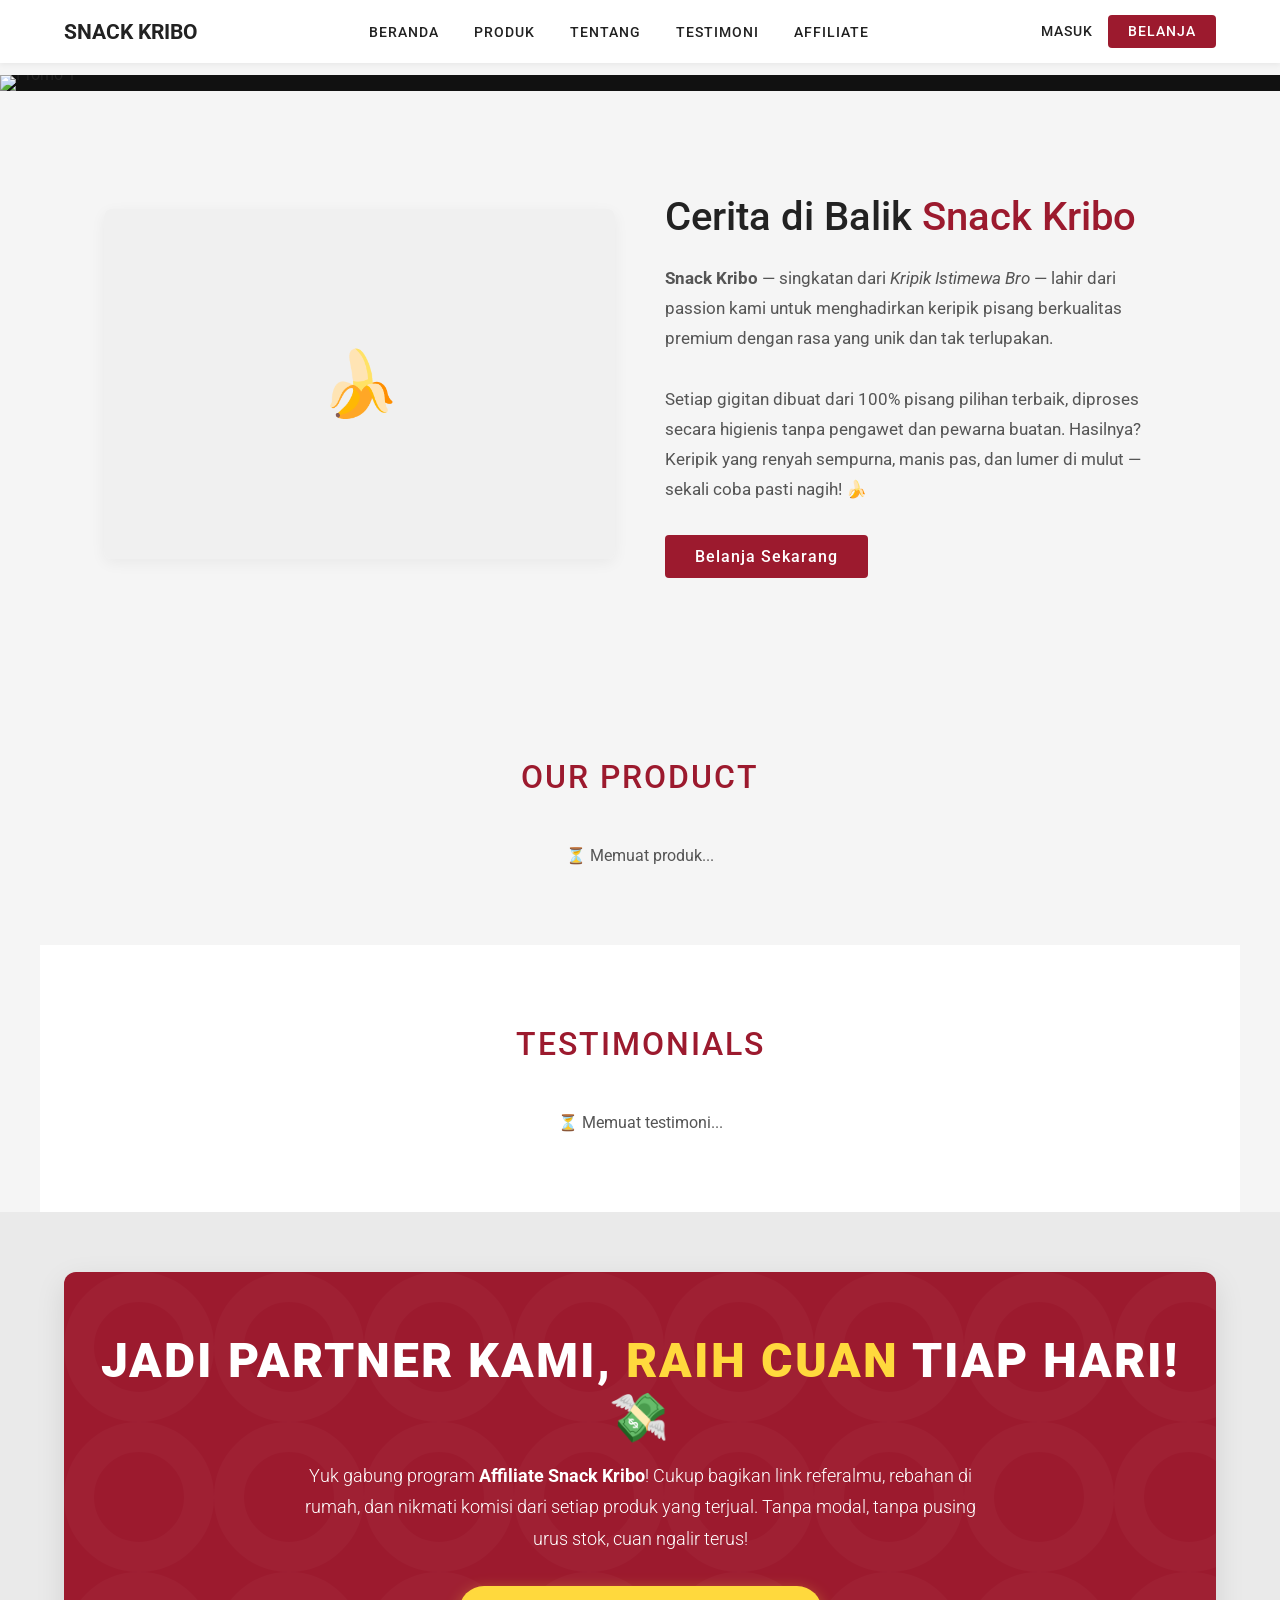
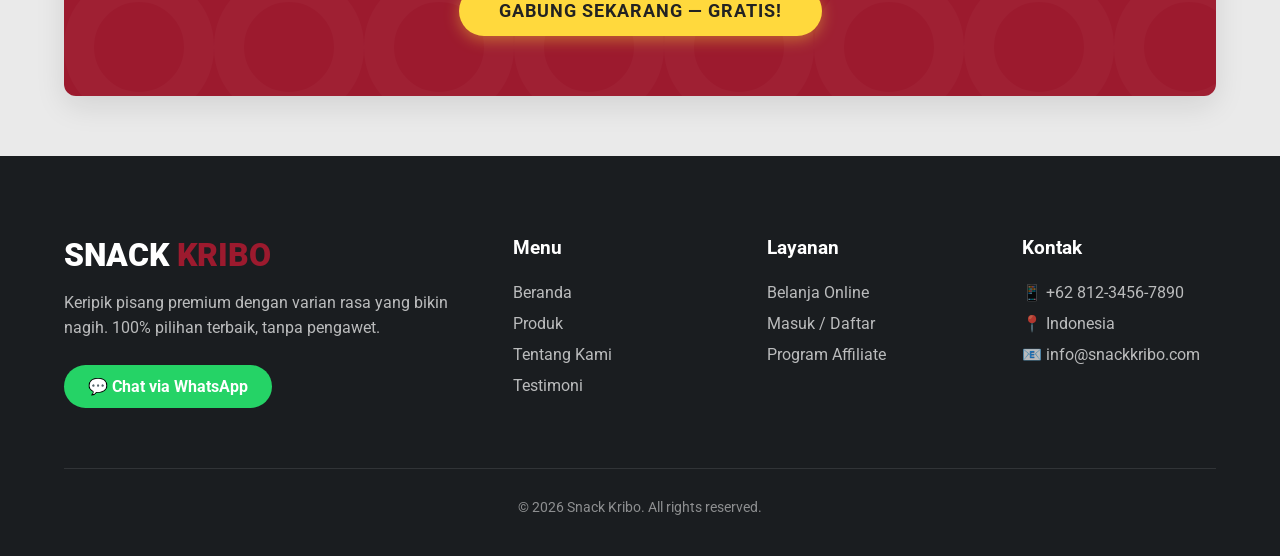
==== index.html @ 3344e4e1 "Update index.html" ====
<!DOCTYPE html>
<html lang="id">
<head>
  <meta charset="UTF-8"/>
  <meta name="viewport" content="width=device-width, initial-scale=1.0"/>
  <meta name="theme-color" content="#E91E8C"/>
  <meta name="description" content="Snack Kribo - Kripik Istimewa Bro! Keripik pisang premium rasa Cokelat, Matcha, Vanila & Strawberry. 100% pisang pilihan, tanpa pengawet!"/>
  <meta name="apple-mobile-web-app-capable" content="yes"/>
  <meta name="apple-mobile-web-app-title" content="Snack Kribo"/>
  <link rel="manifest" href="/manifest.json"/>
  <link rel="icon" href="/images/logo-kribo.png" type="image/png"/>
  <link rel="apple-touch-icon" href="/images/logo-kribo.png"/>
  <title>Snack Kribo - Kripik Istimewa Bro!</title>
  <link rel="stylesheet" href="https://cdn.jsdelivr.net/npm/swiper@11/swiper-bundle.min.css"/>
  <link rel="stylesheet" href="/css/landing.css"/>
</head>
<body>

<!-- NAVBAR -->
<nav class="navbar" id="navbar">
  <div class="nav-brand">
    <img src="/images/logo-kribo.png" id="navLogo" alt="Kribo" onerror="this.style.display='none'"/>
    <div id="navStoreName">SNACK <span>KRIBO</span></div>
  </div>
  <ul class="nav-links">
    <li><a href="#beranda">Beranda</a></li>
    <li><a href="#produk">Produk</a></li>
    <li><a href="#tentang">Tentang</a></li>
    <li><a href="#testimoni">Testimoni</a></li>
    <li><a href="#affiliate">Affiliate</a></li>
  </ul>
  <div class="nav-actions">
    <a href="/login.html">Masuk</a>
    <a href="/shop.html" style="background:var(--brand);color:#fff;padding:8px 20px;border-radius:4px;">Belanja</a>
  </div>
  <button class="mobile-toggle" onclick="toggleMobile()">☰</button>
</nav>

<!-- MOBILE MENU -->
<div class="mobile-menu" id="mobileMenu">
  <button onclick="toggleMobile()" style="align-self:flex-end;background:none;border:none;font-size:1.5rem;cursor:pointer;margin-bottom:20px">&times;</button>
  <a href="#beranda" onclick="toggleMobile()">Beranda</a>
  <a href="#tentang" onclick="toggleMobile()">Tentang Kami</a>
  <a href="#produk" onclick="toggleMobile()">Menu</a>
  <a href="#testimoni" onclick="toggleMobile()">Testimoni</a>
  <a href="/login.html" onclick="toggleMobile()">Masuk</a>
  <a href="/shop.html" onclick="toggleMobile()">Belanja</a>
</div>

<!-- HERO SLIDER -->
<section class="hero-slider" id="beranda">
  <div class="swiper heroSwiper">
    <div class="swiper-wrapper" id="heroSliderWrap">
      <div class="swiper-slide">
        <img src="/images/logo-kribo.png" alt="Promo 1"/>
      </div>
      <div class="swiper-slide">
        <img src="/images/logo-kribo.png" alt="Promo 2"/>
      </div>
      <div class="swiper-slide">
        <img src="/images/logo-kribo.png" alt="Promo 3"/>
      </div>
    </div>
    <div class="swiper-pagination"></div>
  </div>
</section>

<!-- ABOUT / DISCOVER -->
<section class="section about-section" id="tentang">
  <div class="about-image">
    <div id="aboutImageWrap" style="width:100%;min-height:350px;background:#f0f0f0;border-radius:8px;overflow:hidden;display:flex;align-items:center;justify-content:center;">
      <img id="aboutImage" src="" alt="Tentang Kami" style="width:100%;height:100%;object-fit:cover;display:none;border-radius:8px;"/>
      <span id="aboutImagePlaceholder" style="font-size:4rem">🍌</span>
    </div>
  </div>
  <div class="about-text">
    <div id="aboutTitleDesc">
      <h2>Cerita di Balik <span style="color:var(--brand)">Snack Kribo</span></h2>
      <p><strong>Snack Kribo</strong> — singkatan dari <em>Kripik Istimewa Bro</em> — lahir dari passion kami untuk menghadirkan keripik pisang berkualitas premium dengan rasa yang unik dan tak terlupakan.</p>
      <p style="margin-top:12px">Setiap gigitan dibuat dari 100% pisang pilihan terbaik, diproses secara higienis tanpa pengawet dan pewarna buatan. Hasilnya? Keripik yang renyah sempurna, manis pas, dan lumer di mulut — sekali coba pasti nagih! 🍌</p>
    </div>
    <a href="/shop.html" class="btn-outline-brand">Belanja Sekarang</a>
  </div>
</section>

<!-- PRODUCTS / MENU -->
<section class="section products-section" id="produk">
  <h2 class="section-title">OUR PRODUCT</h2>
  <div class="products-grid" id="landingProductsGrid">
    <div style="text-align:center;grid-column:1/-1;color:var(--text-dim)">⏳ Memuat produk...</div>
  </div>
</section>

<!-- TESTIMONIALS -->
<section class="section" id="testimoni" style="background:#FFF;">
  <h2 class="section-title">TESTIMONIALS</h2>
  <div class="testi-grid" id="landingTestiGrid">
    <div style="text-align:center;grid-column:1/-1;color:var(--text-dim)">⏳ Memuat testimoni...</div>
  </div>
</section>

<!-- AFFILIATE CTA -->
<section class="affiliate-section" id="affiliate">
  <div class="affiliate-banner">
    <div class="affiliate-banner-content">
      <h2>JADI PARTNER KAMI, <span style="color:#FFD93D;">RAIH CUAN</span> TIAP HARI! 💸</h2>
      <p style="font-size: 1.1rem; max-width: 700px; margin: 0 auto 30px; line-height: 1.8;">
        Yuk gabung program <strong>Affiliate Snack Kribo</strong>! Cukup bagikan link referalmu, rebahan di rumah, dan nikmati komisi dari setiap produk yang terjual. Tanpa modal, tanpa pusing urus stok, cuan ngalir terus!
      </p>
      <a href="/login.html?mode=affiliate" class="btn-affiliate-large">Gabung Sekarang — Gratis!</a>
    </div>
  </div>
</section>

<!-- FOOTER -->
<footer class="footer">
  <div class="footer-grid">
    <div class="footer-brand">
      <h3 id="footerStoreName">SNACK <span>KRIBO</span></h3>
      <p id="footerDesc">Keripik pisang premium dengan varian rasa yang bikin nagih. 100% pilihan terbaik, tanpa pengawet.</p>
      <a href="https://wa.me/6281234567890" target="_blank" class="footer-wa" id="footerWA">💬 Chat via WhatsApp</a>
    </div>
    <div class="footer-col">
      <h4>Menu</h4>
      <a href="#beranda">Beranda</a>
      <a href="#produk">Produk</a>
      <a href="#tentang">Tentang Kami</a>
      <a href="#testimoni">Testimoni</a>
    </div>
    <div class="footer-col">
      <h4>Layanan</h4>
      <a href="/shop.html">Belanja Online</a>
      <a href="/login.html">Masuk / Daftar</a>
      <a href="/affiliate.html">Program Affiliate</a>
    </div>
    <div class="footer-col">
      <h4>Kontak</h4>
      <a href="https://wa.me/6281234567890">📱 +62 812-3456-7890</a>
      <a href="#">📍 Indonesia</a>
      <a href="#">📧 info@snackkribo.com</a>
    </div>
  </div>
  <div class="footer-bottom" id="footerCopy">
    © 2026 Snack Kribo. All rights reserved.
  </div>
</footer>

<script src="https://cdn.jsdelivr.net/npm/swiper@11/swiper-bundle.min.js"></script>
<script type="module">
import '/js/data.js';

// Init Swiper
let heroSwiper;

// Scroll & UI Logic
window.addEventListener('scroll', () => {
  document.getElementById('navbar').classList.toggle('scrolled', window.scrollY > 60);
});
window.toggleMobile = function() { document.getElementById('mobileMenu').classList.toggle('open'); };
document.querySelectorAll('a[href^="#"]').forEach(a => {
  a.addEventListener('click', e => {
    e.preventDefault();
    const t = document.querySelector(a.getAttribute('href'));
    if (t) { t.scrollIntoView({ behavior: 'smooth', block: 'start' }); toggleMobile(); }
  });
});

// Render Dynamic Content
async function renderLanding() {
  try {
    await DB.init();
    const s = await DB.getSettings();
    const l = await DB.getLanding();
    const products = await DB.getProducts();

    // Settings
    if(s.logoUrl) document.getElementById('navLogo').src = CLOUDINARY.thumb(s.logoUrl, 100);
    else document.getElementById('navLogo').outerHTML = `<span style="font-size:1.8rem;margin-right:8px">${s.logoEmoji||'🍌'}</span>`;
    
    document.getElementById('navStoreName').innerHTML = s.storeName.toUpperCase();
    document.getElementById('footerStoreName').innerHTML = s.storeName.toUpperCase();
    document.getElementById('footerWA').href = `https://wa.me/${s.whatsapp}`;
    document.getElementById('footerCopy').innerHTML = `© ${new Date().getFullYear()} ${s.storeName}. All rights reserved.`;

    document.documentElement.style.setProperty('--brand', s.primaryColor || '#9C1A2E');

    // Hero Slider
    const heroWrap = document.getElementById('heroSliderWrap');
    const heroImgs = (l.hero?.heroImages || []).filter(u => u && u.trim() !== '');
    // backward compat: jika heroImages kosong tapi ada imageUrl lama, pakai itu
    if (heroImgs.length === 0 && l.hero?.imageUrl) heroImgs.push(l.hero.imageUrl);

    if (heroImgs.length > 0) {
      heroWrap.innerHTML = heroImgs.map((url, i) =>
        `<div class="swiper-slide"><img src="${CLOUDINARY.banner(url)}" alt="Banner ${i+1}" loading="${i===0?'eager':'lazy'}"/></div>`
      ).join('');
    }
    // else: keep placeholder slides from HTML

    // Initialize Swiper after injecting slides
    if (heroSwiper) { try { heroSwiper.destroy(true, true); } catch(e){} }
    heroSwiper = new Swiper('.heroSwiper', {
      loop: heroImgs.length > 1,
      autoplay: heroImgs.length > 1 ? { delay: 3500, disableOnInteraction: false } : false,
      pagination: { el: '.swiper-pagination', clickable: true },
      speed: 800,
      effect: 'fade',
      fadeEffect: { crossFade: true }
    });

    // Products
    const actProducts = products.filter(p => p.active).slice(0, 4);
    const prodGrid = document.getElementById('landingProductsGrid');
    if(actProducts.length) {
      prodGrid.innerHTML = actProducts.map((p, i) => {
        const imgHtml = p.imageUrl 
          ? `<img src="${CLOUDINARY.thumb(p.imageUrl, 400)}" alt="${p.name}"/>`
          : `<div style="font-size:5rem">${p.emoji}</div>`;
        return `
        <div class="product-card">
          <div class="product-img-wrap">
            ${imgHtml}
          </div>
          <h3 class="product-name">${p.name}</h3>
          <div class="product-price">${DB.formatRupiah(p.price)}</div>
          <a href="/shop.html" class="btn-buy-card">Order</a>
        </div>`;
      }).join('');
    } else {
      prodGrid.innerHTML = `<div style="text-align:center;grid-column:1/-1;color:var(--text-dim)">Belum ada produk</div>`;
    }

    // About
    const abImg = document.getElementById('aboutImage');
    const abPlaceholder = document.getElementById('aboutImagePlaceholder');
    if (l.about?.imageUrl) {
      abImg.src = CLOUDINARY.thumb(l.about.imageUrl, 800);
      abImg.style.display = 'block';
      if (abPlaceholder) abPlaceholder.style.display = 'none';
    }
    const aboutTitle = l.about?.titleHtml || 'Cerita di Balik <span style="color:var(--brand)">Snack Kribo</span>';
    const aboutDesc = l.about?.descHtml || '<p><strong>Snack Kribo</strong> — singkatan dari <em>Kripik Istimewa Bro</em> — lahir dari passion kami untuk menghadirkan keripik pisang berkualitas premium dengan rasa yang unik dan tak terlupakan.</p><p style="margin-top:12px">Dibuat dari 100% pisang pilihan terbaik, diproses secara higienis tanpa pengawet dan pewarna buatan. Renyah sempurna, manis pas, lumer di mulut — sekali coba pasti nagih! 🍌</p>';
    document.getElementById('aboutTitleDesc').innerHTML = `<h2>${aboutTitle}</h2>${aboutDesc}`;

    // Testimonials
    const testiGrid = document.getElementById('landingTestiGrid');
    testiGrid.innerHTML = l.testimonials.map((t, i) => `
      <div style="background:#F5F5F5;padding:20px;border-radius:8px;text-align:center;">
        <div style="color:#FFD93D;font-size:1.2rem;margin-bottom:10px">${'★'.repeat(t.rating)}</div>
        <p style="font-style:italic;color:var(--text-dim);margin-bottom:15px">"${t.text}"</p>
        <p style="font-weight:700;">${t.name}</p>
        <p style="font-size:0.8rem;color:var(--text-dim)">${t.loc}</p>
      </div>`).join('');

    document.getElementById('footerCopy').innerHTML = `© ${new Date().getFullYear()} ${s.storeName}. All rights reserved.`;

  } catch(e) { console.error('Error rendering landing:', e); }
}

document.addEventListener('DOMContentLoaded', renderLanding);
</script>
</body>
</html>
---- css/landing.css ----
@import url('https://fonts.googleapis.com/css2?family=Roboto:wght@300;400;500;700;900&display=swap');

:root {
  --bg: #F5F5F5;
  --bg-card: #FFFFFF;
  --text: #222222;
  --text-dim: #555555;
  --border: #E0E0E0;
  --brand: var(--pink, #9C1A2E);
  --brand-light: rgba(156, 26, 46, 0.1);
  --shadow: 0 4px 15px rgba(0,0,0,0.05);
}

* { margin: 0; padding: 0; box-sizing: border-box; }
html { scroll-behavior: smooth; font-family: 'Roboto', sans-serif; background: var(--bg); color: var(--text); }
body { overflow-x: hidden; }
a { text-decoration: none; color: inherit; }

/* NAVBAR */
.navbar {
  position: fixed; top: 0; left: 0; width: 100%; z-index: 100;
  display: flex; align-items: center; justify-content: space-between;
  padding: 15px 5%; background: #FFFFFF;
  box-shadow: 0 2px 5px rgba(0,0,0,0.05);
}
.nav-brand { display: flex; align-items: center; gap: 12px; font-weight: 700; font-size: 1.3rem; color: var(--text); }
.nav-brand img { height: 45px; width: auto; object-fit: contain; }

.nav-links { display: flex; gap: 35px; list-style: none; align-items: center; }
.nav-links a { font-weight: 500; font-size: 0.9rem; color: var(--text); text-transform: uppercase; letter-spacing: 1px; transition: 0.2s; }
.nav-links a:hover { color: var(--brand); }

.nav-actions { display: flex; gap: 15px; align-items: center; }
.nav-actions a { font-weight: 500; font-size: 0.9rem; color: var(--text); text-transform: uppercase; letter-spacing: 1px; transition: 0.2s; }
.nav-actions a:hover { color: var(--brand); }

.mobile-toggle { display: none; font-size: 1.5rem; background: none; border: none; color: var(--text); cursor: pointer; }
.mobile-menu {
  position: fixed; top: 0; right: -100%; width: 280px; height: 100vh;
  background: #FFFFFF; box-shadow: -5px 0 15px rgba(0,0,0,0.05); z-index: 99;
  display: flex; flex-direction: column; padding: 80px 20px 20px;
  transition: right 0.3s ease;
}
.mobile-menu.open { right: 0; }
.mobile-menu a {
  padding: 15px; border-bottom: 1px solid var(--border);
  font-weight: 500; color: var(--text); text-transform: uppercase;
}

/* HERO SLIDER */
.hero-slider {
  margin-top: 75px; /* offset for navbar */
  width: 100%;
  position: relative; overflow: hidden;
  background: #111;
  line-height: 0;
}
.swiper { width: 100%; }
.swiper-slide { display: block; }
.swiper-slide img {
  width: 100%;
  height: auto;
  display: block;
  object-fit: contain;
}

/* SECTIONS */
.section { padding: 80px 5%; max-width: 1200px; margin: 0 auto; }
.section-title { text-align: center; font-size: 2rem; font-weight: 500; color: var(--brand); text-transform: uppercase; letter-spacing: 2px; margin-bottom: 50px; }

/* ABOUT / DISCOVER */
.about-section { display: grid; grid-template-columns: 1fr 1fr; gap: 50px; align-items: center; padding-top: 100px; padding-bottom: 100px; }
.about-image { width: 100%; border-radius: 8px; box-shadow: var(--shadow); }
.about-image img { width: 100%; height: auto; object-fit: cover; display: block; border-radius: 8px; }
.about-text h2 { font-size: 2.5rem; font-weight: 500; color: var(--text); margin-bottom: 20px; line-height: 1.3; }
.about-text p { font-size: 1.05rem; color: var(--text-dim); line-height: 1.8; margin-bottom: 30px; }
.btn-outline-brand { display: inline-block; padding: 12px 30px; background: var(--brand); color: #fff; font-weight: 500; letter-spacing: 1px; border-radius: 4px; transition: 0.2s; }
.btn-outline-brand:hover { opacity: 0.9; }

/* PRODUCTS */
.products-section { background: var(--bg); }
.products-grid { display: grid; grid-template-columns: repeat(4, 1fr); gap: 30px; }
.product-card {
  background: var(--brand); border-radius: 12px; overflow: hidden;
  text-align: center; color: #fff; padding: 30px 20px;
  transition: transform 0.3s;
}
.product-card:hover { transform: translateY(-10px); }
.product-img-wrap { width: 100%; height: 180px; margin-bottom: 20px; display: flex; align-items: center; justify-content: center; }
.product-img-wrap img { max-width: 100%; max-height: 100%; object-fit: contain; }
.product-name { font-size: 1.1rem; font-weight: 700; margin-bottom: 10px; }
.product-price { font-size: 1rem; font-weight: 500; margin-bottom: 20px; color: #FFD93D; }
.btn-buy-card { display: inline-block; padding: 8px 24px; background: #fff; color: var(--brand); font-weight: 700; border-radius: 50px; text-transform: uppercase; font-size: 0.85rem; }

/* TESTIMONIALS */
.testi-grid { display: grid; grid-template-columns: repeat(auto-fit, minmax(280px, 1fr)); gap: 30px; }

/* AFFILIATE CTA (Shihlin Big Banner style) */
.affiliate-section { width: 100%; background: #EAEAEA; padding: 60px 5%; display: flex; align-items: center; justify-content: center; }
.affiliate-banner { 
  width: 100%; max-width: 1200px; 
  background: var(--brand); color: #fff; 
  border-radius: 12px; overflow: hidden;
  display: flex; flex-direction: column; align-items: center; justify-content: center;
  text-align: center; padding: 60px 20px;
  position: relative;
  box-shadow: 0 10px 30px rgba(0,0,0,0.1);
}
.affiliate-banner::before {
  content: ""; position: absolute; top: 0; left: 0; width: 100%; height: 100%;
  background: url('data:image/svg+xml;utf8,<svg width="100" height="100" viewBox="0 0 100 100" xmlns="http://www.w3.org/2000/svg"><circle cx="50" cy="50" r="40" stroke="rgba(255,255,255,0.05)" stroke-width="20" fill="none"/></svg>') repeat;
  background-size: 150px; opacity: 0.5; z-index: 1;
}
.affiliate-banner-content { position: relative; z-index: 2; }
.affiliate-banner h2 { font-size: 3rem; font-weight: 900; letter-spacing: 2px; margin-bottom: 15px; text-transform: uppercase; }
.affiliate-banner p { font-size: 1.2rem; font-weight: 300; margin-bottom: 30px; max-width: 600px; }
.btn-affiliate-large {
  display: inline-block; background: #FFD93D; color: #222; font-weight: 700; font-size: 1.1rem;
  padding: 15px 40px; border-radius: 50px; text-transform: uppercase; letter-spacing: 1px;
  transition: transform 0.2s, box-shadow 0.2s;
  box-shadow: 0 4px 15px rgba(255,217,61,0.4);
}
.btn-affiliate-large:hover { transform: translateY(-3px); box-shadow: 0 8px 25px rgba(255,217,61,0.6); }

/* FOOTER */
.footer { background: #1A1D20; color: #FFFFFF; padding: 80px 5% 40px; }
.footer-grid { max-width: 1200px; margin: 0 auto; display: grid; grid-template-columns: 2fr 1fr 1fr 1fr; gap: 60px; margin-bottom: 60px; }
.footer-brand h3 { font-size: 2rem; font-weight: 900; margin-bottom: 16px; color: #fff; }
.footer-brand span { color: var(--brand); }
.footer-brand p { color: rgba(255,255,255,0.7); line-height: 1.6; margin-bottom: 24px; max-width: 400px; }
.footer-wa {
  display: inline-flex; padding: 12px 24px; background: #25D366; color: #fff;
  border-radius: 50px; font-weight: 700; transition: 0.2s;
}
.footer-wa:hover { transform: translateY(-2px); box-shadow: 0 8px 20px rgba(37,211,102,0.3); }
.footer-col h4 { font-size: 1.2rem; font-weight: 700; margin-bottom: 24px; color: #fff; }
.footer-col a { display: block; color: rgba(255,255,255,0.7); margin-bottom: 12px; transition: 0.2s; }
.footer-col a:hover { color: var(--brand); transform: translateX(5px); }
.footer-bottom {
  max-width: 1200px; margin: 0 auto; text-align: center;
  padding-top: 30px; border-top: 1px solid rgba(255,255,255,0.1);
  color: rgba(255,255,255,0.5); font-size: 0.9rem;
}

/* RESPONSIVE */
@media (max-width: 992px) {
  .about-section { grid-template-columns: 1fr; text-align: center; }
  .products-grid { grid-template-columns: repeat(2, 1fr); gap: 20px; }
  .affiliate-banner h2 { font-size: 2.2rem; }
}

@media (max-width: 768px) {
  .nav-links, .nav-actions { display: none; }
  .mobile-toggle { display: block; }
  .hero-slider { height: auto; }
  .swiper-slide img { width: 100%; height: auto; }
  .products-grid { grid-template-columns: repeat(2, 1fr); gap: 15px; }
  .product-card { padding: 15px 10px; }
  .product-img-wrap { height: 120px; }
  .product-name { font-size: 0.9rem; }
  .product-price { font-size: 0.85rem; }
  .btn-buy-card { padding: 6px 16px; font-size: 0.75rem; }
  .affiliate-banner { padding: 40px 15px; }
  .affiliate-banner h2 { font-size: 1.8rem; }
  .affiliate-banner p { font-size: 1rem; }
}
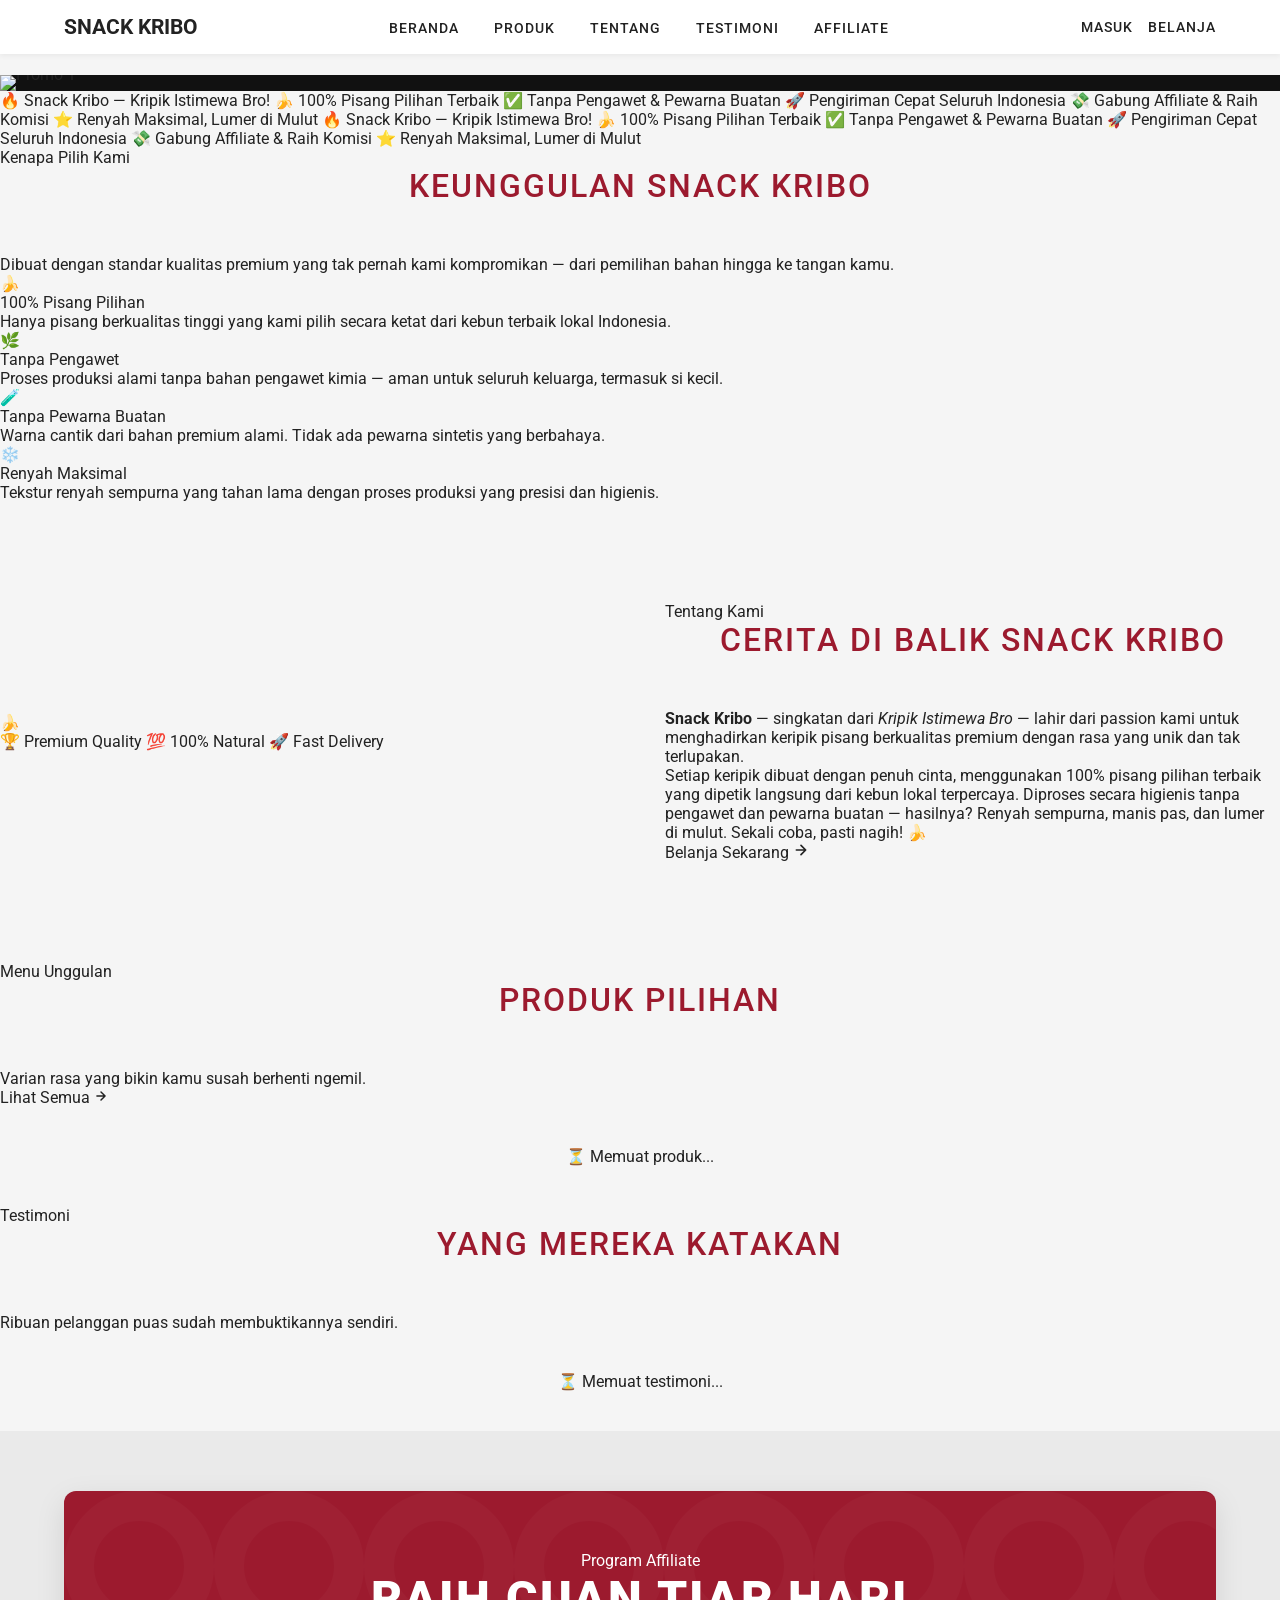
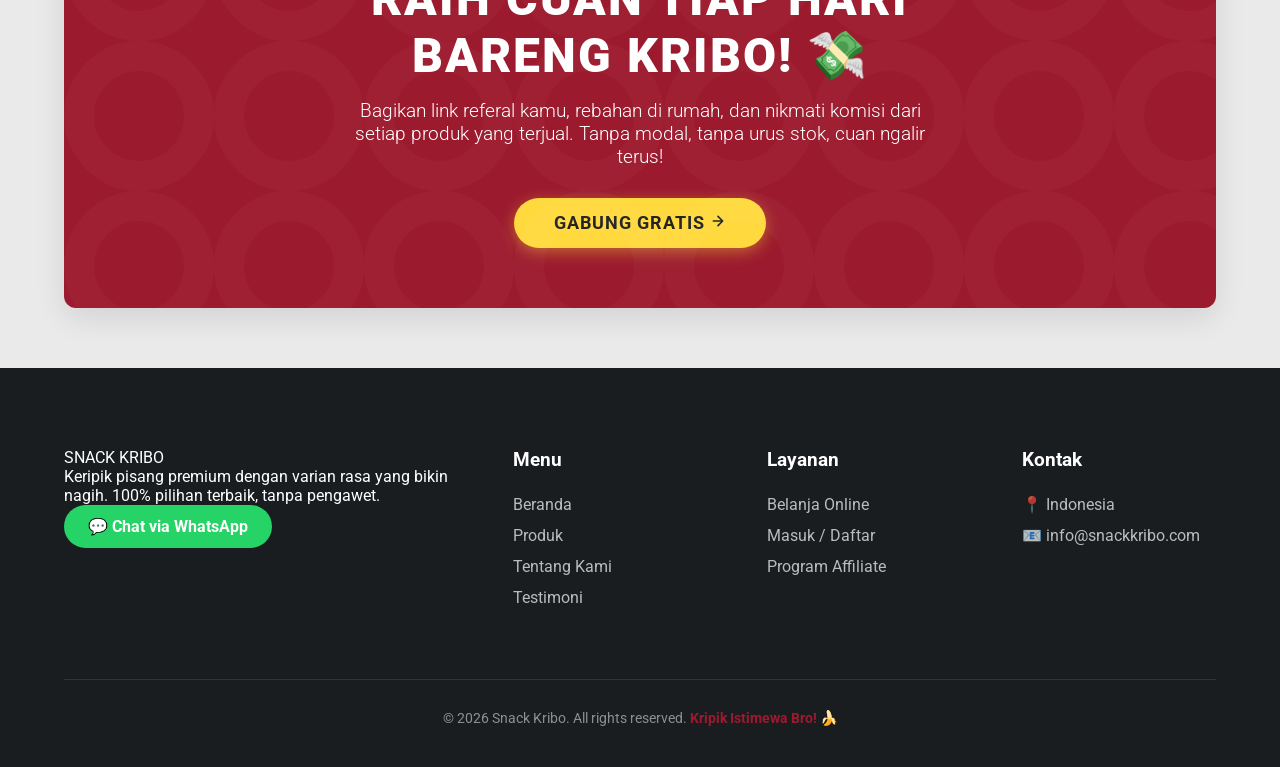
==== commit 661952d8: "Update index.html" ====
--- a/index.html
+++ b/index.html
@@ -10,7 +10,7 @@
   <link rel="manifest" href="/manifest.json"/>
   <link rel="icon" href="/images/logo-kribo.png" type="image/png"/>
   <link rel="apple-touch-icon" href="/images/logo-kribo.png"/>
-  <title>Snack Kribo - Kripik Istimewa Bro!</title>
+  <title>Snack Kribo — Kripik Istimewa Bro!</title>
   <link rel="stylesheet" href="https://cdn.jsdelivr.net/npm/swiper@11/swiper-bundle.min.css"/>
   <link rel="stylesheet" href="/css/landing.css"/>
 </head>
@@ -31,17 +31,17 @@
   </ul>
   <div class="nav-actions">
     <a href="/login.html">Masuk</a>
-    <a href="/shop.html" style="background:var(--brand);color:#fff;padding:8px 20px;border-radius:4px;">Belanja</a>
+    <a href="/shop.html" class="nav-btn-shop">Belanja</a>
   </div>
   <button class="mobile-toggle" onclick="toggleMobile()">☰</button>
 </nav>
 
 <!-- MOBILE MENU -->
 <div class="mobile-menu" id="mobileMenu">
-  <button onclick="toggleMobile()" style="align-self:flex-end;background:none;border:none;font-size:1.5rem;cursor:pointer;margin-bottom:20px">&times;</button>
+  <button onclick="toggleMobile()" style="align-self:flex-end;background:none;border:none;font-size:1.5rem;cursor:pointer;margin-bottom:20px;color:var(--text)">&times;</button>
   <a href="#beranda" onclick="toggleMobile()">Beranda</a>
   <a href="#tentang" onclick="toggleMobile()">Tentang Kami</a>
-  <a href="#produk" onclick="toggleMobile()">Menu</a>
+  <a href="#produk" onclick="toggleMobile()">Produk</a>
   <a href="#testimoni" onclick="toggleMobile()">Testimoni</a>
   <a href="/login.html" onclick="toggleMobile()">Masuk</a>
   <a href="/shop.html" onclick="toggleMobile()">Belanja</a>
@@ -65,37 +65,115 @@
   </div>
 </section>
 
-<!-- ABOUT / DISCOVER -->
-<section class="section about-section" id="tentang">
-  <div class="about-image">
-    <div id="aboutImageWrap" style="width:100%;min-height:350px;background:#f0f0f0;border-radius:8px;overflow:hidden;display:flex;align-items:center;justify-content:center;">
-      <img id="aboutImage" src="" alt="Tentang Kami" style="width:100%;height:100%;object-fit:cover;display:none;border-radius:8px;"/>
-      <span id="aboutImagePlaceholder" style="font-size:4rem">🍌</span>
-    </div>
-  </div>
-  <div class="about-text">
+<!-- MARQUEE STRIP -->
+<div class="marquee-strip">
+  <div class="marquee-inner" id="marqueeInner">
+    <span class="marquee-item">🔥 Snack Kribo — Kripik Istimewa Bro!</span>
+    <span class="marquee-item">🍌 100% Pisang Pilihan Terbaik</span>
+    <span class="marquee-item">✅ Tanpa Pengawet & Pewarna Buatan</span>
+    <span class="marquee-item">🚀 Pengiriman Cepat Seluruh Indonesia</span>
+    <span class="marquee-item">💸 Gabung Affiliate & Raih Komisi</span>
+    <span class="marquee-item">⭐ Renyah Maksimal, Lumer di Mulut</span>
+    <span class="marquee-item">🔥 Snack Kribo — Kripik Istimewa Bro!</span>
+    <span class="marquee-item">🍌 100% Pisang Pilihan Terbaik</span>
+    <span class="marquee-item">✅ Tanpa Pengawet & Pewarna Buatan</span>
+    <span class="marquee-item">🚀 Pengiriman Cepat Seluruh Indonesia</span>
+    <span class="marquee-item">💸 Gabung Affiliate & Raih Komisi</span>
+    <span class="marquee-item">⭐ Renyah Maksimal, Lumer di Mulut</span>
+  </div>
+</div>
+
+<!-- FEATURES / KEUNGGULAN -->
+<section class="features-section">
+  <div class="features-inner">
+    <div class="features-header reveal">
+      <div class="section-eyebrow">Kenapa Pilih Kami</div>
+      <h2 class="section-title">Keunggulan <span>Snack Kribo</span></h2>
+      <p class="section-subtitle">Dibuat dengan standar kualitas premium yang tak pernah kami kompromikan — dari pemilihan bahan hingga ke tangan kamu.</p>
+    </div>
+    <div class="features-grid">
+      <div class="feature-card reveal reveal-delay-1">
+        <div class="feature-icon">🍌</div>
+        <div class="feature-title">100% Pisang Pilihan</div>
+        <div class="feature-desc">Hanya pisang berkualitas tinggi yang kami pilih secara ketat dari kebun terbaik lokal Indonesia.</div>
+      </div>
+      <div class="feature-card reveal reveal-delay-2">
+        <div class="feature-icon">🌿</div>
+        <div class="feature-title">Tanpa Pengawet</div>
+        <div class="feature-desc">Proses produksi alami tanpa bahan pengawet kimia — aman untuk seluruh keluarga, termasuk si kecil.</div>
+      </div>
+      <div class="feature-card reveal reveal-delay-3">
+        <div class="feature-icon">🧪</div>
+        <div class="feature-title">Tanpa Pewarna Buatan</div>
+        <div class="feature-desc">Warna cantik dari bahan premium alami. Tidak ada pewarna sintetis yang berbahaya.</div>
+      </div>
+      <div class="feature-card reveal reveal-delay-3">
+        <div class="feature-icon">❄️</div>
+        <div class="feature-title">Renyah Maksimal</div>
+        <div class="feature-desc">Tekstur renyah sempurna yang tahan lama dengan proses produksi yang presisi dan higienis.</div>
+      </div>
+    </div>
+  </div>
+</section>
+
+<!-- ABOUT -->
+<section class="about-section" id="tentang">
+  <div class="about-image-wrap reveal">
+    <div class="about-img-inner">
+      <img id="aboutImage" src="" alt="Tentang Kami" style="display:none"/>
+      <span class="about-placeholder" id="aboutImagePlaceholder">🍌</span>
+    </div>
+    <div class="about-badge-row" id="aboutBadges">
+      <span class="about-badge">🏆 Premium Quality</span>
+      <span class="about-badge">💯 100% Natural</span>
+      <span class="about-badge">🚀 Fast Delivery</span>
+    </div>
+  </div>
+  <div class="about-content reveal reveal-delay-1">
     <div id="aboutTitleDesc">
-      <h2>Cerita di Balik <span style="color:var(--brand)">Snack Kribo</span></h2>
+      <div class="section-eyebrow">Tentang Kami</div>
+      <h2 class="section-title">Cerita di Balik <span>Snack Kribo</span></h2>
       <p><strong>Snack Kribo</strong> — singkatan dari <em>Kripik Istimewa Bro</em> — lahir dari passion kami untuk menghadirkan keripik pisang berkualitas premium dengan rasa yang unik dan tak terlupakan.</p>
-      <p style="margin-top:12px">Setiap gigitan dibuat dari 100% pisang pilihan terbaik, diproses secara higienis tanpa pengawet dan pewarna buatan. Hasilnya? Keripik yang renyah sempurna, manis pas, dan lumer di mulut — sekali coba pasti nagih! 🍌</p>
-    </div>
-    <a href="/shop.html" class="btn-outline-brand">Belanja Sekarang</a>
-  </div>
-</section>
-
-<!-- PRODUCTS / MENU -->
-<section class="section products-section" id="produk">
-  <h2 class="section-title">OUR PRODUCT</h2>
-  <div class="products-grid" id="landingProductsGrid">
-    <div style="text-align:center;grid-column:1/-1;color:var(--text-dim)">⏳ Memuat produk...</div>
+      <p>Setiap keripik dibuat dengan penuh cinta, menggunakan 100% pisang pilihan terbaik yang dipetik langsung dari kebun lokal terpercaya. Diproses secara higienis tanpa pengawet dan pewarna buatan — hasilnya? Renyah sempurna, manis pas, dan lumer di mulut. Sekali coba, pasti nagih! 🍌</p>
+    </div>
+    <a href="/shop.html" class="btn-brand">
+      Belanja Sekarang
+      <svg width="16" height="16" viewBox="0 0 24 24" fill="none" stroke="currentColor" stroke-width="2.5" stroke-linecap="round" stroke-linejoin="round"><path d="M5 12h14M12 5l7 7-7 7"/></svg>
+    </a>
+  </div>
+</section>
+
+<!-- PRODUCTS -->
+<section class="products-section" id="produk">
+  <div class="products-inner">
+    <div class="products-header reveal">
+      <div>
+        <div class="section-eyebrow">Menu Unggulan</div>
+        <h2 class="section-title">Produk <span>Pilihan</span></h2>
+        <p class="section-subtitle">Varian rasa yang bikin kamu susah berhenti ngemil.</p>
+      </div>
+      <a href="/shop.html" class="btn-ghost">
+        Lihat Semua
+        <svg width="14" height="14" viewBox="0 0 24 24" fill="none" stroke="currentColor" stroke-width="2.5" stroke-linecap="round" stroke-linejoin="round"><path d="M5 12h14M12 5l7 7-7 7"/></svg>
+      </a>
+    </div>
+    <div class="products-grid" id="landingProductsGrid">
+      <div style="text-align:center;grid-column:1/-1;color:var(--text3);padding:40px 0">⏳ Memuat produk...</div>
+    </div>
   </div>
 </section>
 
 <!-- TESTIMONIALS -->
-<section class="section" id="testimoni" style="background:#FFF;">
-  <h2 class="section-title">TESTIMONIALS</h2>
-  <div class="testi-grid" id="landingTestiGrid">
-    <div style="text-align:center;grid-column:1/-1;color:var(--text-dim)">⏳ Memuat testimoni...</div>
+<section class="testi-section" id="testimoni">
+  <div class="testi-inner">
+    <div class="testi-header reveal">
+      <div class="section-eyebrow">Testimoni</div>
+      <h2 class="section-title">Yang Mereka <span>Katakan</span></h2>
+      <p class="section-subtitle">Ribuan pelanggan puas sudah membuktikannya sendiri.</p>
+    </div>
+    <div class="testi-grid" id="landingTestiGrid">
+      <div style="text-align:center;grid-column:1/-1;color:var(--text3);padding:40px 0">⏳ Memuat testimoni...</div>
+    </div>
   </div>
 </section>
 
@@ -103,11 +181,15 @@
 <section class="affiliate-section" id="affiliate">
   <div class="affiliate-banner">
     <div class="affiliate-banner-content">
-      <h2>JADI PARTNER KAMI, <span style="color:#FFD93D;">RAIH CUAN</span> TIAP HARI! 💸</h2>
-      <p style="font-size: 1.1rem; max-width: 700px; margin: 0 auto 30px; line-height: 1.8;">
-        Yuk gabung program <strong>Affiliate Snack Kribo</strong>! Cukup bagikan link referalmu, rebahan di rumah, dan nikmati komisi dari setiap produk yang terjual. Tanpa modal, tanpa pusing urus stok, cuan ngalir terus!
-      </p>
-      <a href="/login.html?mode=affiliate" class="btn-affiliate-large">Gabung Sekarang — Gratis!</a>
+      <div class="affiliate-eyebrow">Program Affiliate</div>
+      <h2>Raih <span>Cuan</span> Tiap Hari<br/>Bareng Kribo! 💸</h2>
+      <p>Bagikan link referal kamu, rebahan di rumah, dan nikmati komisi dari setiap produk yang terjual. Tanpa modal, tanpa urus stok, cuan ngalir terus!</p>
+    </div>
+    <div class="affiliate-cta">
+      <a href="/login.html?mode=affiliate" class="btn-affiliate-large">
+        Gabung Gratis
+        <svg width="16" height="16" viewBox="0 0 24 24" fill="none" stroke="currentColor" stroke-width="2.5" stroke-linecap="round" stroke-linejoin="round"><path d="M5 12h14M12 5l7 7-7 7"/></svg>
+      </a>
     </div>
   </div>
 </section>
@@ -115,9 +197,9 @@
 <!-- FOOTER -->
 <footer class="footer">
   <div class="footer-grid">
-    <div class="footer-brand">
-      <h3 id="footerStoreName">SNACK <span>KRIBO</span></h3>
-      <p id="footerDesc">Keripik pisang premium dengan varian rasa yang bikin nagih. 100% pilihan terbaik, tanpa pengawet.</p>
+    <div>
+      <div class="footer-brand-name" id="footerStoreName">SNACK <span>KRIBO</span></div>
+      <p>Keripik pisang premium dengan varian rasa yang bikin nagih. 100% pilihan terbaik, tanpa pengawet.</p>
       <a href="https://wa.me/6281234567890" target="_blank" class="footer-wa" id="footerWA">💬 Chat via WhatsApp</a>
     </div>
     <div class="footer-col">
@@ -135,13 +217,13 @@
     </div>
     <div class="footer-col">
       <h4>Kontak</h4>
-      <a href="https://wa.me/6281234567890">📱 +62 812-3456-7890</a>
       <a href="#">📍 Indonesia</a>
       <a href="#">📧 info@snackkribo.com</a>
     </div>
   </div>
-  <div class="footer-bottom" id="footerCopy">
-    © 2026 Snack Kribo. All rights reserved.
+  <div class="footer-bottom">
+    <span id="footerCopy">© 2026 Snack Kribo. All rights reserved.</span>
+    <span style="color:var(--brand);font-weight:700">Kripik Istimewa Bro! 🍌</span>
   </div>
 </footer>
 
@@ -149,21 +231,30 @@
 <script type="module">
 import '/js/data.js';
 
-// Init Swiper
 let heroSwiper;
 
-// Scroll & UI Logic
+// Navbar scroll
 window.addEventListener('scroll', () => {
   document.getElementById('navbar').classList.toggle('scrolled', window.scrollY > 60);
 });
+
+// Mobile menu
 window.toggleMobile = function() { document.getElementById('mobileMenu').classList.toggle('open'); };
+
+// Smooth scroll
 document.querySelectorAll('a[href^="#"]').forEach(a => {
   a.addEventListener('click', e => {
     e.preventDefault();
     const t = document.querySelector(a.getAttribute('href'));
-    if (t) { t.scrollIntoView({ behavior: 'smooth', block: 'start' }); toggleMobile(); }
+    if (t) { t.scrollIntoView({ behavior: 'smooth', block: 'start' }); if(document.getElementById('mobileMenu').classList.contains('open')) toggleMobile(); }
   });
 });
+
+// Scroll reveal
+const revealObserver = new IntersectionObserver((entries) => {
+  entries.forEach(el => { if(el.isIntersecting) { el.target.classList.add('visible'); revealObserver.unobserve(el.target); } });
+}, { threshold: 0.1 });
+document.querySelectorAll('.reveal').forEach(el => revealObserver.observe(el));
 
 // Render Dynamic Content
 async function renderLanding() {
@@ -174,60 +265,52 @@
     const products = await DB.getProducts();
 
     // Settings
-    if(s.logoUrl) document.getElementById('navLogo').src = CLOUDINARY.thumb(s.logoUrl, 100);
-    else document.getElementById('navLogo').outerHTML = `<span style="font-size:1.8rem;margin-right:8px">${s.logoEmoji||'🍌'}</span>`;
-    
-    document.getElementById('navStoreName').innerHTML = s.storeName.toUpperCase();
-    document.getElementById('footerStoreName').innerHTML = s.storeName.toUpperCase();
+    if (s.logoUrl) document.getElementById('navLogo').src = CLOUDINARY.thumb(s.logoUrl, 100);
+    else document.getElementById('navLogo').outerHTML = `<span style="font-size:2rem;margin-right:8px">${s.logoEmoji||'🍌'}</span>`;
+
+    document.getElementById('navStoreName').innerHTML = s.storeName.toUpperCase().replace('SNACK ', 'SNACK <span>') + '</span>';
+    document.getElementById('footerStoreName').innerHTML = s.storeName.toUpperCase().replace('SNACK ', 'SNACK <span>') + '</span>';
     document.getElementById('footerWA').href = `https://wa.me/${s.whatsapp}`;
-    document.getElementById('footerCopy').innerHTML = `© ${new Date().getFullYear()} ${s.storeName}. All rights reserved.`;
-
-    document.documentElement.style.setProperty('--brand', s.primaryColor || '#9C1A2E');
+    document.documentElement.style.setProperty('--brand', s.primaryColor || '#E91E8C');
+    document.documentElement.style.setProperty('--brand-dark', (s.primaryColor || '#E91E8C'));
 
     // Hero Slider
     const heroWrap = document.getElementById('heroSliderWrap');
     const heroImgs = (l.hero?.heroImages || []).filter(u => u && u.trim() !== '');
-    // backward compat: jika heroImages kosong tapi ada imageUrl lama, pakai itu
     if (heroImgs.length === 0 && l.hero?.imageUrl) heroImgs.push(l.hero.imageUrl);
-
     if (heroImgs.length > 0) {
       heroWrap.innerHTML = heroImgs.map((url, i) =>
         `<div class="swiper-slide"><img src="${CLOUDINARY.banner(url)}" alt="Banner ${i+1}" loading="${i===0?'eager':'lazy'}"/></div>`
       ).join('');
     }
-    // else: keep placeholder slides from HTML
-
-    // Initialize Swiper after injecting slides
     if (heroSwiper) { try { heroSwiper.destroy(true, true); } catch(e){} }
     heroSwiper = new Swiper('.heroSwiper', {
       loop: heroImgs.length > 1,
-      autoplay: heroImgs.length > 1 ? { delay: 3500, disableOnInteraction: false } : false,
+      autoplay: heroImgs.length > 1 ? { delay: 4000, disableOnInteraction: false } : false,
       pagination: { el: '.swiper-pagination', clickable: true },
-      speed: 800,
-      effect: 'fade',
-      fadeEffect: { crossFade: true }
+      speed: 900, effect: 'fade', fadeEffect: { crossFade: true }
     });
 
     // Products
     const actProducts = products.filter(p => p.active).slice(0, 4);
     const prodGrid = document.getElementById('landingProductsGrid');
-    if(actProducts.length) {
-      prodGrid.innerHTML = actProducts.map((p, i) => {
-        const imgHtml = p.imageUrl 
+    if (actProducts.length) {
+      prodGrid.innerHTML = actProducts.map(p => {
+        const imgHtml = p.imageUrl
           ? `<img src="${CLOUDINARY.thumb(p.imageUrl, 400)}" alt="${p.name}"/>`
-          : `<div style="font-size:5rem">${p.emoji}</div>`;
+          : `<div style="font-size:4rem">${p.emoji}</div>`;
         return `
         <div class="product-card">
-          <div class="product-img-wrap">
-            ${imgHtml}
+          <div class="product-img-wrap">${imgHtml}</div>
+          <div class="product-info">
+            <div class="product-name">${p.name}</div>
+            <div class="product-price">${DB.formatRupiah(p.price)}</div>
+            <a href="/shop.html" class="btn-buy-card">Order Sekarang</a>
           </div>
-          <h3 class="product-name">${p.name}</h3>
-          <div class="product-price">${DB.formatRupiah(p.price)}</div>
-          <a href="/shop.html" class="btn-buy-card">Order</a>
         </div>`;
       }).join('');
     } else {
-      prodGrid.innerHTML = `<div style="text-align:center;grid-column:1/-1;color:var(--text-dim)">Belum ada produk</div>`;
+      prodGrid.innerHTML = `<div style="text-align:center;grid-column:1/-1;color:var(--text3);padding:40px 0">Belum ada produk</div>`;
     }
 
     // About
@@ -238,19 +321,37 @@
       abImg.style.display = 'block';
       if (abPlaceholder) abPlaceholder.style.display = 'none';
     }
-    const aboutTitle = l.about?.titleHtml || 'Cerita di Balik <span style="color:var(--brand)">Snack Kribo</span>';
-    const aboutDesc = l.about?.descHtml || '<p><strong>Snack Kribo</strong> — singkatan dari <em>Kripik Istimewa Bro</em> — lahir dari passion kami untuk menghadirkan keripik pisang berkualitas premium dengan rasa yang unik dan tak terlupakan.</p><p style="margin-top:12px">Dibuat dari 100% pisang pilihan terbaik, diproses secara higienis tanpa pengawet dan pewarna buatan. Renyah sempurna, manis pas, lumer di mulut — sekali coba pasti nagih! 🍌</p>';
-    document.getElementById('aboutTitleDesc').innerHTML = `<h2>${aboutTitle}</h2>${aboutDesc}`;
+    const aboutTitle = l.about?.titleHtml || 'Cerita di Balik <span>Snack Kribo</span>';
+    const aboutDesc = l.about?.descHtml || '<p><strong>Snack Kribo</strong> — singkatan dari <em>Kripik Istimewa Bro</em> — lahir dari passion kami untuk menghadirkan keripik pisang berkualitas premium dengan rasa yang unik dan tak terlupakan.</p><p>Setiap keripik dibuat dengan penuh cinta, menggunakan 100% pisang pilihan terbaik. Diproses secara higienis tanpa pengawet dan pewarna buatan. Renyah sempurna, manis pas, lumer di mulut — sekali coba pasti nagih! 🍌</p>';
+    document.getElementById('aboutTitleDesc').innerHTML = `
+      <div class="section-eyebrow">Tentang Kami</div>
+      <h2 class="section-title">${aboutTitle}</h2>
+      ${aboutDesc}
+    `;
+
+    // About badges
+    if (l.about?.badges?.length) {
+      document.getElementById('aboutBadges').innerHTML = l.about.badges.map(b =>
+        `<span class="about-badge">${b}</span>`
+      ).join('');
+    }
 
     // Testimonials
     const testiGrid = document.getElementById('landingTestiGrid');
-    testiGrid.innerHTML = l.testimonials.map((t, i) => `
-      <div style="background:#F5F5F5;padding:20px;border-radius:8px;text-align:center;">
-        <div style="color:#FFD93D;font-size:1.2rem;margin-bottom:10px">${'★'.repeat(t.rating)}</div>
-        <p style="font-style:italic;color:var(--text-dim);margin-bottom:15px">"${t.text}"</p>
-        <p style="font-weight:700;">${t.name}</p>
-        <p style="font-size:0.8rem;color:var(--text-dim)">${t.loc}</p>
-      </div>`).join('');
+    if (l.testimonials?.length) {
+      testiGrid.innerHTML = l.testimonials.map(t => `
+        <div class="testi-card">
+          <div class="testi-stars">${'★'.repeat(t.rating)}</div>
+          <p class="testi-text">"${t.text.replace(/"/g,'')}"</p>
+          <div class="testi-author">
+            <div class="testi-avatar">${t.name.charAt(0)}</div>
+            <div>
+              <div class="testi-name">${t.name}</div>
+              <div class="testi-loc">📍 ${t.loc}</div>
+            </div>
+          </div>
+        </div>`).join('');
+    }
 
     document.getElementById('footerCopy').innerHTML = `© ${new Date().getFullYear()} ${s.storeName}. All rights reserved.`;
 
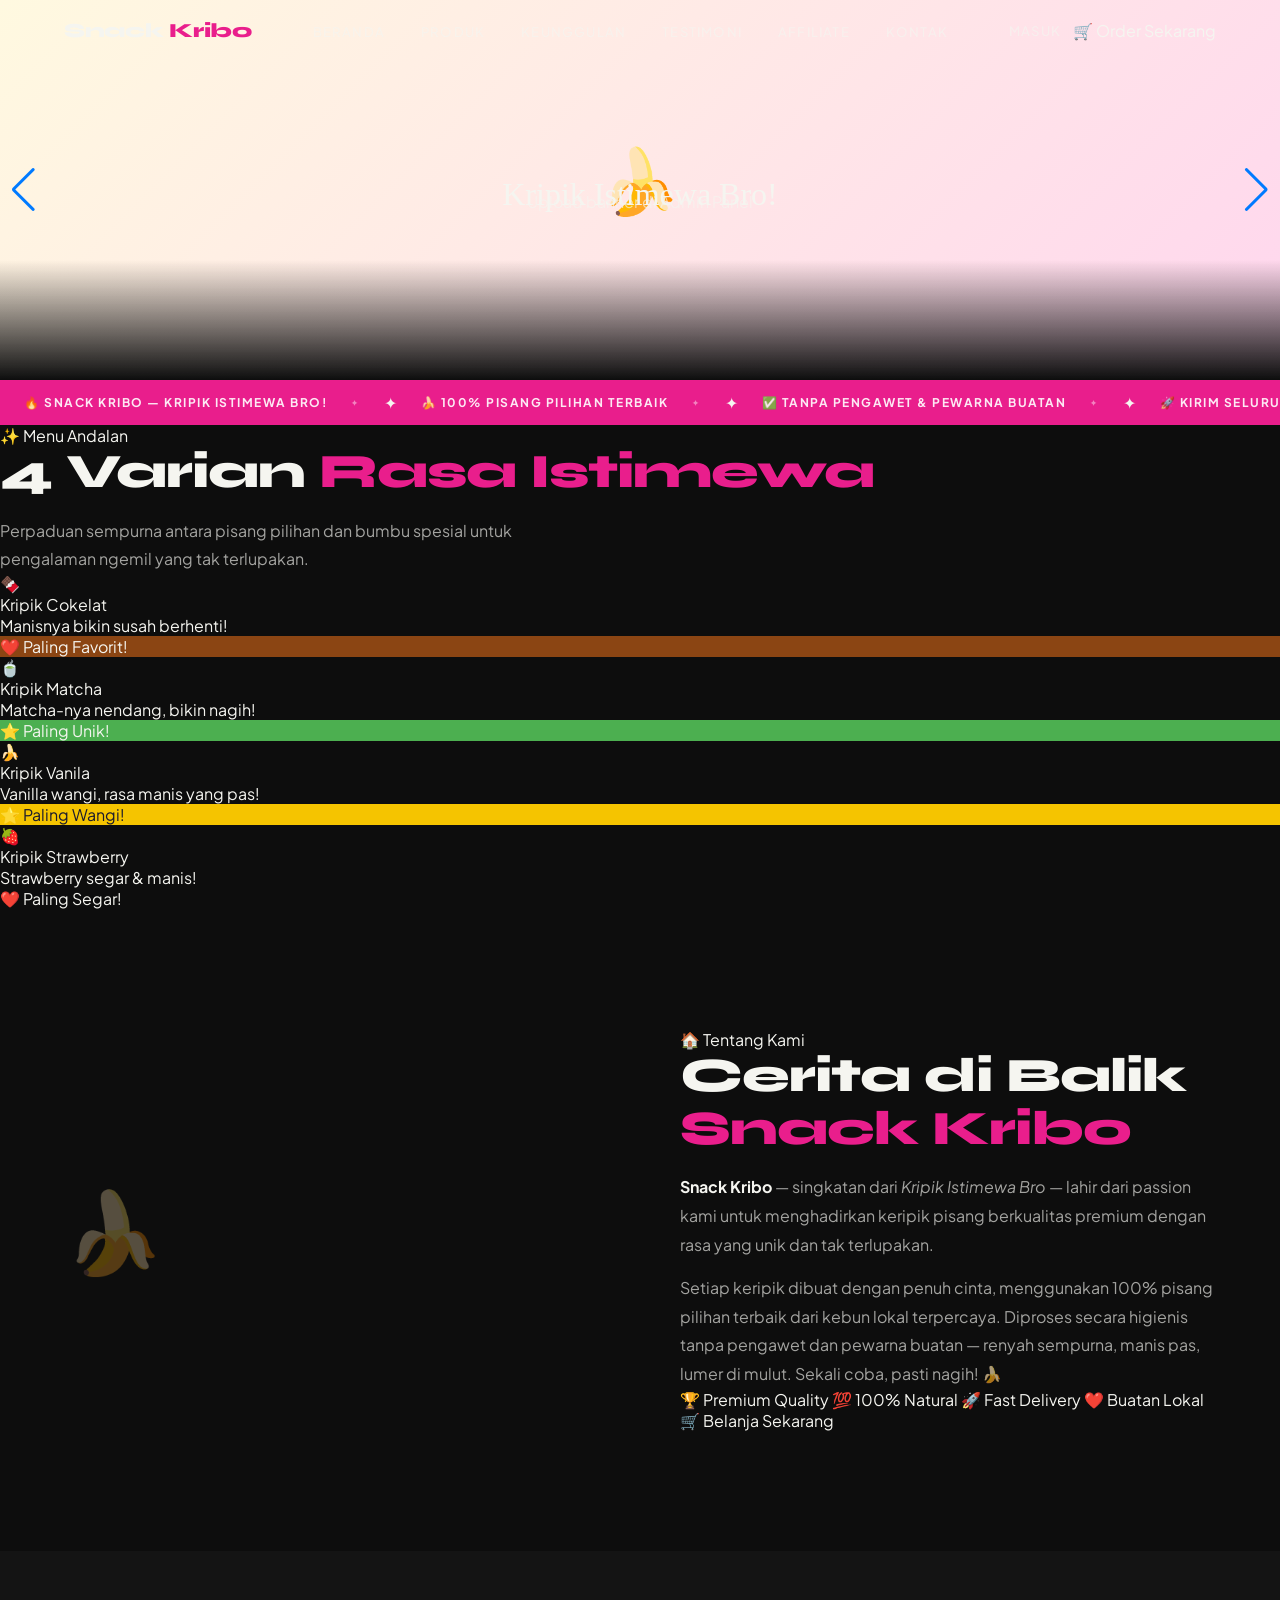
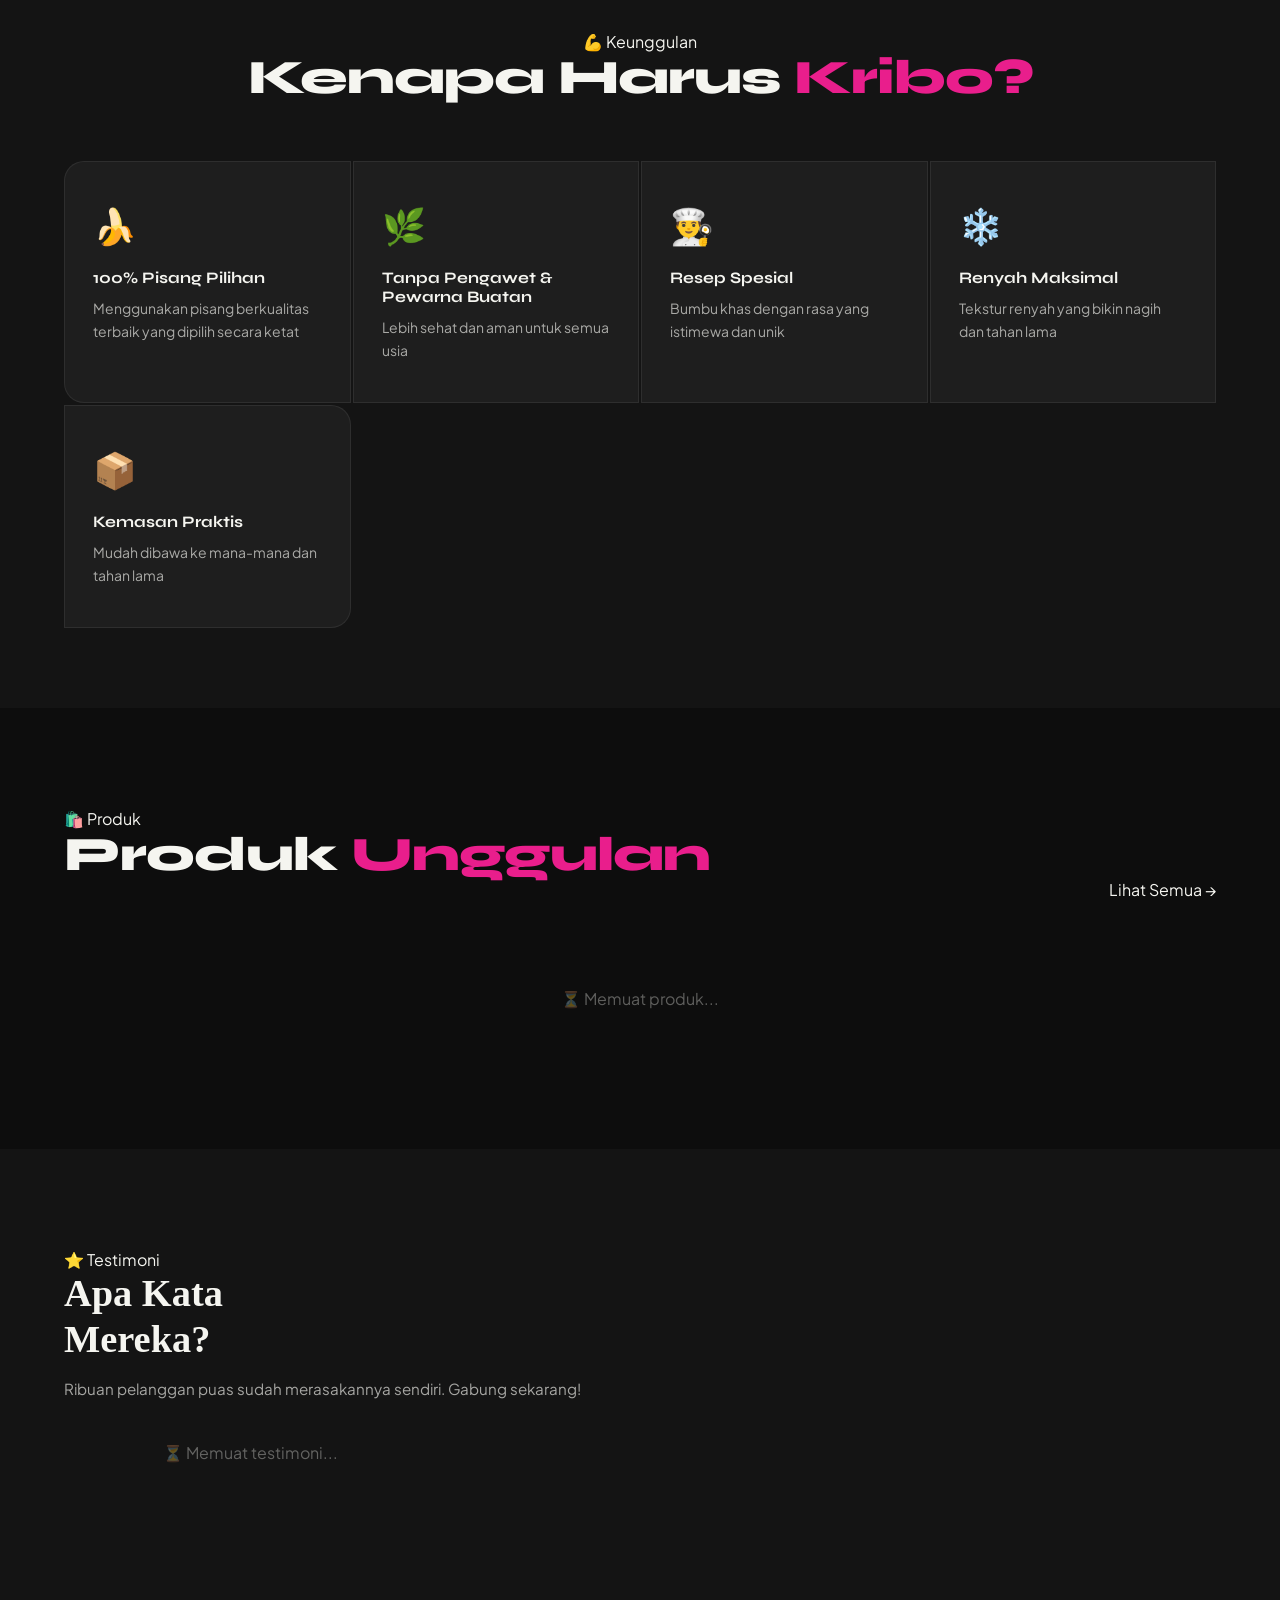
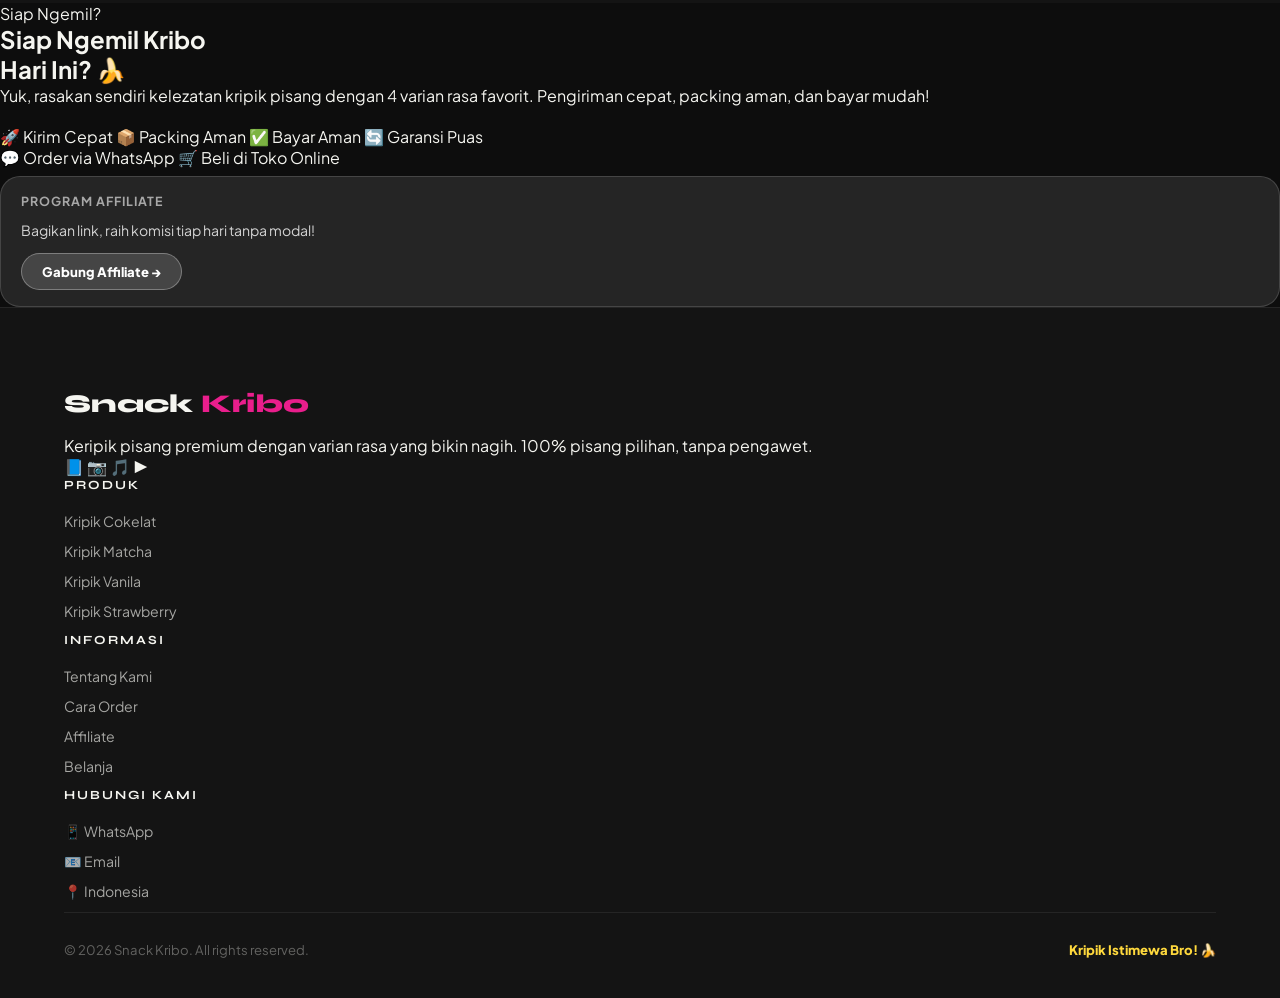
==== commit 39e84239: "Update index.html" ====
--- a/index.html
+++ b/index.html
@@ -5,8 +5,6 @@
   <meta name="viewport" content="width=device-width, initial-scale=1.0"/>
   <meta name="theme-color" content="#E91E8C"/>
   <meta name="description" content="Snack Kribo - Kripik Istimewa Bro! Keripik pisang premium rasa Cokelat, Matcha, Vanila & Strawberry. 100% pisang pilihan, tanpa pengawet!"/>
-  <meta name="apple-mobile-web-app-capable" content="yes"/>
-  <meta name="apple-mobile-web-app-title" content="Snack Kribo"/>
   <link rel="manifest" href="/manifest.json"/>
   <link rel="icon" href="/images/logo-kribo.png" type="image/png"/>
   <link rel="apple-touch-icon" href="/images/logo-kribo.png"/>
@@ -20,210 +18,284 @@
 <nav class="navbar" id="navbar">
   <div class="nav-brand">
     <img src="/images/logo-kribo.png" id="navLogo" alt="Kribo" onerror="this.style.display='none'"/>
-    <div id="navStoreName">SNACK <span>KRIBO</span></div>
+    <div class="nav-brand-name" id="navStoreName">Snack <span>Kribo</span></div>
   </div>
   <ul class="nav-links">
-    <li><a href="#beranda">Beranda</a></li>
+    <li><a href="#beranda" class="active">Beranda</a></li>
     <li><a href="#produk">Produk</a></li>
-    <li><a href="#tentang">Tentang</a></li>
+    <li><a href="#keunggulan">Keunggulan</a></li>
     <li><a href="#testimoni">Testimoni</a></li>
     <li><a href="#affiliate">Affiliate</a></li>
+    <li><a href="#kontak">Kontak</a></li>
   </ul>
   <div class="nav-actions">
-    <a href="/login.html">Masuk</a>
-    <a href="/shop.html" class="nav-btn-shop">Belanja</a>
+    <a href="/login.html" class="nav-login">Masuk</a>
+    <a href="/shop.html" class="nav-btn-order">
+      🛒 Order Sekarang
+    </a>
   </div>
   <button class="mobile-toggle" onclick="toggleMobile()">☰</button>
 </nav>
 
 <!-- MOBILE MENU -->
 <div class="mobile-menu" id="mobileMenu">
-  <button onclick="toggleMobile()" style="align-self:flex-end;background:none;border:none;font-size:1.5rem;cursor:pointer;margin-bottom:20px;color:var(--text)">&times;</button>
+  <button class="mobile-close" onclick="toggleMobile()">✕</button>
   <a href="#beranda" onclick="toggleMobile()">Beranda</a>
-  <a href="#tentang" onclick="toggleMobile()">Tentang Kami</a>
   <a href="#produk" onclick="toggleMobile()">Produk</a>
+  <a href="#keunggulan" onclick="toggleMobile()">Keunggulan</a>
   <a href="#testimoni" onclick="toggleMobile()">Testimoni</a>
-  <a href="/login.html" onclick="toggleMobile()">Masuk</a>
-  <a href="/shop.html" onclick="toggleMobile()">Belanja</a>
+  <a href="#affiliate" onclick="toggleMobile()">Affiliate</a>
+  <a href="/login.html">Masuk</a>
+  <a href="/shop.html" style="color:var(--pink);font-weight:900">🛒 Order Sekarang</a>
 </div>
 
 <!-- HERO SLIDER -->
-<section class="hero-slider" id="beranda">
+<section id="beranda" class="hero-slider">
   <div class="swiper heroSwiper">
     <div class="swiper-wrapper" id="heroSliderWrap">
+      <!-- placeholder slides, akan diganti JS -->
       <div class="swiper-slide">
-        <img src="/images/logo-kribo.png" alt="Promo 1"/>
-      </div>
-      <div class="swiper-slide">
-        <img src="/images/logo-kribo.png" alt="Promo 2"/>
-      </div>
-      <div class="swiper-slide">
-        <img src="/images/logo-kribo.png" alt="Promo 3"/>
+        <div style="width:100%;padding:120px 5%;background:linear-gradient(135deg,#FFF9E0,#FFD6EE);display:flex;align-items:center;justify-content:center;min-height:380px">
+          <div style="text-align:center">
+            <div style="font-size:4rem;margin-bottom:16px">🍌</div>
+            <div style="font-family:'Fredoka One',cursive;font-size:2rem;color:var(--text)">Kripik Istimewa Bro!</div>
+            <div style="color:var(--text2);margin-top:8px">Upload banner di Admin Panel</div>
+          </div>
+        </div>
       </div>
     </div>
     <div class="swiper-pagination"></div>
+    <div class="swiper-button-prev"></div>
+    <div class="swiper-button-next"></div>
   </div>
 </section>
 
-<!-- MARQUEE STRIP -->
+<!-- MARQUEE -->
 <div class="marquee-strip">
   <div class="marquee-inner" id="marqueeInner">
-    <span class="marquee-item">🔥 Snack Kribo — Kripik Istimewa Bro!</span>
-    <span class="marquee-item">🍌 100% Pisang Pilihan Terbaik</span>
-    <span class="marquee-item">✅ Tanpa Pengawet & Pewarna Buatan</span>
-    <span class="marquee-item">🚀 Pengiriman Cepat Seluruh Indonesia</span>
-    <span class="marquee-item">💸 Gabung Affiliate & Raih Komisi</span>
-    <span class="marquee-item">⭐ Renyah Maksimal, Lumer di Mulut</span>
-    <span class="marquee-item">🔥 Snack Kribo — Kripik Istimewa Bro!</span>
-    <span class="marquee-item">🍌 100% Pisang Pilihan Terbaik</span>
-    <span class="marquee-item">✅ Tanpa Pengawet & Pewarna Buatan</span>
-    <span class="marquee-item">🚀 Pengiriman Cepat Seluruh Indonesia</span>
-    <span class="marquee-item">💸 Gabung Affiliate & Raih Komisi</span>
-    <span class="marquee-item">⭐ Renyah Maksimal, Lumer di Mulut</span>
+    <span class="marquee-item">🔥 Snack Kribo — Kripik Istimewa Bro!</span><span class="marquee-sep">✦</span>
+    <span class="marquee-item">🍌 100% Pisang Pilihan Terbaik</span><span class="marquee-sep">✦</span>
+    <span class="marquee-item">✅ Tanpa Pengawet & Pewarna Buatan</span><span class="marquee-sep">✦</span>
+    <span class="marquee-item">🚀 Kirim Seluruh Indonesia</span><span class="marquee-sep">✦</span>
+    <span class="marquee-item">💸 Affiliate Komisi Tiap Hari</span><span class="marquee-sep">✦</span>
+    <span class="marquee-item">⭐ Renyah, Manis, Lumer di Mulut</span><span class="marquee-sep">✦</span>
+    <!-- duplicate for seamless loop -->
+    <span class="marquee-item">🔥 Snack Kribo — Kripik Istimewa Bro!</span><span class="marquee-sep">✦</span>
+    <span class="marquee-item">🍌 100% Pisang Pilihan Terbaik</span><span class="marquee-sep">✦</span>
+    <span class="marquee-item">✅ Tanpa Pengawet & Pewarna Buatan</span><span class="marquee-sep">✦</span>
+    <span class="marquee-item">🚀 Kirim Seluruh Indonesia</span><span class="marquee-sep">✦</span>
+    <span class="marquee-item">💸 Affiliate Komisi Tiap Hari</span><span class="marquee-sep">✦</span>
+    <span class="marquee-item">⭐ Renyah, Manis, Lumer di Mulut</span><span class="marquee-sep">✦</span>
   </div>
 </div>
 
-<!-- FEATURES / KEUNGGULAN -->
-<section class="features-section">
+<!-- VARIAN RASA -->
+<section class="variants-section" id="produk">
+  <div class="variants-inner">
+    <div class="variants-header reveal">
+      <div class="section-tag">✨ Menu Andalan</div>
+      <h2 class="section-title">4 Varian <span class="pink">Rasa Istimewa</span></h2>
+      <p class="section-subtitle">Perpaduan sempurna antara pisang pilihan dan bumbu spesial untuk pengalaman ngemil yang tak terlupakan.</p>
+    </div>
+    <div class="variants-grid" id="variantsGrid">
+      <!-- Static fallback, akan di-replace JS jika ada data produk -->
+      <div class="variant-card choco reveal reveal-delay-1">
+        <div class="variant-img-wrap"><span>🍫</span></div>
+        <div class="variant-name">Kripik <span>Cokelat</span></div>
+        <div class="variant-tagline">Manisnya bikin susah berhenti!</div>
+        <div class="variant-badge" style="background:#8B4513">❤️ Paling Favorit!</div>
+      </div>
+      <div class="variant-card matcha reveal reveal-delay-2">
+        <div class="variant-img-wrap"><span>🍵</span></div>
+        <div class="variant-name">Kripik <span>Matcha</span></div>
+        <div class="variant-tagline">Matcha-nya nendang, bikin nagih!</div>
+        <div class="variant-badge" style="background:#4CAF50">⭐ Paling Unik!</div>
+      </div>
+      <div class="variant-card vanilla reveal reveal-delay-3">
+        <div class="variant-img-wrap"><span>🍌</span></div>
+        <div class="variant-name">Kripik <span>Vanila</span></div>
+        <div class="variant-tagline">Vanilla wangi, rasa manis yang pas!</div>
+        <div class="variant-badge" style="background:#F5C400;color:#1A1A2E">🌟 Paling Wangi!</div>
+      </div>
+      <div class="variant-card strawberry reveal reveal-delay-4">
+        <div class="variant-img-wrap"><span>🍓</span></div>
+        <div class="variant-name">Kripik <span>Strawberry</span></div>
+        <div class="variant-tagline">Strawberry segar & manis!</div>
+        <div class="variant-badge">❤️ Paling Segar!</div>
+      </div>
+    </div>
+  </div>
+</section>
+
+<!-- ABOUT / TENTANG KAMI -->
+<div class="about-wrap" id="tentang">
+  <div class="about-section">
+    <div class="about-img-box reveal">
+      <div class="about-deco-1"></div>
+      <div class="about-deco-2"></div>
+      <img id="aboutImage" src="" alt="Tentang Kami" style="display:none"/>
+      <div class="about-placeholder" id="aboutImagePlaceholder">🍌</div>
+    </div>
+    <div class="about-content reveal reveal-delay-2">
+      <div id="aboutTitleDesc">
+        <div class="section-tag">🏠 Tentang Kami</div>
+        <h2 class="section-title">Cerita di Balik <span class="pink">Snack Kribo</span></h2>
+        <p><strong>Snack Kribo</strong> — singkatan dari <em>Kripik Istimewa Bro</em> — lahir dari passion kami untuk menghadirkan keripik pisang berkualitas premium dengan rasa yang unik dan tak terlupakan.</p>
+        <p>Setiap keripik dibuat dengan penuh cinta, menggunakan 100% pisang pilihan terbaik dari kebun lokal terpercaya. Diproses secara higienis tanpa pengawet dan pewarna buatan — renyah sempurna, manis pas, lumer di mulut. Sekali coba, pasti nagih! 🍌</p>
+      </div>
+      <div class="about-badges" id="aboutBadges">
+        <span class="about-badge-item">🏆 Premium Quality</span>
+        <span class="about-badge-item">💯 100% Natural</span>
+        <span class="about-badge-item">🚀 Fast Delivery</span>
+        <span class="about-badge-item">❤️ Buatan Lokal</span>
+      </div>
+      <a href="/shop.html" class="btn-order-wa">
+        🛒 Belanja Sekarang
+      </a>
+    </div>
+  </div>
+</div>
+
+<!-- KEUNGGULAN -->
+<section class="features-section" id="keunggulan">
   <div class="features-inner">
     <div class="features-header reveal">
-      <div class="section-eyebrow">Kenapa Pilih Kami</div>
-      <h2 class="section-title">Keunggulan <span>Snack Kribo</span></h2>
-      <p class="section-subtitle">Dibuat dengan standar kualitas premium yang tak pernah kami kompromikan — dari pemilihan bahan hingga ke tangan kamu.</p>
-    </div>
-    <div class="features-grid">
+      <div class="section-tag">💪 Keunggulan</div>
+      <h2 class="section-title">Kenapa Harus <span class="pink">Kribo?</span></h2>
+    </div>
+    <div class="features-grid" id="featuresGrid">
       <div class="feature-card reveal reveal-delay-1">
         <div class="feature-icon">🍌</div>
         <div class="feature-title">100% Pisang Pilihan</div>
-        <div class="feature-desc">Hanya pisang berkualitas tinggi yang kami pilih secara ketat dari kebun terbaik lokal Indonesia.</div>
+        <div class="feature-desc">Menggunakan pisang berkualitas terbaik yang dipilih secara ketat</div>
       </div>
       <div class="feature-card reveal reveal-delay-2">
         <div class="feature-icon">🌿</div>
-        <div class="feature-title">Tanpa Pengawet</div>
-        <div class="feature-desc">Proses produksi alami tanpa bahan pengawet kimia — aman untuk seluruh keluarga, termasuk si kecil.</div>
+        <div class="feature-title">Tanpa Pengawet & Pewarna Buatan</div>
+        <div class="feature-desc">Lebih sehat dan aman untuk semua usia</div>
       </div>
       <div class="feature-card reveal reveal-delay-3">
-        <div class="feature-icon">🧪</div>
-        <div class="feature-title">Tanpa Pewarna Buatan</div>
-        <div class="feature-desc">Warna cantik dari bahan premium alami. Tidak ada pewarna sintetis yang berbahaya.</div>
+        <div class="feature-icon">👨‍🍳</div>
+        <div class="feature-title">Resep Spesial</div>
+        <div class="feature-desc">Bumbu khas dengan rasa yang istimewa dan unik</div>
       </div>
       <div class="feature-card reveal reveal-delay-3">
         <div class="feature-icon">❄️</div>
         <div class="feature-title">Renyah Maksimal</div>
-        <div class="feature-desc">Tekstur renyah sempurna yang tahan lama dengan proses produksi yang presisi dan higienis.</div>
+        <div class="feature-desc">Tekstur renyah yang bikin nagih dan tahan lama</div>
+      </div>
+      <div class="feature-card reveal reveal-delay-4">
+        <div class="feature-icon">📦</div>
+        <div class="feature-title">Kemasan Praktis</div>
+        <div class="feature-desc">Mudah dibawa ke mana-mana dan tahan lama</div>
       </div>
     </div>
   </div>
 </section>
 
-<!-- ABOUT -->
-<section class="about-section" id="tentang">
-  <div class="about-image-wrap reveal">
-    <div class="about-img-inner">
-      <img id="aboutImage" src="" alt="Tentang Kami" style="display:none"/>
-      <span class="about-placeholder" id="aboutImagePlaceholder">🍌</span>
-    </div>
-    <div class="about-badge-row" id="aboutBadges">
-      <span class="about-badge">🏆 Premium Quality</span>
-      <span class="about-badge">💯 100% Natural</span>
-      <span class="about-badge">🚀 Fast Delivery</span>
-    </div>
-  </div>
-  <div class="about-content reveal reveal-delay-1">
-    <div id="aboutTitleDesc">
-      <div class="section-eyebrow">Tentang Kami</div>
-      <h2 class="section-title">Cerita di Balik <span>Snack Kribo</span></h2>
-      <p><strong>Snack Kribo</strong> — singkatan dari <em>Kripik Istimewa Bro</em> — lahir dari passion kami untuk menghadirkan keripik pisang berkualitas premium dengan rasa yang unik dan tak terlupakan.</p>
-      <p>Setiap keripik dibuat dengan penuh cinta, menggunakan 100% pisang pilihan terbaik yang dipetik langsung dari kebun lokal terpercaya. Diproses secara higienis tanpa pengawet dan pewarna buatan — hasilnya? Renyah sempurna, manis pas, dan lumer di mulut. Sekali coba, pasti nagih! 🍌</p>
-    </div>
-    <a href="/shop.html" class="btn-brand">
-      Belanja Sekarang
-      <svg width="16" height="16" viewBox="0 0 24 24" fill="none" stroke="currentColor" stroke-width="2.5" stroke-linecap="round" stroke-linejoin="round"><path d="M5 12h14M12 5l7 7-7 7"/></svg>
-    </a>
-  </div>
-</section>
-
-<!-- PRODUCTS -->
-<section class="products-section" id="produk">
+<!-- PRODUCTS (dari DB) -->
+<section class="products-section" id="shop">
   <div class="products-inner">
     <div class="products-header reveal">
       <div>
-        <div class="section-eyebrow">Menu Unggulan</div>
-        <h2 class="section-title">Produk <span>Pilihan</span></h2>
-        <p class="section-subtitle">Varian rasa yang bikin kamu susah berhenti ngemil.</p>
-      </div>
-      <a href="/shop.html" class="btn-ghost">
-        Lihat Semua
-        <svg width="14" height="14" viewBox="0 0 24 24" fill="none" stroke="currentColor" stroke-width="2.5" stroke-linecap="round" stroke-linejoin="round"><path d="M5 12h14M12 5l7 7-7 7"/></svg>
-      </a>
+        <div class="section-tag">🛍️ Produk</div>
+        <h2 class="section-title">Produk <span class="pink">Unggulan</span></h2>
+      </div>
+      <a href="/shop.html" class="btn-see-all">Lihat Semua →</a>
     </div>
     <div class="products-grid" id="landingProductsGrid">
-      <div style="text-align:center;grid-column:1/-1;color:var(--text3);padding:40px 0">⏳ Memuat produk...</div>
+      <div style="grid-column:1/-1;text-align:center;padding:40px;color:var(--text3)">⏳ Memuat produk...</div>
     </div>
   </div>
 </section>
 
-<!-- TESTIMONIALS -->
+<!-- TESTIMONI -->
 <section class="testi-section" id="testimoni">
   <div class="testi-inner">
-    <div class="testi-header reveal">
-      <div class="section-eyebrow">Testimoni</div>
-      <h2 class="section-title">Yang Mereka <span>Katakan</span></h2>
-      <p class="section-subtitle">Ribuan pelanggan puas sudah membuktikannya sendiri.</p>
-    </div>
-    <div class="testi-grid" id="landingTestiGrid">
-      <div style="text-align:center;grid-column:1/-1;color:var(--text3);padding:40px 0">⏳ Memuat testimoni...</div>
+    <div class="testi-layout">
+      <div class="reveal">
+        <div class="section-tag">⭐ Testimoni</div>
+        <h2 class="testi-left" style="font-family:'Fredoka One',cursive;font-size:clamp(1.8rem,3vw,2.6rem);color:var(--text);line-height:1.2">Apa Kata<br/><span style="color:var(--pink)">Mereka?</span></h2>
+        <p style="color:var(--text2);margin-top:14px;font-size:0.95rem;line-height:1.7">Ribuan pelanggan puas sudah merasakannya sendiri. Gabung sekarang!</p>
+      </div>
+      <div class="testi-grid" id="landingTestiGrid">
+        <div style="text-align:center;padding:40px;color:var(--text3)">⏳ Memuat testimoni...</div>
+      </div>
     </div>
   </div>
 </section>
 
-<!-- AFFILIATE CTA -->
-<section class="affiliate-section" id="affiliate">
-  <div class="affiliate-banner">
-    <div class="affiliate-banner-content">
-      <div class="affiliate-eyebrow">Program Affiliate</div>
-      <h2>Raih <span>Cuan</span> Tiap Hari<br/>Bareng Kribo! 💸</h2>
-      <p>Bagikan link referal kamu, rebahan di rumah, dan nikmati komisi dari setiap produk yang terjual. Tanpa modal, tanpa urus stok, cuan ngalir terus!</p>
-    </div>
-    <div class="affiliate-cta">
-      <a href="/login.html?mode=affiliate" class="btn-affiliate-large">
-        Gabung Gratis
-        <svg width="16" height="16" viewBox="0 0 24 24" fill="none" stroke="currentColor" stroke-width="2.5" stroke-linecap="round" stroke-linejoin="round"><path d="M5 12h14M12 5l7 7-7 7"/></svg>
-      </a>
+<!-- CTA ORDER -->
+<section class="cta-section" id="affiliate">
+  <div class="cta-inner">
+    <div class="cta-box">
+      <div class="cta-left">
+        <div class="cta-eyebrow">Siap Ngemil?</div>
+        <h2>Siap Ngemil <span>Kribo</span><br/>Hari Ini? 🍌</h2>
+        <p>Yuk, rasakan sendiri kelezatan kripik pisang dengan 4 varian rasa favorit. Pengiriman cepat, packing aman, dan bayar mudah!</p>
+        <div class="cta-guarantees" style="margin-top:20px">
+          <span class="cta-guarantee-item">🚀 Kirim Cepat</span>
+          <span class="cta-guarantee-item">📦 Packing Aman</span>
+          <span class="cta-guarantee-item">✅ Bayar Aman</span>
+          <span class="cta-guarantee-item">🔄 Garansi Puas</span>
+        </div>
+      </div>
+      <div class="cta-right">
+        <a href="#" class="cta-btn-wa" id="ctaWhatsapp">
+          💬 Order via WhatsApp
+        </a>
+        <a href="/shop.html" class="cta-btn-shop">
+          🛒 Beli di Toko Online
+        </a>
+        <div style="margin-top:8px;padding:16px 20px;background:rgba(255,255,255,0.1);border-radius:var(--radius);border:1px solid rgba(255,255,255,0.15)">
+          <div style="color:rgba(255,255,255,0.6);font-size:0.78rem;font-weight:700;text-transform:uppercase;letter-spacing:1px;margin-bottom:10px">Program Affiliate</div>
+          <p style="color:rgba(255,255,255,0.8);font-size:0.88rem;line-height:1.6;margin-bottom:12px">Bagikan link, raih komisi tiap hari tanpa modal!</p>
+          <a href="/login.html?mode=affiliate" style="display:inline-block;padding:9px 20px;background:rgba(255,255,255,0.15);color:#fff;font-weight:800;font-size:0.82rem;border-radius:50px;border:1.5px solid rgba(255,255,255,0.3);transition:all 0.2s" onmouseover="this.style.background='rgba(255,255,255,0.25)'" onmouseout="this.style.background='rgba(255,255,255,0.15)'">
+            Gabung Affiliate →
+          </a>
+        </div>
+      </div>
     </div>
   </div>
 </section>
 
 <!-- FOOTER -->
-<footer class="footer">
-  <div class="footer-grid">
+<footer class="footer" id="kontak">
+  <div class="footer-top">
     <div>
-      <div class="footer-brand-name" id="footerStoreName">SNACK <span>KRIBO</span></div>
-      <p>Keripik pisang premium dengan varian rasa yang bikin nagih. 100% pilihan terbaik, tanpa pengawet.</p>
-      <a href="https://wa.me/6281234567890" target="_blank" class="footer-wa" id="footerWA">💬 Chat via WhatsApp</a>
+      <div class="footer-brand-name" id="footerStoreName">Snack <span>Kribo</span></div>
+      <p id="footerDesc">Keripik pisang premium dengan varian rasa yang bikin nagih. 100% pisang pilihan, tanpa pengawet.</p>
+      <div class="footer-socials">
+        <a href="#" class="footer-social-btn">📘</a>
+        <a href="#" class="footer-social-btn">📷</a>
+        <a href="#" class="footer-social-btn">🎵</a>
+        <a href="#" class="footer-social-btn">▶️</a>
+      </div>
     </div>
     <div class="footer-col">
-      <h4>Menu</h4>
-      <a href="#beranda">Beranda</a>
-      <a href="#produk">Produk</a>
+      <h4>Produk</h4>
+      <a href="/shop.html">Kripik Cokelat</a>
+      <a href="/shop.html">Kripik Matcha</a>
+      <a href="/shop.html">Kripik Vanila</a>
+      <a href="/shop.html">Kripik Strawberry</a>
+    </div>
+    <div class="footer-col">
+      <h4>Informasi</h4>
       <a href="#tentang">Tentang Kami</a>
-      <a href="#testimoni">Testimoni</a>
-    </div>
-    <div class="footer-col">
-      <h4>Layanan</h4>
-      <a href="/shop.html">Belanja Online</a>
-      <a href="/login.html">Masuk / Daftar</a>
-      <a href="/affiliate.html">Program Affiliate</a>
-    </div>
-    <div class="footer-col">
-      <h4>Kontak</h4>
+      <a href="#keunggulan">Cara Order</a>
+      <a href="#affiliate">Affiliate</a>
+      <a href="/shop.html">Belanja</a>
+    </div>
+    <div class="footer-col" id="footerContact">
+      <h4>Hubungi Kami</h4>
+      <a href="#">📱 WhatsApp</a>
+      <a href="#">📧 Email</a>
       <a href="#">📍 Indonesia</a>
-      <a href="#">📧 info@snackkribo.com</a>
     </div>
   </div>
   <div class="footer-bottom">
     <span id="footerCopy">© 2026 Snack Kribo. All rights reserved.</span>
-    <span style="color:var(--brand);font-weight:700">Kripik Istimewa Bro! 🍌</span>
+    <span style="color:var(--yellow);font-weight:800">Kripik Istimewa Bro! 🍌</span>
   </div>
 </footer>
 
@@ -236,49 +308,76 @@
 // Navbar scroll
 window.addEventListener('scroll', () => {
   document.getElementById('navbar').classList.toggle('scrolled', window.scrollY > 60);
+  // Active nav highlight
+  const sections = ['beranda','produk','keunggulan','testimoni','affiliate'];
+  let current = '';
+  sections.forEach(id => {
+    const el = document.getElementById(id);
+    if (el && window.scrollY >= el.offsetTop - 120) current = id;
+  });
+  document.querySelectorAll('.nav-links a').forEach(a => {
+    a.classList.remove('active');
+    if (a.getAttribute('href') === '#'+current) a.classList.add('active');
+  });
 });
 
-// Mobile menu
 window.toggleMobile = function() { document.getElementById('mobileMenu').classList.toggle('open'); };
 
 // Smooth scroll
 document.querySelectorAll('a[href^="#"]').forEach(a => {
   a.addEventListener('click', e => {
+    const href = a.getAttribute('href');
+    if (href === '#') return;
     e.preventDefault();
-    const t = document.querySelector(a.getAttribute('href'));
-    if (t) { t.scrollIntoView({ behavior: 'smooth', block: 'start' }); if(document.getElementById('mobileMenu').classList.contains('open')) toggleMobile(); }
+    const t = document.querySelector(href);
+    if (t) t.scrollIntoView({ behavior:'smooth', block:'start' });
+    if (document.getElementById('mobileMenu').classList.contains('open')) toggleMobile();
   });
 });
 
-// Scroll reveal
-const revealObserver = new IntersectionObserver((entries) => {
-  entries.forEach(el => { if(el.isIntersecting) { el.target.classList.add('visible'); revealObserver.unobserve(el.target); } });
-}, { threshold: 0.1 });
-document.querySelectorAll('.reveal').forEach(el => revealObserver.observe(el));
-
-// Render Dynamic Content
+// Reveal on scroll
+const revealObs = new IntersectionObserver(entries => {
+  entries.forEach(e => { if (e.isIntersecting) { e.target.classList.add('visible'); revealObs.unobserve(e.target); } });
+}, { threshold: 0.08 });
+document.querySelectorAll('.reveal').forEach(el => revealObs.observe(el));
+
+// Render
 async function renderLanding() {
   try {
     await DB.init();
-    const s = await DB.getSettings();
-    const l = await DB.getLanding();
-    const products = await DB.getProducts();
-
-    // Settings
-    if (s.logoUrl) document.getElementById('navLogo').src = CLOUDINARY.thumb(s.logoUrl, 100);
-    else document.getElementById('navLogo').outerHTML = `<span style="font-size:2rem;margin-right:8px">${s.logoEmoji||'🍌'}</span>`;
-
-    document.getElementById('navStoreName').innerHTML = s.storeName.toUpperCase().replace('SNACK ', 'SNACK <span>') + '</span>';
-    document.getElementById('footerStoreName').innerHTML = s.storeName.toUpperCase().replace('SNACK ', 'SNACK <span>') + '</span>';
-    document.getElementById('footerWA').href = `https://wa.me/${s.whatsapp}`;
-    document.documentElement.style.setProperty('--brand', s.primaryColor || '#E91E8C');
-    document.documentElement.style.setProperty('--brand-dark', (s.primaryColor || '#E91E8C'));
-
-    // Hero Slider
+    const [s, l, products] = await Promise.all([DB.getSettings(), DB.getLanding(), DB.getProducts()]);
+
+    // --- SETTINGS ---
+    const storeName = s.storeName || 'Snack Kribo';
+    document.title = `${storeName} — Kripik Istimewa Bro!`;
+    if (s.logoUrl) {
+      document.getElementById('navLogo').src = CLOUDINARY.thumb(s.logoUrl, 100);
+      document.getElementById('navLogo').style.display = 'block';
+    }
+    const brandWords = storeName.split(' ');
+    const fmtName = brandWords.length > 1
+      ? brandWords.slice(0,-1).join(' ') + ' <span>' + brandWords.slice(-1)[0] + '</span>'
+      : '<span>' + storeName + '</span>';
+    document.getElementById('navStoreName').innerHTML = fmtName;
+    document.getElementById('footerStoreName').innerHTML = fmtName;
+    if (s.primaryColor) document.documentElement.style.setProperty('--pink', s.primaryColor);
+    if (s.accentColor) document.documentElement.style.setProperty('--yellow', s.accentColor);
+    if (s.whatsapp) {
+      const waMsg = encodeURIComponent(s.greeting || 'Halo! Saya mau pesan Snack Kribo 🍌');
+      document.getElementById('ctaWhatsapp').href = `https://wa.me/${s.whatsapp}?text=${waMsg}`;
+      document.getElementById('footerContact').innerHTML = `
+        <h4>Hubungi Kami</h4>
+        <a href="https://wa.me/${s.whatsapp}" target="_blank">📱 ${s.whatsapp}</a>
+        <a href="mailto:info@snackkribo.com">📧 Email Kami</a>
+        <a href="#">📍 ${s.address || 'Indonesia'}</a>
+      `;
+    }
+
+    // --- HERO SLIDER ---
     const heroWrap = document.getElementById('heroSliderWrap');
-    const heroImgs = (l.hero?.heroImages || []).filter(u => u && u.trim() !== '');
-    if (heroImgs.length === 0 && l.hero?.imageUrl) heroImgs.push(l.hero.imageUrl);
-    if (heroImgs.length > 0) {
+    const heroImgs = (l.hero?.heroImages || []).filter(u => u && u.trim());
+    if (!heroImgs.length && l.hero?.imageUrl) heroImgs.push(l.hero.imageUrl);
+    if (heroImgs.length) {
       heroWrap.innerHTML = heroImgs.map((url, i) =>
         `<div class="swiper-slide"><img src="${CLOUDINARY.banner(url)}" alt="Banner ${i+1}" loading="${i===0?'eager':'lazy'}"/></div>`
       ).join('');
@@ -286,34 +385,62 @@
     if (heroSwiper) { try { heroSwiper.destroy(true, true); } catch(e){} }
     heroSwiper = new Swiper('.heroSwiper', {
       loop: heroImgs.length > 1,
-      autoplay: heroImgs.length > 1 ? { delay: 4000, disableOnInteraction: false } : false,
-      pagination: { el: '.swiper-pagination', clickable: true },
-      speed: 900, effect: 'fade', fadeEffect: { crossFade: true }
+      autoplay: heroImgs.length > 1 ? { delay:4000, disableOnInteraction:false } : false,
+      pagination: { el:'.swiper-pagination', clickable:true },
+      navigation: { nextEl:'.swiper-button-next', prevEl:'.swiper-button-prev' },
+      speed: 800, effect:'fade', fadeEffect:{ crossFade:true }
     });
 
-    // Products
-    const actProducts = products.filter(p => p.active).slice(0, 4);
+    // --- PRODUCTS (grid produk unggulan & varian cards) ---
+    const actProds = products.filter(p => p.active);
+    const top4 = actProds.slice(0, 4);
+
+    // Variants
+    const variantColors = { cokelat:'#8B4513', matcha:'#4CAF50', vanila:'#F5C400', strawberry:'#E91E8C' };
+    const variantBadges = { cokelat:'❤️ Paling Favorit!', matcha:'⭐ Paling Unik!', vanila:'🌟 Paling Wangi!', strawberry:'❤️ Paling Segar!' };
+    if (top4.length) {
+      document.getElementById('variantsGrid').innerHTML = top4.map((p, i) => {
+        const key = Object.keys(variantColors)[i] || 'cokelat';
+        const clr = variantColors[key];
+        const badge = variantBadges[key];
+        const imgHtml = p.imageUrl
+          ? `<img src="${CLOUDINARY.thumb(p.imageUrl, 200)}" alt="${p.name}" style="width:100%;height:100%;object-fit:cover;border-radius:50%"/>`
+          : `<span>${p.emoji}</span>`;
+        return `
+        <div class="variant-card reveal" style="--card-color:${clr}">
+          <div class="variant-img-wrap">${imgHtml}</div>
+          <div class="variant-name">${p.name.replace(/kripik/i,'Kripik <span>').replace(/$/,'</span>')}</div>
+          <div class="variant-tagline">${p.desc || 'Renyah & nagih!'}</div>
+          <div class="variant-badge" style="background:${clr}${clr==='#F5C400'?';color:#1A1A2E':''}">${badge}</div>
+        </div>`;
+      }).join('');
+      // Re-observe reveal for new elements
+      document.querySelectorAll('.variant-card.reveal:not(.visible)').forEach(el => revealObs.observe(el));
+    }
+
+    // Products grid
     const prodGrid = document.getElementById('landingProductsGrid');
-    if (actProducts.length) {
-      prodGrid.innerHTML = actProducts.map(p => {
+    if (top4.length) {
+      prodGrid.innerHTML = top4.map(p => {
         const imgHtml = p.imageUrl
           ? `<img src="${CLOUDINARY.thumb(p.imageUrl, 400)}" alt="${p.name}"/>`
-          : `<div style="font-size:4rem">${p.emoji}</div>`;
+          : `<div class="prod-emoji-fallback">${p.emoji}</div>`;
         return `
-        <div class="product-card">
-          <div class="product-img-wrap">${imgHtml}</div>
-          <div class="product-info">
-            <div class="product-name">${p.name}</div>
-            <div class="product-price">${DB.formatRupiah(p.price)}</div>
-            <a href="/shop.html" class="btn-buy-card">Order Sekarang</a>
+        <div class="prod-card">
+          <div class="prod-img-wrap">${imgHtml}</div>
+          <div class="prod-info">
+            <div class="prod-name">${p.name}</div>
+            <div class="prod-desc">${p.desc || ''}</div>
+            <div class="prod-price">${DB.formatRupiah(p.price)}</div>
+            <a href="/shop.html" class="btn-buy">Order Sekarang 🛒</a>
           </div>
         </div>`;
       }).join('');
     } else {
-      prodGrid.innerHTML = `<div style="text-align:center;grid-column:1/-1;color:var(--text3);padding:40px 0">Belum ada produk</div>`;
-    }
-
-    // About
+      prodGrid.innerHTML = `<div style="grid-column:1/-1;text-align:center;padding:40px;color:var(--text3)">Belum ada produk aktif</div>`;
+    }
+
+    // --- ABOUT ---
     const abImg = document.getElementById('aboutImage');
     const abPlaceholder = document.getElementById('aboutImagePlaceholder');
     if (l.about?.imageUrl) {
@@ -321,41 +448,50 @@
       abImg.style.display = 'block';
       if (abPlaceholder) abPlaceholder.style.display = 'none';
     }
-    const aboutTitle = l.about?.titleHtml || 'Cerita di Balik <span>Snack Kribo</span>';
-    const aboutDesc = l.about?.descHtml || '<p><strong>Snack Kribo</strong> — singkatan dari <em>Kripik Istimewa Bro</em> — lahir dari passion kami untuk menghadirkan keripik pisang berkualitas premium dengan rasa yang unik dan tak terlupakan.</p><p>Setiap keripik dibuat dengan penuh cinta, menggunakan 100% pisang pilihan terbaik. Diproses secara higienis tanpa pengawet dan pewarna buatan. Renyah sempurna, manis pas, lumer di mulut — sekali coba pasti nagih! 🍌</p>';
+    const aTitle = l.about?.titleHtml || 'Cerita di Balik <span class="pink">Snack Kribo</span>';
+    const aDesc  = l.about?.descHtml  || `<p><strong>Snack Kribo</strong> — singkatan dari <em>Kripik Istimewa Bro</em> — lahir dari passion kami untuk menghadirkan keripik pisang berkualitas premium dengan rasa yang unik dan tak terlupakan.</p><p>Setiap keripik dibuat dengan penuh cinta, menggunakan 100% pisang pilihan terbaik. Diproses secara higienis tanpa pengawet dan pewarna buatan. Renyah sempurna, manis pas, lumer di mulut — sekali coba pasti nagih! 🍌</p>`;
     document.getElementById('aboutTitleDesc').innerHTML = `
-      <div class="section-eyebrow">Tentang Kami</div>
-      <h2 class="section-title">${aboutTitle}</h2>
-      ${aboutDesc}
-    `;
-
-    // About badges
+      <div class="section-tag">🏠 Tentang Kami</div>
+      <h2 class="section-title">${aTitle}</h2>
+      ${aDesc}`;
     if (l.about?.badges?.length) {
       document.getElementById('aboutBadges').innerHTML = l.about.badges.map(b =>
-        `<span class="about-badge">${b}</span>`
-      ).join('');
-    }
-
-    // Testimonials
+        `<span class="about-badge-item">${b}</span>`).join('');
+    }
+
+    // --- FEATURES ---
+    const feats = l.features || [];
+    if (feats.length) {
+      document.getElementById('featuresGrid').innerHTML = feats.map((f, i) => `
+        <div class="feature-card reveal reveal-delay-${(i%4)+1}">
+          <div class="feature-icon">${f.icon}</div>
+          <div class="feature-title">${f.title}</div>
+          <div class="feature-desc">${f.desc}</div>
+        </div>`).join('');
+      document.querySelectorAll('.feature-card.reveal:not(.visible)').forEach(el => revealObs.observe(el));
+    }
+
+    // --- TESTIMONIALS ---
+    const testis = l.testimonials || [];
     const testiGrid = document.getElementById('landingTestiGrid');
-    if (l.testimonials?.length) {
-      testiGrid.innerHTML = l.testimonials.map(t => `
+    if (testis.length) {
+      testiGrid.innerHTML = testis.map(t => `
         <div class="testi-card">
-          <div class="testi-stars">${'★'.repeat(t.rating)}</div>
-          <p class="testi-text">"${t.text.replace(/"/g,'')}"</p>
-          <div class="testi-author">
-            <div class="testi-avatar">${t.name.charAt(0)}</div>
-            <div>
-              <div class="testi-name">${t.name}</div>
-              <div class="testi-loc">📍 ${t.loc}</div>
-            </div>
+          <div class="testi-avatar">${(t.name||'A').charAt(0).toUpperCase()}</div>
+          <div class="testi-body">
+            <div class="testi-stars">${'★'.repeat(Math.min(t.rating||5,5))}</div>
+            <div class="testi-text">${t.text}</div>
+            <div class="testi-name">— ${t.name}, <span style="color:var(--text3)">${t.loc}</span></div>
           </div>
         </div>`).join('');
-    }
-
-    document.getElementById('footerCopy').innerHTML = `© ${new Date().getFullYear()} ${s.storeName}. All rights reserved.`;
-
-  } catch(e) { console.error('Error rendering landing:', e); }
+    } else {
+      testiGrid.innerHTML = `<div style="text-align:center;padding:40px;color:var(--text3)">Belum ada testimoni</div>`;
+    }
+
+    // --- FOOTER ---
+    document.getElementById('footerCopy').textContent = `© ${new Date().getFullYear()} ${storeName}. All rights reserved.`;
+
+  } catch(err) { console.error('renderLanding error:', err); }
 }
 
 document.addEventListener('DOMContentLoaded', renderLanding);
--- a/css/landing.css
+++ b/css/landing.css
@@ -1,166 +1,225 @@
-@import url('https://fonts.googleapis.com/css2?family=Roboto:wght@300;400;500;700;900&display=swap');
+@import url('https://fonts.googleapis.com/css2?family=Syne:wght@400;600;700;800&family=Plus+Jakarta+Sans:wght@300;400;500;600;700;800&display=swap');
 
 :root {
-  --bg: #F5F5F5;
-  --bg-card: #FFFFFF;
-  --text: #222222;
-  --text-dim: #555555;
-  --border: #E0E0E0;
-  --brand: var(--pink, #9C1A2E);
-  --brand-light: rgba(156, 26, 46, 0.1);
-  --shadow: 0 4px 15px rgba(0,0,0,0.05);
-}
-
-* { margin: 0; padding: 0; box-sizing: border-box; }
-html { scroll-behavior: smooth; font-family: 'Roboto', sans-serif; background: var(--bg); color: var(--text); }
+  --brand: #E91E8C;
+  --brand-dark: #C4177A;
+  --brand-glow: rgba(233,30,140,0.25);
+  --yellow: #FFD93D;
+  --yellow-glow: rgba(255,217,61,0.3);
+  --bg: #0D0D0D;
+  --bg2: #141414;
+  --bg3: #1A1A1A;
+  --surface: #1E1E1E;
+  --surface2: #252525;
+  --text: #F5F5F0;
+  --text2: rgba(245,245,240,0.65);
+  --text3: rgba(245,245,240,0.35);
+  --border: rgba(255,255,255,0.07);
+  --radius: 20px;
+  --radius-lg: 32px;
+}
+
+*, *::before, *::after { box-sizing: border-box; margin: 0; padding: 0; }
+html { scroll-behavior: smooth; font-family: 'Plus Jakarta Sans', sans-serif; background: var(--bg); color: var(--text); }
 body { overflow-x: hidden; }
 a { text-decoration: none; color: inherit; }
+img { display: block; }
 
 /* NAVBAR */
 .navbar {
   position: fixed; top: 0; left: 0; width: 100%; z-index: 100;
   display: flex; align-items: center; justify-content: space-between;
-  padding: 15px 5%; background: #FFFFFF;
-  box-shadow: 0 2px 5px rgba(0,0,0,0.05);
-}
-.nav-brand { display: flex; align-items: center; gap: 12px; font-weight: 700; font-size: 1.3rem; color: var(--text); }
-.nav-brand img { height: 45px; width: auto; object-fit: contain; }
-
-.nav-links { display: flex; gap: 35px; list-style: none; align-items: center; }
-.nav-links a { font-weight: 500; font-size: 0.9rem; color: var(--text); text-transform: uppercase; letter-spacing: 1px; transition: 0.2s; }
-.nav-links a:hover { color: var(--brand); }
-
-.nav-actions { display: flex; gap: 15px; align-items: center; }
-.nav-actions a { font-weight: 500; font-size: 0.9rem; color: var(--text); text-transform: uppercase; letter-spacing: 1px; transition: 0.2s; }
-.nav-actions a:hover { color: var(--brand); }
-
-.mobile-toggle { display: none; font-size: 1.5rem; background: none; border: none; color: var(--text); cursor: pointer; }
-.mobile-menu {
-  position: fixed; top: 0; right: -100%; width: 280px; height: 100vh;
-  background: #FFFFFF; box-shadow: -5px 0 15px rgba(0,0,0,0.05); z-index: 99;
-  display: flex; flex-direction: column; padding: 80px 20px 20px;
-  transition: right 0.3s ease;
-}
+  padding: 18px 5%;
+  transition: all 0.4s ease;
+}
+.navbar::before {
+  content: '';
+  position: absolute; inset: 0;
+  background: transparent;
+  backdrop-filter: blur(0px);
+  transition: all 0.4s ease;
+  z-index: -1;
+}
+.navbar.scrolled::before {
+  background: rgba(13,13,13,0.88);
+  backdrop-filter: blur(20px);
+  border-bottom: 1px solid var(--border);
+}
+.nav-brand { display: flex; align-items: center; gap: 12px; font-family: 'Syne', sans-serif; font-weight: 800; font-size: 1.25rem; letter-spacing: -0.3px; }
+.nav-brand img { height: 42px; width: auto; object-fit: contain; border-radius: 8px; }
+.nav-brand span { color: var(--brand); }
+.nav-links { display: flex; gap: 36px; list-style: none; align-items: center; }
+.nav-links a {
+  font-weight: 500; font-size: 0.82rem; color: var(--text2);
+  text-transform: uppercase; letter-spacing: 1.2px;
+  transition: color 0.2s; position: relative;
+}
+.nav-links a::after { content:''; position:absolute; bottom:-4px; left:0; width:0; height:1.5px; background:var(--brand); transition:width 0.3s ease; }
+.nav-links a:hover { color: var(--text); }
+.nav-links a:hover::after { width: 100%; }
+.nav-actions { display: flex; gap: 12px; align-items: center; }
+.nav-actions a:first-child { font-size:0.82rem; font-weight:500; color:var(--text2); text-transform:uppercase; letter-spacing:1.2px; transition:color 0.2s; }
+.nav-actions a:first-child:hover { color: var(--text); }
+.nav-btn-shop { font-size:0.82rem; font-weight:700; text-transform:uppercase; letter-spacing:1.2px; padding:9px 22px; background:var(--brand); color:#fff; border-radius:50px; transition:all 0.25s; box-shadow:0 0 20px var(--brand-glow); }
+.nav-btn-shop:hover { background:var(--brand-dark); transform:translateY(-1px); box-shadow:0 4px 30px var(--brand-glow); }
+.mobile-toggle { display:none; font-size:1.5rem; background:none; border:none; color:var(--text); cursor:pointer; padding:4px; }
+.mobile-menu { position:fixed; top:0; right:-100%; width:280px; height:100vh; background:var(--bg2); border-left:1px solid var(--border); z-index:99; display:flex; flex-direction:column; padding:80px 24px 24px; transition:right 0.3s ease; }
 .mobile-menu.open { right: 0; }
-.mobile-menu a {
-  padding: 15px; border-bottom: 1px solid var(--border);
-  font-weight: 500; color: var(--text); text-transform: uppercase;
-}
+.mobile-menu a { padding:16px 0; border-bottom:1px solid var(--border); font-weight:600; color:var(--text2); text-transform:uppercase; letter-spacing:1px; font-size:0.88rem; transition:color 0.2s; }
+.mobile-menu a:hover { color: var(--brand); }
 
 /* HERO SLIDER */
-.hero-slider {
-  margin-top: 75px; /* offset for navbar */
-  width: 100%;
-  position: relative; overflow: hidden;
-  background: #111;
-  line-height: 0;
-}
+.hero-slider { margin-top:0; width:100%; position:relative; overflow:hidden; background:var(--bg); line-height:0; }
 .swiper { width: 100%; }
 .swiper-slide { display: block; }
-.swiper-slide img {
-  width: 100%;
-  height: auto;
-  display: block;
-  object-fit: contain;
-}
-
-/* SECTIONS */
-.section { padding: 80px 5%; max-width: 1200px; margin: 0 auto; }
-.section-title { text-align: center; font-size: 2rem; font-weight: 500; color: var(--brand); text-transform: uppercase; letter-spacing: 2px; margin-bottom: 50px; }
-
-/* ABOUT / DISCOVER */
-.about-section { display: grid; grid-template-columns: 1fr 1fr; gap: 50px; align-items: center; padding-top: 100px; padding-bottom: 100px; }
-.about-image { width: 100%; border-radius: 8px; box-shadow: var(--shadow); }
-.about-image img { width: 100%; height: auto; object-fit: cover; display: block; border-radius: 8px; }
-.about-text h2 { font-size: 2.5rem; font-weight: 500; color: var(--text); margin-bottom: 20px; line-height: 1.3; }
-.about-text p { font-size: 1.05rem; color: var(--text-dim); line-height: 1.8; margin-bottom: 30px; }
-.btn-outline-brand { display: inline-block; padding: 12px 30px; background: var(--brand); color: #fff; font-weight: 500; letter-spacing: 1px; border-radius: 4px; transition: 0.2s; }
-.btn-outline-brand:hover { opacity: 0.9; }
+.swiper-slide img { width:100%; height:auto; display:block; object-fit:contain; }
+.hero-slider::after { content:''; position:absolute; bottom:0; left:0; right:0; height:120px; background:linear-gradient(to top, var(--bg), transparent); pointer-events:none; z-index:2; }
+.swiper-pagination { bottom: 24px !important; z-index: 3; }
+.swiper-pagination-bullet { width:8px; height:8px; background:rgba(255,255,255,0.3); opacity:1; transition:all 0.3s; }
+.swiper-pagination-bullet-active { background:var(--brand); width:28px; border-radius:4px; box-shadow:0 0 10px var(--brand-glow); }
+
+/* MARQUEE */
+.marquee-strip { background:var(--brand); padding:12px 0; overflow:hidden; display:flex; }
+.marquee-inner { display:flex; width:max-content; animation:marquee 25s linear infinite; }
+.marquee-inner:hover { animation-play-state: paused; }
+@keyframes marquee { from{transform:translateX(0)} to{transform:translateX(-50%)} }
+.marquee-item { white-space:nowrap; font-size:0.75rem; font-weight:700; color:rgba(255,255,255,0.9); padding:0 24px; letter-spacing:1.5px; text-transform:uppercase; flex-shrink:0; display:flex; align-items:center; gap:8px; }
+.marquee-item::after { content:'✦'; font-size:0.5rem; opacity:0.5; padding-left:16px; }
+
+/* SECTION BASE */
+.section-eyebrow { font-size:0.72rem; font-weight:700; letter-spacing:3px; text-transform:uppercase; color:var(--brand); margin-bottom:14px; display:flex; align-items:center; gap:10px; }
+.section-eyebrow::before { content:''; display:inline-block; width:24px; height:1.5px; background:var(--brand); }
+.section-title { font-family:'Syne',sans-serif; font-size:clamp(2rem,4vw,3rem); font-weight:800; line-height:1.1; color:var(--text); letter-spacing:-1px; margin-bottom:18px; }
+.section-title span { color: var(--brand); }
+.section-subtitle { font-size:1rem; color:var(--text2); line-height:1.75; max-width:560px; }
+
+/* FEATURES */
+.features-section { padding:80px 5%; background:var(--bg2); }
+.features-inner { max-width:1300px; margin:0 auto; }
+.features-header { text-align:center; margin-bottom:56px; }
+.features-header .section-eyebrow { justify-content:center; }
+.features-header .section-eyebrow::before { display:none; }
+.features-header .section-subtitle { margin:0 auto; }
+.features-grid { display:grid; grid-template-columns:repeat(4,1fr); gap:2px; }
+.feature-card { background:var(--surface); padding:40px 28px; border:1px solid var(--border); transition:all 0.35s; position:relative; overflow:hidden; }
+.feature-card:first-child { border-radius:var(--radius) 0 0 var(--radius); }
+.feature-card:last-child { border-radius:0 var(--radius) var(--radius) 0; }
+.feature-card::before { content:''; position:absolute; inset:0; background:radial-gradient(circle at 50% 0%,var(--brand-glow),transparent 70%); opacity:0; transition:opacity 0.35s; }
+.feature-card:hover::before { opacity:1; }
+.feature-card:hover { border-color:rgba(233,30,140,0.3); transform:translateY(-4px); }
+.feature-icon { font-size:2.2rem; margin-bottom:20px; display:inline-block; }
+.feature-title { font-family:'Syne',sans-serif; font-size:1rem; font-weight:700; color:var(--text); margin-bottom:10px; }
+.feature-desc { font-size:0.875rem; color:var(--text2); line-height:1.65; }
+
+/* ABOUT */
+.about-section { display:grid; grid-template-columns:1fr 1fr; gap:80px; align-items:center; padding:120px 5%; max-width:1300px; margin:0 auto; }
+.about-image-wrap { position:relative; }
+.about-image-wrap::before { content:''; position:absolute; inset:-20px -20px 20px 20px; border:1.5px solid var(--border); border-radius:var(--radius-lg); z-index:0; }
+.about-image-wrap::after { content:''; position:absolute; top:-40px; right:-40px; width:200px; height:200px; background:radial-gradient(circle,var(--brand-glow),transparent 70%); border-radius:50%; pointer-events:none; }
+.about-img-inner { position:relative; z-index:1; width:100%; border-radius:var(--radius-lg); overflow:hidden; background:var(--surface); aspect-ratio:4/5; display:flex; align-items:center; justify-content:center; border:1px solid var(--border); }
+.about-img-inner img { width:100%; height:100%; object-fit:cover; }
+.about-placeholder { font-size:5rem; opacity:0.3; }
+.about-badge-row { display:flex; gap:10px; flex-wrap:wrap; margin-top:24px; position:relative; z-index:1; }
+.about-badge { display:inline-flex; align-items:center; gap:6px; padding:7px 14px; background:var(--surface2); border:1px solid var(--border); border-radius:50px; font-size:0.78rem; font-weight:600; color:var(--text2); }
+.about-content p { font-size:1rem; color:var(--text2); line-height:1.8; }
+.about-content p + p { margin-top:14px; }
+.about-content strong { color:var(--text); font-weight:700; }
+.btn-brand { display:inline-flex; align-items:center; gap:10px; margin-top:32px; padding:14px 32px; background:var(--brand); color:#fff; font-weight:700; font-size:0.9rem; border-radius:50px; transition:all 0.25s; box-shadow:0 0 30px var(--brand-glow); }
+.btn-brand:hover { background:var(--brand-dark); transform:translateY(-2px); box-shadow:0 6px 40px var(--brand-glow); }
 
 /* PRODUCTS */
-.products-section { background: var(--bg); }
-.products-grid { display: grid; grid-template-columns: repeat(4, 1fr); gap: 30px; }
-.product-card {
-  background: var(--brand); border-radius: 12px; overflow: hidden;
-  text-align: center; color: #fff; padding: 30px 20px;
-  transition: transform 0.3s;
-}
-.product-card:hover { transform: translateY(-10px); }
-.product-img-wrap { width: 100%; height: 180px; margin-bottom: 20px; display: flex; align-items: center; justify-content: center; }
-.product-img-wrap img { max-width: 100%; max-height: 100%; object-fit: contain; }
-.product-name { font-size: 1.1rem; font-weight: 700; margin-bottom: 10px; }
-.product-price { font-size: 1rem; font-weight: 500; margin-bottom: 20px; color: #FFD93D; }
-.btn-buy-card { display: inline-block; padding: 8px 24px; background: #fff; color: var(--brand); font-weight: 700; border-radius: 50px; text-transform: uppercase; font-size: 0.85rem; }
+.products-section { padding:100px 5%; background:var(--bg); }
+.products-inner { max-width:1300px; margin:0 auto; }
+.products-header { display:flex; align-items:flex-end; justify-content:space-between; margin-bottom:48px; gap:20px; }
+.btn-ghost { display:inline-flex; align-items:center; gap:8px; padding:12px 24px; border:1.5px solid var(--border); color:var(--text2); font-weight:600; font-size:0.85rem; border-radius:50px; white-space:nowrap; transition:all 0.25s; flex-shrink:0; }
+.btn-ghost:hover { border-color:var(--brand); color:var(--brand); }
+.products-grid { display:grid; grid-template-columns:repeat(4,1fr); gap:16px; }
+.product-card { background:var(--surface); border:1px solid var(--border); border-radius:var(--radius); overflow:hidden; transition:all 0.3s; cursor:pointer; }
+.product-card:hover { border-color:rgba(233,30,140,0.35); transform:translateY(-6px); box-shadow:0 20px 40px rgba(0,0,0,0.4),0 0 30px var(--brand-glow); }
+.product-img-wrap { width:100%; aspect-ratio:1/1; background:var(--surface2); display:flex; align-items:center; justify-content:center; overflow:hidden; position:relative; }
+.product-img-wrap img { width:100%; height:100%; object-fit:cover; transition:transform 0.4s ease; }
+.product-card:hover .product-img-wrap img { transform:scale(1.06); }
+.product-info { padding:18px 16px 20px; }
+.product-name { font-family:'Syne',sans-serif; font-size:0.97rem; font-weight:700; color:var(--text); margin-bottom:6px; line-height:1.3; }
+.product-price { font-size:1rem; font-weight:700; color:var(--yellow); margin-bottom:14px; }
+.btn-buy-card { display:block; text-align:center; padding:9px 16px; background:transparent; border:1.5px solid var(--border); color:var(--text2); font-weight:600; font-size:0.82rem; border-radius:50px; letter-spacing:0.5px; transition:all 0.25s; }
+.btn-buy-card:hover { background:var(--brand); border-color:var(--brand); color:#fff; }
 
 /* TESTIMONIALS */
-.testi-grid { display: grid; grid-template-columns: repeat(auto-fit, minmax(280px, 1fr)); gap: 30px; }
-
-/* AFFILIATE CTA (Shihlin Big Banner style) */
-.affiliate-section { width: 100%; background: #EAEAEA; padding: 60px 5%; display: flex; align-items: center; justify-content: center; }
-.affiliate-banner { 
-  width: 100%; max-width: 1200px; 
-  background: var(--brand); color: #fff; 
-  border-radius: 12px; overflow: hidden;
-  display: flex; flex-direction: column; align-items: center; justify-content: center;
-  text-align: center; padding: 60px 20px;
-  position: relative;
-  box-shadow: 0 10px 30px rgba(0,0,0,0.1);
-}
-.affiliate-banner::before {
-  content: ""; position: absolute; top: 0; left: 0; width: 100%; height: 100%;
-  background: url('data:image/svg+xml;utf8,<svg width="100" height="100" viewBox="0 0 100 100" xmlns="http://www.w3.org/2000/svg"><circle cx="50" cy="50" r="40" stroke="rgba(255,255,255,0.05)" stroke-width="20" fill="none"/></svg>') repeat;
-  background-size: 150px; opacity: 0.5; z-index: 1;
-}
-.affiliate-banner-content { position: relative; z-index: 2; }
-.affiliate-banner h2 { font-size: 3rem; font-weight: 900; letter-spacing: 2px; margin-bottom: 15px; text-transform: uppercase; }
-.affiliate-banner p { font-size: 1.2rem; font-weight: 300; margin-bottom: 30px; max-width: 600px; }
-.btn-affiliate-large {
-  display: inline-block; background: #FFD93D; color: #222; font-weight: 700; font-size: 1.1rem;
-  padding: 15px 40px; border-radius: 50px; text-transform: uppercase; letter-spacing: 1px;
-  transition: transform 0.2s, box-shadow 0.2s;
-  box-shadow: 0 4px 15px rgba(255,217,61,0.4);
-}
-.btn-affiliate-large:hover { transform: translateY(-3px); box-shadow: 0 8px 25px rgba(255,217,61,0.6); }
+.testi-section { padding:100px 5%; background:var(--bg2); }
+.testi-inner { max-width:1300px; margin:0 auto; }
+.testi-header { margin-bottom:48px; }
+.testi-grid { display:grid; grid-template-columns:repeat(3,1fr); gap:16px; }
+.testi-card { background:var(--surface); border:1px solid var(--border); border-radius:var(--radius); padding:32px 28px; transition:border-color 0.3s; }
+.testi-card:hover { border-color:rgba(233,30,140,0.3); }
+.testi-stars { color:var(--yellow); font-size:1rem; letter-spacing:2px; margin-bottom:16px; }
+.testi-text { font-size:0.95rem; color:var(--text2); line-height:1.75; font-style:italic; margin-bottom:24px; }
+.testi-author { display:flex; align-items:center; gap:12px; }
+.testi-avatar { width:40px; height:40px; border-radius:50%; background:linear-gradient(135deg,var(--brand),var(--yellow)); display:flex; align-items:center; justify-content:center; font-weight:800; font-size:0.9rem; color:#fff; flex-shrink:0; }
+.testi-name { font-weight:700; font-size:0.9rem; color:var(--text); }
+.testi-loc { font-size:0.78rem; color:var(--text3); margin-top:2px; }
+
+/* AFFILIATE CTA */
+.affiliate-section { padding:80px 5%; background:var(--bg); }
+.affiliate-banner { max-width:1300px; margin:0 auto; background:linear-gradient(135deg,var(--brand) 0%,#9B1FFF 100%); border-radius:var(--radius-lg); padding:80px 60px; display:grid; grid-template-columns:1fr auto; align-items:center; gap:40px; position:relative; overflow:hidden; }
+.affiliate-banner::before { content:''; position:absolute; top:-60px; right:-60px; width:400px; height:400px; border-radius:50%; background:rgba(255,255,255,0.05); pointer-events:none; }
+.affiliate-banner::after { content:''; position:absolute; bottom:-80px; left:30%; width:300px; height:300px; border-radius:50%; background:rgba(255,255,255,0.04); pointer-events:none; }
+.affiliate-banner-content { position:relative; z-index:1; }
+.affiliate-eyebrow { font-size:0.72rem; font-weight:700; letter-spacing:3px; text-transform:uppercase; color:rgba(255,255,255,0.6); margin-bottom:16px; }
+.affiliate-banner h2 { font-family:'Syne',sans-serif; font-size:clamp(2rem,3.5vw,2.8rem); font-weight:800; line-height:1.1; color:#fff; letter-spacing:-1px; margin-bottom:16px; }
+.affiliate-banner h2 span { color:var(--yellow); }
+.affiliate-banner p { font-size:1rem; color:rgba(255,255,255,0.75); line-height:1.7; max-width:520px; }
+.affiliate-cta { position:relative; z-index:1; flex-shrink:0; }
+.btn-affiliate-large { display:inline-flex; align-items:center; gap:10px; padding:16px 36px; background:var(--yellow); color:#1A1A1A; font-weight:800; font-size:0.95rem; border-radius:50px; letter-spacing:0.3px; transition:all 0.25s; box-shadow:0 4px 20px var(--yellow-glow); white-space:nowrap; }
+.btn-affiliate-large:hover { transform:translateY(-3px); box-shadow:0 8px 30px var(--yellow-glow); }
 
 /* FOOTER */
-.footer { background: #1A1D20; color: #FFFFFF; padding: 80px 5% 40px; }
-.footer-grid { max-width: 1200px; margin: 0 auto; display: grid; grid-template-columns: 2fr 1fr 1fr 1fr; gap: 60px; margin-bottom: 60px; }
-.footer-brand h3 { font-size: 2rem; font-weight: 900; margin-bottom: 16px; color: #fff; }
-.footer-brand span { color: var(--brand); }
-.footer-brand p { color: rgba(255,255,255,0.7); line-height: 1.6; margin-bottom: 24px; max-width: 400px; }
-.footer-wa {
-  display: inline-flex; padding: 12px 24px; background: #25D366; color: #fff;
-  border-radius: 50px; font-weight: 700; transition: 0.2s;
-}
-.footer-wa:hover { transform: translateY(-2px); box-shadow: 0 8px 20px rgba(37,211,102,0.3); }
-.footer-col h4 { font-size: 1.2rem; font-weight: 700; margin-bottom: 24px; color: #fff; }
-.footer-col a { display: block; color: rgba(255,255,255,0.7); margin-bottom: 12px; transition: 0.2s; }
-.footer-col a:hover { color: var(--brand); transform: translateX(5px); }
-.footer-bottom {
-  max-width: 1200px; margin: 0 auto; text-align: center;
-  padding-top: 30px; border-top: 1px solid rgba(255,255,255,0.1);
-  color: rgba(255,255,255,0.5); font-size: 0.9rem;
-}
+.footer { background:var(--bg2); border-top:1px solid var(--border); padding:80px 5% 40px; }
+.footer-grid { max-width:1300px; margin:0 auto; display:grid; grid-template-columns:2fr 1fr 1fr 1fr; gap:60px; margin-bottom:60px; }
+.footer-brand-name { font-family:'Syne',sans-serif; font-size:1.6rem; font-weight:800; color:var(--text); margin-bottom:16px; }
+.footer-brand-name span { color:var(--brand); }
+.footer-brand p { color:var(--text2); line-height:1.7; margin-bottom:24px; font-size:0.9rem; max-width:280px; }
+.footer-wa { display:inline-flex; align-items:center; gap:8px; padding:11px 22px; background:#25D366; color:#fff; border-radius:50px; font-weight:700; font-size:0.85rem; transition:all 0.2s; }
+.footer-wa:hover { transform:translateY(-2px); box-shadow:0 8px 20px rgba(37,211,102,0.3); }
+.footer-col h4 { font-family:'Syne',sans-serif; font-size:0.78rem; font-weight:700; color:var(--text); text-transform:uppercase; letter-spacing:2px; margin-bottom:20px; }
+.footer-col a { display:block; color:var(--text2); margin-bottom:12px; font-size:0.88rem; transition:all 0.2s; }
+.footer-col a:hover { color:var(--brand); transform:translateX(4px); }
+.footer-bottom { max-width:1300px; margin:0 auto; display:flex; align-items:center; justify-content:space-between; padding-top:28px; border-top:1px solid var(--border); color:var(--text3); font-size:0.82rem; }
+
+/* REVEAL ANIMATIONS */
+.reveal { opacity:0; transform:translateY(28px); transition:opacity 0.65s ease,transform 0.65s ease; }
+.reveal.visible { opacity:1; transform:translateY(0); }
+.reveal-delay-1 { transition-delay:0.1s; }
+.reveal-delay-2 { transition-delay:0.2s; }
+.reveal-delay-3 { transition-delay:0.3s; }
 
 /* RESPONSIVE */
-@media (max-width: 992px) {
-  .about-section { grid-template-columns: 1fr; text-align: center; }
-  .products-grid { grid-template-columns: repeat(2, 1fr); gap: 20px; }
-  .affiliate-banner h2 { font-size: 2.2rem; }
-}
-
-@media (max-width: 768px) {
-  .nav-links, .nav-actions { display: none; }
-  .mobile-toggle { display: block; }
-  .hero-slider { height: auto; }
-  .swiper-slide img { width: 100%; height: auto; }
-  .products-grid { grid-template-columns: repeat(2, 1fr); gap: 15px; }
-  .product-card { padding: 15px 10px; }
-  .product-img-wrap { height: 120px; }
-  .product-name { font-size: 0.9rem; }
-  .product-price { font-size: 0.85rem; }
-  .btn-buy-card { padding: 6px 16px; font-size: 0.75rem; }
-  .affiliate-banner { padding: 40px 15px; }
-  .affiliate-banner h2 { font-size: 1.8rem; }
-  .affiliate-banner p { font-size: 1rem; }
-}
+@media (max-width:1100px) {
+  .features-grid { grid-template-columns:repeat(2,1fr); }
+  .feature-card:first-child { border-radius:var(--radius) var(--radius) 0 0; }
+  .feature-card:last-child { border-radius:0 0 var(--radius) var(--radius); }
+  .affiliate-banner { grid-template-columns:1fr; text-align:center; padding:60px 40px; }
+  .affiliate-banner p { margin:0 auto; }
+}
+@media (max-width:992px) {
+  .about-section { grid-template-columns:1fr; gap:48px; }
+  .about-image-wrap::before { display:none; }
+  .about-img-inner { aspect-ratio:16/9; }
+  .products-grid { grid-template-columns:repeat(2,1fr); }
+  .testi-grid { grid-template-columns:repeat(2,1fr); }
+  .footer-grid { grid-template-columns:1fr 1fr; gap:40px; }
+  .products-header { flex-direction:column; align-items:flex-start; }
+}
+@media (max-width:768px) {
+  .nav-links,.nav-actions { display:none; }
+  .mobile-toggle { display:block; }
+  .features-section,.testi-section,.products-section,.affiliate-section { padding:60px 20px; }
+  .about-section { padding:60px 20px; }
+  .affiliate-banner { padding:44px 24px; border-radius:var(--radius); }
+  .affiliate-banner h2 { font-size:1.8rem; }
+  .products-grid { gap:12px; }
+  .testi-grid { grid-template-columns:1fr; }
+  .footer { padding:56px 20px 32px; }
+  .footer-grid { grid-template-columns:1fr; gap:32px; }
+  .footer-bottom { flex-direction:column; gap:8px; text-align:center; }
+}
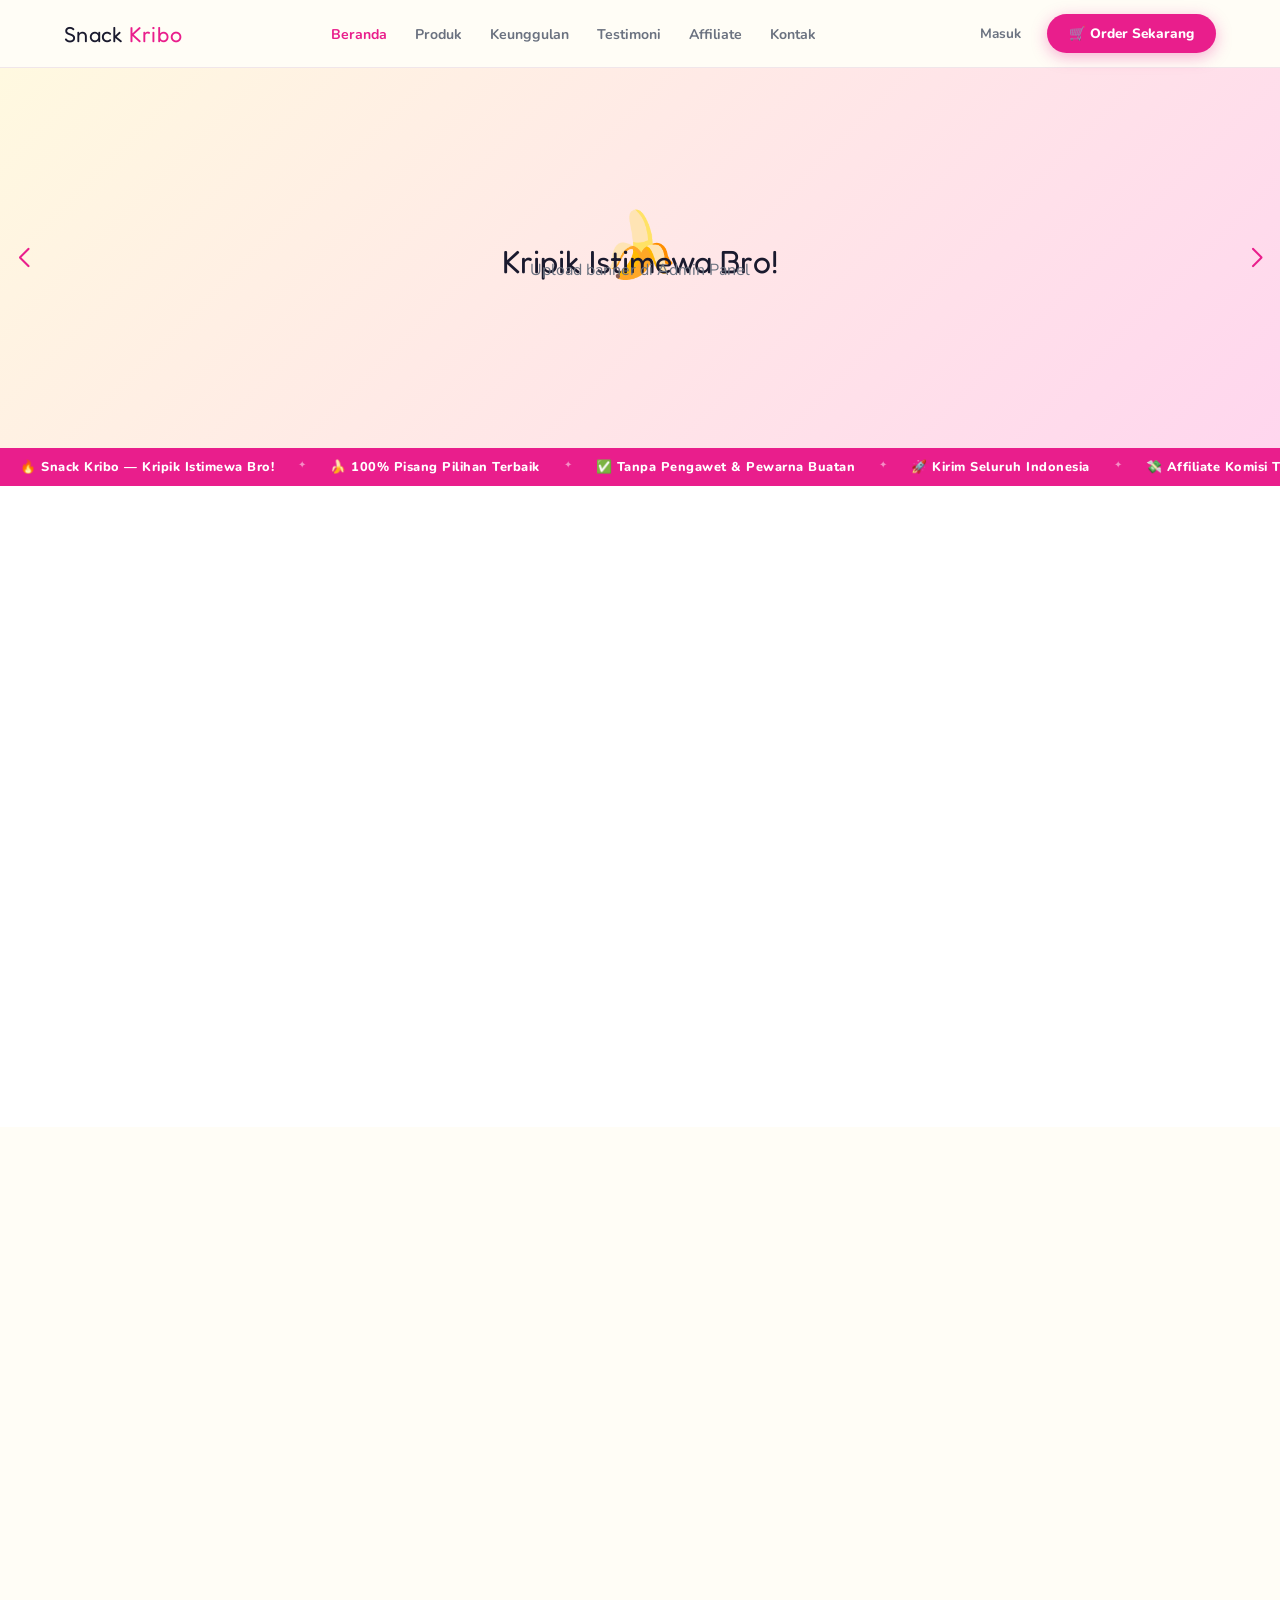
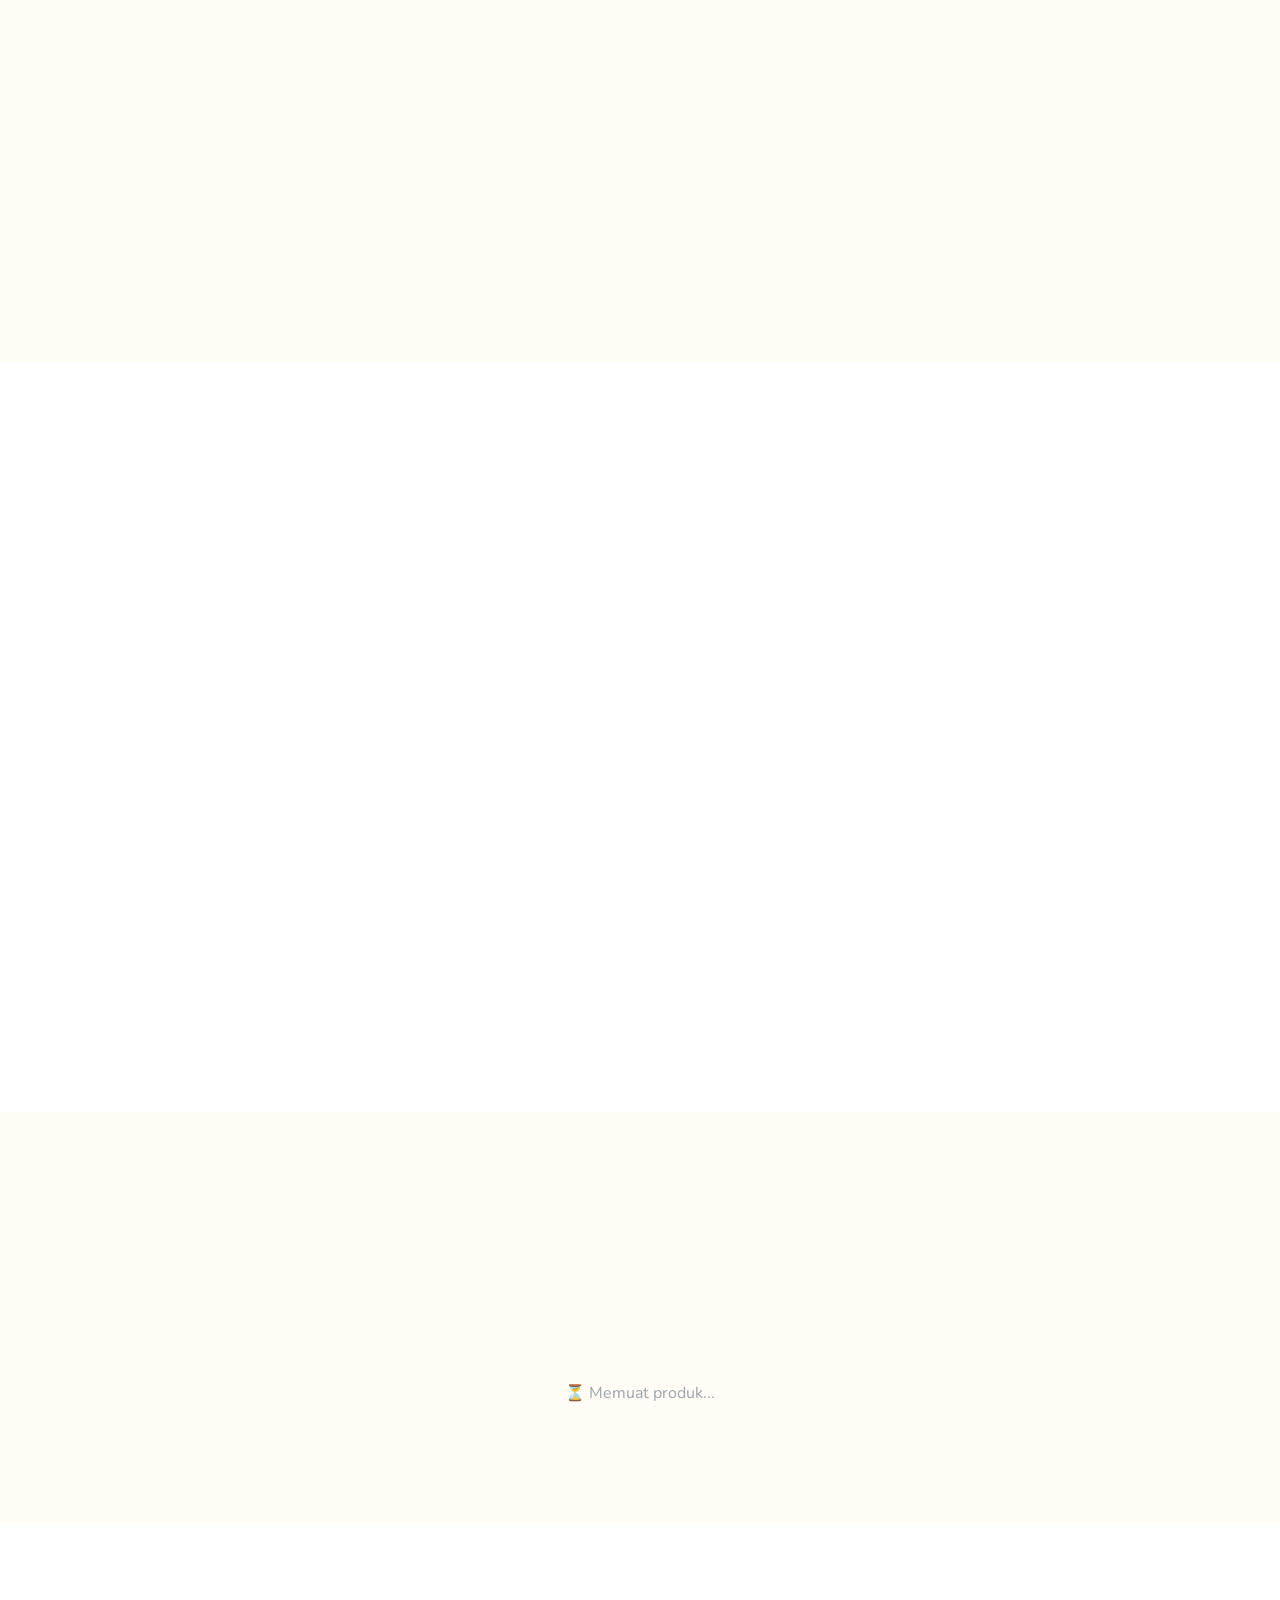
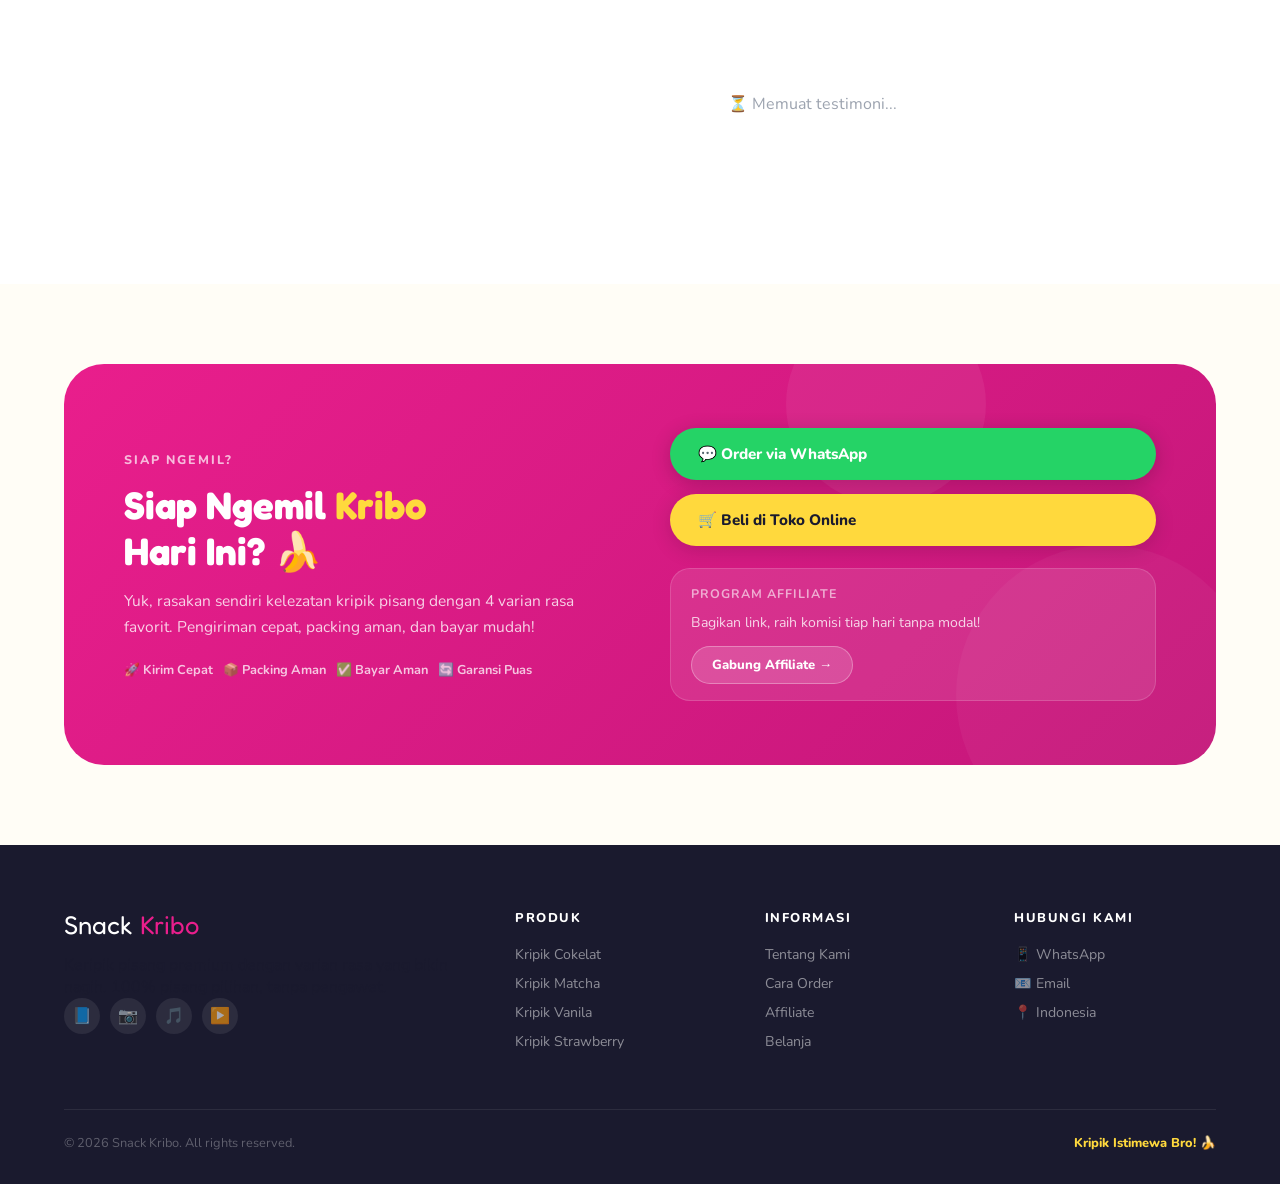
==== commit 771feaf6: "Update index.html" ====
--- a/index.html
+++ b/index.html
@@ -353,6 +353,12 @@
     if (s.logoUrl) {
       document.getElementById('navLogo').src = CLOUDINARY.thumb(s.logoUrl, 100);
       document.getElementById('navLogo').style.display = 'block';
+      // Update favicon dari logo toko
+      let favicon = document.querySelector("link[rel~='icon']");
+      if (!favicon) { favicon = document.createElement('link'); favicon.rel = 'icon'; document.head.appendChild(favicon); }
+      favicon.href = CLOUDINARY.thumb(s.logoUrl, 64);
+      favicon.type = 'image/png';
+    }
     }
     const brandWords = storeName.split(' ');
     const fmtName = brandWords.length > 1
--- a/css/landing.css
+++ b/css/landing.css
@@ -1,225 +1,374 @@
-@import url('https://fonts.googleapis.com/css2?family=Syne:wght@400;600;700;800&family=Plus+Jakarta+Sans:wght@300;400;500;600;700;800&display=swap');
+@import url('https://fonts.googleapis.com/css2?family=Nunito:wght@400;500;600;700;800;900&family=Fredoka+One&display=swap');
 
 :root {
-  --brand: #E91E8C;
-  --brand-dark: #C4177A;
-  --brand-glow: rgba(233,30,140,0.25);
+  --pink: #E91E8C;
+  --pink-light: #FFD6EE;
+  --pink-dark: #C4177A;
+  --green: #4CAF50;
+  --green-light: #E8F5E9;
   --yellow: #FFD93D;
-  --yellow-glow: rgba(255,217,61,0.3);
-  --bg: #0D0D0D;
-  --bg2: #141414;
-  --bg3: #1A1A1A;
-  --surface: #1E1E1E;
-  --surface2: #252525;
-  --text: #F5F5F0;
-  --text2: rgba(245,245,240,0.65);
-  --text3: rgba(245,245,240,0.35);
-  --border: rgba(255,255,255,0.07);
+  --yellow-light: #FFF9E0;
+  --yellow-dark: #F5C400;
+  --blue-light: #E3F2FD;
+  --orange: #FF7043;
+  --bg: #FFFDF6;
+  --bg2: #FFF5F9;
+  --white: #FFFFFF;
+  --text: #1A1A2E;
+  --text2: #6B7280;
+  --text3: #9CA3AF;
+  --border: #F0E6EA;
   --radius: 20px;
   --radius-lg: 32px;
+  --radius-xl: 40px;
+  --shadow: 0 8px 32px rgba(233,30,140,0.12);
+  --shadow-sm: 0 4px 16px rgba(0,0,0,0.08);
 }
 
 *, *::before, *::after { box-sizing: border-box; margin: 0; padding: 0; }
-html { scroll-behavior: smooth; font-family: 'Plus Jakarta Sans', sans-serif; background: var(--bg); color: var(--text); }
+html { scroll-behavior: smooth; font-family: 'Nunito', sans-serif; background: var(--bg); color: var(--text); }
 body { overflow-x: hidden; }
 a { text-decoration: none; color: inherit; }
 img { display: block; }
 
-/* NAVBAR */
+/* =========== NAVBAR =========== */
 .navbar {
-  position: fixed; top: 0; left: 0; width: 100%; z-index: 100;
+  position: fixed; top: 0; left: 0; width: 100%; z-index: 200;
+  background: rgba(255,253,246,0.92);
+  backdrop-filter: blur(16px);
+  border-bottom: 1.5px solid var(--border);
+  padding: 0 5%;
+  height: 68px;
   display: flex; align-items: center; justify-content: space-between;
-  padding: 18px 5%;
-  transition: all 0.4s ease;
-}
-.navbar::before {
-  content: '';
-  position: absolute; inset: 0;
-  background: transparent;
-  backdrop-filter: blur(0px);
-  transition: all 0.4s ease;
-  z-index: -1;
-}
-.navbar.scrolled::before {
-  background: rgba(13,13,13,0.88);
-  backdrop-filter: blur(20px);
-  border-bottom: 1px solid var(--border);
-}
-.nav-brand { display: flex; align-items: center; gap: 12px; font-family: 'Syne', sans-serif; font-weight: 800; font-size: 1.25rem; letter-spacing: -0.3px; }
-.nav-brand img { height: 42px; width: auto; object-fit: contain; border-radius: 8px; }
-.nav-brand span { color: var(--brand); }
-.nav-links { display: flex; gap: 36px; list-style: none; align-items: center; }
-.nav-links a {
-  font-weight: 500; font-size: 0.82rem; color: var(--text2);
-  text-transform: uppercase; letter-spacing: 1.2px;
-  transition: color 0.2s; position: relative;
-}
-.nav-links a::after { content:''; position:absolute; bottom:-4px; left:0; width:0; height:1.5px; background:var(--brand); transition:width 0.3s ease; }
-.nav-links a:hover { color: var(--text); }
-.nav-links a:hover::after { width: 100%; }
-.nav-actions { display: flex; gap: 12px; align-items: center; }
-.nav-actions a:first-child { font-size:0.82rem; font-weight:500; color:var(--text2); text-transform:uppercase; letter-spacing:1.2px; transition:color 0.2s; }
-.nav-actions a:first-child:hover { color: var(--text); }
-.nav-btn-shop { font-size:0.82rem; font-weight:700; text-transform:uppercase; letter-spacing:1.2px; padding:9px 22px; background:var(--brand); color:#fff; border-radius:50px; transition:all 0.25s; box-shadow:0 0 20px var(--brand-glow); }
-.nav-btn-shop:hover { background:var(--brand-dark); transform:translateY(-1px); box-shadow:0 4px 30px var(--brand-glow); }
-.mobile-toggle { display:none; font-size:1.5rem; background:none; border:none; color:var(--text); cursor:pointer; padding:4px; }
-.mobile-menu { position:fixed; top:0; right:-100%; width:280px; height:100vh; background:var(--bg2); border-left:1px solid var(--border); z-index:99; display:flex; flex-direction:column; padding:80px 24px 24px; transition:right 0.3s ease; }
-.mobile-menu.open { right: 0; }
-.mobile-menu a { padding:16px 0; border-bottom:1px solid var(--border); font-weight:600; color:var(--text2); text-transform:uppercase; letter-spacing:1px; font-size:0.88rem; transition:color 0.2s; }
-.mobile-menu a:hover { color: var(--brand); }
-
-/* HERO SLIDER */
-.hero-slider { margin-top:0; width:100%; position:relative; overflow:hidden; background:var(--bg); line-height:0; }
-.swiper { width: 100%; }
-.swiper-slide { display: block; }
+  transition: box-shadow 0.3s;
+}
+.navbar.scrolled { box-shadow: 0 4px 24px rgba(233,30,140,0.1); }
+.nav-brand { display:flex; align-items:center; gap:10px; }
+.nav-brand img { height:44px; width:auto; object-fit:contain; border-radius:50%; }
+.nav-brand-name { font-family:'Fredoka One',cursive; font-size:1.35rem; color:var(--text); letter-spacing:0.3px; }
+.nav-brand-name span { color:var(--pink); }
+.nav-links { display:flex; gap:28px; list-style:none; }
+.nav-links a { font-weight:700; font-size:0.88rem; color:var(--text2); transition:color 0.2s; position:relative; }
+.nav-links a.active, .nav-links a:hover { color:var(--pink); }
+.nav-links a::after { content:''; position:absolute; bottom:-4px; left:50%; transform:translateX(-50%); width:0; height:2.5px; background:var(--pink); border-radius:2px; transition:width 0.3s; }
+.nav-links a:hover::after { width:70%; }
+.nav-actions { display:flex; gap:10px; align-items:center; }
+.nav-actions .nav-login { font-weight:700; font-size:0.85rem; color:var(--text2); padding:8px 16px; border-radius:50px; transition:all 0.2s; }
+.nav-actions .nav-login:hover { color:var(--pink); }
+.nav-btn-order {
+  display:inline-flex; align-items:center; gap:8px;
+  padding:10px 22px; background:var(--pink); color:#fff;
+  font-weight:800; font-size:0.85rem; border-radius:50px;
+  box-shadow:0 4px 16px rgba(233,30,140,0.35);
+  transition:all 0.25s;
+}
+.nav-btn-order:hover { background:var(--pink-dark); transform:translateY(-2px); box-shadow:0 6px 22px rgba(233,30,140,0.4); }
+.mobile-toggle { display:none; background:none; border:none; font-size:1.6rem; cursor:pointer; color:var(--text); }
+.mobile-menu { position:fixed; top:0; right:-100%; width:280px; height:100vh; background:var(--white); border-left:2px solid var(--border); z-index:199; display:flex; flex-direction:column; padding:84px 24px 24px; transition:right 0.3s ease; box-shadow:-8px 0 32px rgba(0,0,0,0.08); }
+.mobile-menu.open { right:0; }
+.mobile-menu a { padding:14px 0; border-bottom:1.5px solid var(--border); font-weight:700; color:var(--text2); font-size:0.95rem; transition:color 0.2s; }
+.mobile-menu a:hover { color:var(--pink); }
+.mobile-close { position:absolute; top:20px; right:20px; background:none; border:none; font-size:1.6rem; cursor:pointer; color:var(--text2); }
+
+/* =========== HERO SLIDER =========== */
+.hero-slider {
+  margin-top: 68px;
+  width: 100%; position:relative; overflow:hidden;
+  background: var(--yellow-light);
+  line-height: 0;
+}
+.swiper { width:100%; }
+.swiper-slide { display:block; }
 .swiper-slide img { width:100%; height:auto; display:block; object-fit:contain; }
-.hero-slider::after { content:''; position:absolute; bottom:0; left:0; right:0; height:120px; background:linear-gradient(to top, var(--bg), transparent); pointer-events:none; z-index:2; }
-.swiper-pagination { bottom: 24px !important; z-index: 3; }
-.swiper-pagination-bullet { width:8px; height:8px; background:rgba(255,255,255,0.3); opacity:1; transition:all 0.3s; }
-.swiper-pagination-bullet-active { background:var(--brand); width:28px; border-radius:4px; box-shadow:0 0 10px var(--brand-glow); }
-
-/* MARQUEE */
-.marquee-strip { background:var(--brand); padding:12px 0; overflow:hidden; display:flex; }
-.marquee-inner { display:flex; width:max-content; animation:marquee 25s linear infinite; }
-.marquee-inner:hover { animation-play-state: paused; }
+.swiper-pagination { bottom:20px !important; z-index:3; }
+.swiper-pagination-bullet { width:8px; height:8px; background:rgba(233,30,140,0.3); opacity:1; transition:all 0.3s; }
+.swiper-pagination-bullet-active { background:var(--pink); width:24px; border-radius:4px; }
+.swiper-button-next, .swiper-button-prev { color:var(--pink) !important; }
+.swiper-button-next::after, .swiper-button-prev::after { font-size:1.2rem !important; font-weight:900 !important; }
+
+/* =========== MARQUEE =========== */
+.marquee-strip { background:var(--pink); padding:10px 0; overflow:hidden; display:flex; }
+.marquee-inner { display:flex; width:max-content; animation:marquee 22s linear infinite; }
+.marquee-inner:hover { animation-play-state:paused; }
 @keyframes marquee { from{transform:translateX(0)} to{transform:translateX(-50%)} }
-.marquee-item { white-space:nowrap; font-size:0.75rem; font-weight:700; color:rgba(255,255,255,0.9); padding:0 24px; letter-spacing:1.5px; text-transform:uppercase; flex-shrink:0; display:flex; align-items:center; gap:8px; }
-.marquee-item::after { content:'✦'; font-size:0.5rem; opacity:0.5; padding-left:16px; }
-
-/* SECTION BASE */
-.section-eyebrow { font-size:0.72rem; font-weight:700; letter-spacing:3px; text-transform:uppercase; color:var(--brand); margin-bottom:14px; display:flex; align-items:center; gap:10px; }
-.section-eyebrow::before { content:''; display:inline-block; width:24px; height:1.5px; background:var(--brand); }
-.section-title { font-family:'Syne',sans-serif; font-size:clamp(2rem,4vw,3rem); font-weight:800; line-height:1.1; color:var(--text); letter-spacing:-1px; margin-bottom:18px; }
-.section-title span { color: var(--brand); }
-.section-subtitle { font-size:1rem; color:var(--text2); line-height:1.75; max-width:560px; }
-
-/* FEATURES */
-.features-section { padding:80px 5%; background:var(--bg2); }
+.marquee-item { white-space:nowrap; font-size:0.8rem; font-weight:800; color:#fff; padding:0 20px; letter-spacing:0.5px; flex-shrink:0; display:flex; align-items:center; }
+.marquee-sep { color:rgba(255,255,255,0.5); margin:0 4px; font-size:0.6rem; }
+
+/* =========== SECTIONS =========== */
+.section-tag {
+  display:inline-flex; align-items:center; gap:6px;
+  background:var(--pink-light); color:var(--pink);
+  font-weight:800; font-size:0.75rem; letter-spacing:1px;
+  text-transform:uppercase; padding:6px 16px; border-radius:50px;
+  margin-bottom:14px;
+}
+.section-title {
+  font-family:'Fredoka One',cursive;
+  font-size:clamp(1.8rem,3.5vw,2.8rem);
+  line-height:1.15; color:var(--text); margin-bottom:12px;
+}
+.section-title .pink { color:var(--pink); }
+.section-title .green { color:var(--green); }
+.section-subtitle { font-size:1rem; color:var(--text2); line-height:1.7; max-width:560px; }
+
+/* =========== VARIANTS SECTION =========== */
+.variants-section { padding:80px 5%; background:var(--white); }
+.variants-inner { max-width:1300px; margin:0 auto; }
+.variants-header { text-align:center; margin-bottom:56px; }
+.variants-header .section-subtitle { margin:0 auto; text-align:center; }
+.variants-grid { display:grid; grid-template-columns:repeat(4,1fr); gap:20px; }
+
+.variant-card {
+  background:var(--white);
+  border:2px solid var(--border);
+  border-radius:var(--radius-lg);
+  padding:28px 20px 24px;
+  text-align:center;
+  transition:all 0.3s ease;
+  position:relative; overflow:hidden;
+  cursor:pointer;
+}
+.variant-card::before {
+  content:''; position:absolute; top:0; left:0; right:0; height:5px;
+  background:var(--card-color, var(--pink));
+}
+.variant-card:hover { transform:translateY(-8px); box-shadow:0 20px 48px rgba(0,0,0,0.1); border-color:var(--card-color,var(--pink)); }
+
+.variant-card.choco { --card-color:#8B4513; }
+.variant-card.matcha { --card-color:#4CAF50; }
+.variant-card.vanilla { --card-color:#FFD93D; }
+.variant-card.strawberry { --card-color:#E91E8C; }
+
+.variant-img-wrap {
+  width:100px; height:100px; margin:0 auto 16px;
+  border-radius:50%; display:flex; align-items:center; justify-content:center;
+  font-size:3.5rem;
+  background:var(--yellow-light);
+  transition:transform 0.3s;
+}
+.variant-card.choco .variant-img-wrap { background:#FBF0E6; }
+.variant-card.matcha .variant-img-wrap { background:#E8F5E9; }
+.variant-card.vanilla .variant-img-wrap { background:#FFF9E0; }
+.variant-card.strawberry .variant-img-wrap { background:#FFE4EE; }
+.variant-card:hover .variant-img-wrap { transform:scale(1.1) rotate(-5deg); }
+.variant-img-wrap img { width:100%; height:100%; object-fit:cover; border-radius:50%; }
+
+.variant-name { font-family:'Fredoka One',cursive; font-size:1.2rem; color:var(--text); margin-bottom:6px; }
+.variant-name span { color:var(--card-color,var(--pink)); }
+.variant-tagline { font-size:0.85rem; color:var(--text2); line-height:1.5; margin-bottom:16px; }
+.variant-badge {
+  display:inline-flex; align-items:center; gap:5px;
+  padding:5px 14px; border-radius:50px;
+  font-size:0.78rem; font-weight:800;
+  background:var(--card-color,var(--pink));
+  color:#fff;
+}
+
+/* =========== ABOUT SECTION =========== */
+.about-wrap { background:var(--bg); padding:80px 5%; }
+.about-section {
+  max-width:1300px; margin:0 auto;
+  display:grid; grid-template-columns:1fr 1fr; gap:72px; align-items:center;
+}
+.about-img-box {
+  position:relative;
+  width:100%; aspect-ratio:4/5;
+  border-radius:var(--radius-lg);
+  overflow:hidden;
+  background:var(--pink-light);
+  display:flex; align-items:center; justify-content:center;
+  border:2px solid var(--border);
+  box-shadow:8px 8px 0 var(--pink-light);
+}
+.about-img-box img { width:100%; height:100%; object-fit:cover; }
+.about-placeholder { font-size:6rem; }
+.about-deco-1 { position:absolute; top:-20px; right:-20px; width:80px; height:80px; border-radius:50%; background:var(--yellow); opacity:0.5; }
+.about-deco-2 { position:absolute; bottom:-16px; left:-16px; width:60px; height:60px; border-radius:50%; background:var(--pink); opacity:0.3; }
+.about-content .section-title { margin-top:10px; }
+.about-content p { font-size:0.98rem; color:var(--text2); line-height:1.8; margin-top:14px; }
+.about-content strong { color:var(--text); }
+.about-badges { display:flex; flex-wrap:wrap; gap:10px; margin-top:24px; }
+.about-badge-item {
+  display:inline-flex; align-items:center; gap:7px;
+  padding:8px 18px; border-radius:50px;
+  font-size:0.82rem; font-weight:800;
+  border:2px solid var(--border); background:var(--white);
+  color:var(--text2); transition:all 0.2s;
+}
+.about-badge-item:hover { border-color:var(--pink); color:var(--pink); }
+.btn-order-wa {
+  display:inline-flex; align-items:center; gap:10px;
+  margin-top:28px; padding:14px 32px;
+  background:var(--pink); color:#fff;
+  font-weight:800; font-size:0.95rem; border-radius:50px;
+  box-shadow:0 4px 20px rgba(233,30,140,0.35);
+  transition:all 0.25s;
+}
+.btn-order-wa:hover { transform:translateY(-3px); box-shadow:0 8px 28px rgba(233,30,140,0.4); }
+
+/* =========== FEATURES =========== */
+.features-section { padding:80px 5%; background:var(--white); }
 .features-inner { max-width:1300px; margin:0 auto; }
-.features-header { text-align:center; margin-bottom:56px; }
-.features-header .section-eyebrow { justify-content:center; }
-.features-header .section-eyebrow::before { display:none; }
-.features-header .section-subtitle { margin:0 auto; }
-.features-grid { display:grid; grid-template-columns:repeat(4,1fr); gap:2px; }
-.feature-card { background:var(--surface); padding:40px 28px; border:1px solid var(--border); transition:all 0.35s; position:relative; overflow:hidden; }
-.feature-card:first-child { border-radius:var(--radius) 0 0 var(--radius); }
-.feature-card:last-child { border-radius:0 var(--radius) var(--radius) 0; }
-.feature-card::before { content:''; position:absolute; inset:0; background:radial-gradient(circle at 50% 0%,var(--brand-glow),transparent 70%); opacity:0; transition:opacity 0.35s; }
-.feature-card:hover::before { opacity:1; }
-.feature-card:hover { border-color:rgba(233,30,140,0.3); transform:translateY(-4px); }
-.feature-icon { font-size:2.2rem; margin-bottom:20px; display:inline-block; }
-.feature-title { font-family:'Syne',sans-serif; font-size:1rem; font-weight:700; color:var(--text); margin-bottom:10px; }
-.feature-desc { font-size:0.875rem; color:var(--text2); line-height:1.65; }
-
-/* ABOUT */
-.about-section { display:grid; grid-template-columns:1fr 1fr; gap:80px; align-items:center; padding:120px 5%; max-width:1300px; margin:0 auto; }
-.about-image-wrap { position:relative; }
-.about-image-wrap::before { content:''; position:absolute; inset:-20px -20px 20px 20px; border:1.5px solid var(--border); border-radius:var(--radius-lg); z-index:0; }
-.about-image-wrap::after { content:''; position:absolute; top:-40px; right:-40px; width:200px; height:200px; background:radial-gradient(circle,var(--brand-glow),transparent 70%); border-radius:50%; pointer-events:none; }
-.about-img-inner { position:relative; z-index:1; width:100%; border-radius:var(--radius-lg); overflow:hidden; background:var(--surface); aspect-ratio:4/5; display:flex; align-items:center; justify-content:center; border:1px solid var(--border); }
-.about-img-inner img { width:100%; height:100%; object-fit:cover; }
-.about-placeholder { font-size:5rem; opacity:0.3; }
-.about-badge-row { display:flex; gap:10px; flex-wrap:wrap; margin-top:24px; position:relative; z-index:1; }
-.about-badge { display:inline-flex; align-items:center; gap:6px; padding:7px 14px; background:var(--surface2); border:1px solid var(--border); border-radius:50px; font-size:0.78rem; font-weight:600; color:var(--text2); }
-.about-content p { font-size:1rem; color:var(--text2); line-height:1.8; }
-.about-content p + p { margin-top:14px; }
-.about-content strong { color:var(--text); font-weight:700; }
-.btn-brand { display:inline-flex; align-items:center; gap:10px; margin-top:32px; padding:14px 32px; background:var(--brand); color:#fff; font-weight:700; font-size:0.9rem; border-radius:50px; transition:all 0.25s; box-shadow:0 0 30px var(--brand-glow); }
-.btn-brand:hover { background:var(--brand-dark); transform:translateY(-2px); box-shadow:0 6px 40px var(--brand-glow); }
-
-/* PRODUCTS */
-.products-section { padding:100px 5%; background:var(--bg); }
+.features-header { text-align:center; margin-bottom:52px; }
+.features-grid { display:grid; grid-template-columns:repeat(auto-fit, minmax(200px, 1fr)); gap:16px; max-width:960px; margin:0 auto; }
+.feature-card {
+  background:var(--bg);
+  border:2px solid var(--border);
+  border-radius:var(--radius);
+  padding:32px 20px; text-align:center;
+  transition:all 0.3s;
+}
+.feature-card:hover { transform:translateY(-5px); box-shadow:var(--shadow-sm); border-color:var(--pink); }
+.feature-icon { font-size:2.4rem; margin-bottom:14px; }
+.feature-title { font-weight:800; font-size:0.9rem; color:var(--text); line-height:1.4; }
+.feature-desc { font-size:0.8rem; color:var(--text2); margin-top:8px; line-height:1.6; }
+
+/* =========== PRODUCTS =========== */
+.products-section { padding:80px 5%; background:var(--bg); }
 .products-inner { max-width:1300px; margin:0 auto; }
-.products-header { display:flex; align-items:flex-end; justify-content:space-between; margin-bottom:48px; gap:20px; }
-.btn-ghost { display:inline-flex; align-items:center; gap:8px; padding:12px 24px; border:1.5px solid var(--border); color:var(--text2); font-weight:600; font-size:0.85rem; border-radius:50px; white-space:nowrap; transition:all 0.25s; flex-shrink:0; }
-.btn-ghost:hover { border-color:var(--brand); color:var(--brand); }
-.products-grid { display:grid; grid-template-columns:repeat(4,1fr); gap:16px; }
-.product-card { background:var(--surface); border:1px solid var(--border); border-radius:var(--radius); overflow:hidden; transition:all 0.3s; cursor:pointer; }
-.product-card:hover { border-color:rgba(233,30,140,0.35); transform:translateY(-6px); box-shadow:0 20px 40px rgba(0,0,0,0.4),0 0 30px var(--brand-glow); }
-.product-img-wrap { width:100%; aspect-ratio:1/1; background:var(--surface2); display:flex; align-items:center; justify-content:center; overflow:hidden; position:relative; }
-.product-img-wrap img { width:100%; height:100%; object-fit:cover; transition:transform 0.4s ease; }
-.product-card:hover .product-img-wrap img { transform:scale(1.06); }
-.product-info { padding:18px 16px 20px; }
-.product-name { font-family:'Syne',sans-serif; font-size:0.97rem; font-weight:700; color:var(--text); margin-bottom:6px; line-height:1.3; }
-.product-price { font-size:1rem; font-weight:700; color:var(--yellow); margin-bottom:14px; }
-.btn-buy-card { display:block; text-align:center; padding:9px 16px; background:transparent; border:1.5px solid var(--border); color:var(--text2); font-weight:600; font-size:0.82rem; border-radius:50px; letter-spacing:0.5px; transition:all 0.25s; }
-.btn-buy-card:hover { background:var(--brand); border-color:var(--brand); color:#fff; }
-
-/* TESTIMONIALS */
-.testi-section { padding:100px 5%; background:var(--bg2); }
+.products-header { display:flex; align-items:flex-end; justify-content:space-between; margin-bottom:44px; }
+.btn-see-all {
+  display:inline-flex; align-items:center; gap:8px;
+  padding:11px 24px; border:2px solid var(--pink);
+  color:var(--pink); font-weight:800; font-size:0.85rem;
+  border-radius:50px; transition:all 0.25s; white-space:nowrap;
+}
+.btn-see-all:hover { background:var(--pink); color:#fff; }
+.products-grid { display:grid; grid-template-columns:repeat(4,1fr); gap:18px; }
+.prod-card {
+  background:var(--white);
+  border:2px solid var(--border);
+  border-radius:var(--radius-lg); overflow:hidden;
+  transition:all 0.3s; cursor:pointer;
+}
+.prod-card:hover { transform:translateY(-6px); box-shadow:0 16px 40px rgba(233,30,140,0.13); border-color:var(--pink); }
+.prod-img-wrap { width:100%; aspect-ratio:1/1; background:var(--yellow-light); display:flex; align-items:center; justify-content:center; overflow:hidden; position:relative; }
+.prod-img-wrap img { width:100%; height:100%; object-fit:cover; transition:transform 0.4s; }
+.prod-card:hover .prod-img-wrap img { transform:scale(1.06); }
+.prod-emoji-fallback { font-size:4rem; }
+.prod-info { padding:16px 16px 20px; }
+.prod-name { font-weight:800; font-size:0.97rem; color:var(--text); margin-bottom:5px; }
+.prod-desc { font-size:0.8rem; color:var(--text2); line-height:1.5; margin-bottom:12px; }
+.prod-price { font-family:'Fredoka One',cursive; font-size:1.2rem; color:var(--pink); margin-bottom:14px; }
+.btn-buy {
+  display:block; text-align:center;
+  padding:10px 16px; background:var(--pink); color:#fff;
+  font-weight:800; font-size:0.82rem; border-radius:50px;
+  transition:all 0.25s;
+}
+.btn-buy:hover { background:var(--pink-dark); transform:scale(1.02); }
+
+/* =========== TESTIMONIALS =========== */
+.testi-section { padding:80px 5%; background:var(--white); }
 .testi-inner { max-width:1300px; margin:0 auto; }
-.testi-header { margin-bottom:48px; }
-.testi-grid { display:grid; grid-template-columns:repeat(3,1fr); gap:16px; }
-.testi-card { background:var(--surface); border:1px solid var(--border); border-radius:var(--radius); padding:32px 28px; transition:border-color 0.3s; }
-.testi-card:hover { border-color:rgba(233,30,140,0.3); }
-.testi-stars { color:var(--yellow); font-size:1rem; letter-spacing:2px; margin-bottom:16px; }
-.testi-text { font-size:0.95rem; color:var(--text2); line-height:1.75; font-style:italic; margin-bottom:24px; }
-.testi-author { display:flex; align-items:center; gap:12px; }
-.testi-avatar { width:40px; height:40px; border-radius:50%; background:linear-gradient(135deg,var(--brand),var(--yellow)); display:flex; align-items:center; justify-content:center; font-weight:800; font-size:0.9rem; color:#fff; flex-shrink:0; }
-.testi-name { font-weight:700; font-size:0.9rem; color:var(--text); }
-.testi-loc { font-size:0.78rem; color:var(--text3); margin-top:2px; }
-
-/* AFFILIATE CTA */
-.affiliate-section { padding:80px 5%; background:var(--bg); }
-.affiliate-banner { max-width:1300px; margin:0 auto; background:linear-gradient(135deg,var(--brand) 0%,#9B1FFF 100%); border-radius:var(--radius-lg); padding:80px 60px; display:grid; grid-template-columns:1fr auto; align-items:center; gap:40px; position:relative; overflow:hidden; }
-.affiliate-banner::before { content:''; position:absolute; top:-60px; right:-60px; width:400px; height:400px; border-radius:50%; background:rgba(255,255,255,0.05); pointer-events:none; }
-.affiliate-banner::after { content:''; position:absolute; bottom:-80px; left:30%; width:300px; height:300px; border-radius:50%; background:rgba(255,255,255,0.04); pointer-events:none; }
-.affiliate-banner-content { position:relative; z-index:1; }
-.affiliate-eyebrow { font-size:0.72rem; font-weight:700; letter-spacing:3px; text-transform:uppercase; color:rgba(255,255,255,0.6); margin-bottom:16px; }
-.affiliate-banner h2 { font-family:'Syne',sans-serif; font-size:clamp(2rem,3.5vw,2.8rem); font-weight:800; line-height:1.1; color:#fff; letter-spacing:-1px; margin-bottom:16px; }
-.affiliate-banner h2 span { color:var(--yellow); }
-.affiliate-banner p { font-size:1rem; color:rgba(255,255,255,0.75); line-height:1.7; max-width:520px; }
-.affiliate-cta { position:relative; z-index:1; flex-shrink:0; }
-.btn-affiliate-large { display:inline-flex; align-items:center; gap:10px; padding:16px 36px; background:var(--yellow); color:#1A1A1A; font-weight:800; font-size:0.95rem; border-radius:50px; letter-spacing:0.3px; transition:all 0.25s; box-shadow:0 4px 20px var(--yellow-glow); white-space:nowrap; }
-.btn-affiliate-large:hover { transform:translateY(-3px); box-shadow:0 8px 30px var(--yellow-glow); }
-
-/* FOOTER */
-.footer { background:var(--bg2); border-top:1px solid var(--border); padding:80px 5% 40px; }
-.footer-grid { max-width:1300px; margin:0 auto; display:grid; grid-template-columns:2fr 1fr 1fr 1fr; gap:60px; margin-bottom:60px; }
-.footer-brand-name { font-family:'Syne',sans-serif; font-size:1.6rem; font-weight:800; color:var(--text); margin-bottom:16px; }
-.footer-brand-name span { color:var(--brand); }
-.footer-brand p { color:var(--text2); line-height:1.7; margin-bottom:24px; font-size:0.9rem; max-width:280px; }
-.footer-wa { display:inline-flex; align-items:center; gap:8px; padding:11px 22px; background:#25D366; color:#fff; border-radius:50px; font-weight:700; font-size:0.85rem; transition:all 0.2s; }
-.footer-wa:hover { transform:translateY(-2px); box-shadow:0 8px 20px rgba(37,211,102,0.3); }
-.footer-col h4 { font-family:'Syne',sans-serif; font-size:0.78rem; font-weight:700; color:var(--text); text-transform:uppercase; letter-spacing:2px; margin-bottom:20px; }
-.footer-col a { display:block; color:var(--text2); margin-bottom:12px; font-size:0.88rem; transition:all 0.2s; }
-.footer-col a:hover { color:var(--brand); transform:translateX(4px); }
-.footer-bottom { max-width:1300px; margin:0 auto; display:flex; align-items:center; justify-content:space-between; padding-top:28px; border-top:1px solid var(--border); color:var(--text3); font-size:0.82rem; }
-
-/* REVEAL ANIMATIONS */
-.reveal { opacity:0; transform:translateY(28px); transition:opacity 0.65s ease,transform 0.65s ease; }
+.testi-layout { display:grid; grid-template-columns:280px 1fr; gap:64px; align-items:center; }
+.testi-left h2 { font-family:'Fredoka One',cursive; font-size:clamp(2rem,3vw,2.8rem); line-height:1.2; color:var(--text); }
+.testi-left h2 span { color:var(--pink); }
+.testi-left p { color:var(--text2); margin-top:12px; font-size:0.95rem; line-height:1.7; }
+.testi-grid { display:flex; flex-direction:column; gap:14px; }
+.testi-card {
+  background:var(--bg);
+  border:2px solid var(--border);
+  border-radius:var(--radius);
+  padding:22px 24px;
+  display:flex; gap:16px;
+  transition:all 0.3s;
+}
+.testi-card:hover { border-color:var(--pink); box-shadow:var(--shadow-sm); }
+.testi-avatar {
+  width:44px; height:44px; border-radius:50%; flex-shrink:0;
+  background:linear-gradient(135deg,var(--pink),var(--yellow));
+  display:flex; align-items:center; justify-content:center;
+  font-weight:900; font-size:1rem; color:#fff;
+}
+.testi-body { flex:1; }
+.testi-stars { color:var(--yellow-dark); font-size:0.85rem; letter-spacing:2px; margin-bottom:6px; }
+.testi-text { font-size:0.9rem; color:var(--text); line-height:1.65; font-style:italic; }
+.testi-name { font-weight:800; font-size:0.82rem; color:var(--text2); margin-top:8px; }
+
+/* =========== CTA ORDER =========== */
+.cta-section { padding:80px 5%; background:var(--bg); }
+.cta-inner { max-width:1300px; margin:0 auto; }
+.cta-box {
+  background:linear-gradient(135deg,var(--pink) 0%,#C4177A 100%);
+  border-radius:var(--radius-xl);
+  padding:64px 60px;
+  display:grid; grid-template-columns:1fr 1fr; gap:60px; align-items:center;
+  position:relative; overflow:hidden;
+}
+.cta-box::before { content:''; position:absolute; top:-60px; right:20%; width:200px; height:200px; border-radius:50%; background:rgba(255,255,255,0.06); }
+.cta-box::after { content:''; position:absolute; bottom:-80px; right:-40px; width:300px; height:300px; border-radius:50%; background:rgba(255,255,255,0.04); }
+.cta-left { position:relative; z-index:1; }
+.cta-eyebrow { font-size:0.78rem; font-weight:800; letter-spacing:2px; text-transform:uppercase; color:rgba(255,255,255,0.7); margin-bottom:14px; }
+.cta-left h2 { font-family:'Fredoka One',cursive; font-size:clamp(1.8rem,3vw,2.8rem); color:#fff; line-height:1.2; margin-bottom:14px; }
+.cta-left h2 span { color:var(--yellow); }
+.cta-left p { color:rgba(255,255,255,0.8); font-size:0.97rem; line-height:1.7; }
+.cta-right { position:relative; z-index:1; display:flex; flex-direction:column; gap:14px; }
+.cta-btn-wa {
+  display:inline-flex; align-items:center; gap:12px;
+  padding:16px 28px; background:#25D366; color:#fff;
+  font-weight:800; font-size:0.95rem; border-radius:50px;
+  box-shadow:0 4px 20px rgba(0,0,0,0.2); transition:all 0.25s;
+}
+.cta-btn-wa:hover { transform:translateY(-3px); box-shadow:0 8px 28px rgba(0,0,0,0.25); }
+.cta-btn-shop {
+  display:inline-flex; align-items:center; gap:12px;
+  padding:16px 28px; background:var(--yellow); color:var(--text);
+  font-weight:800; font-size:0.95rem; border-radius:50px;
+  box-shadow:0 4px 20px rgba(0,0,0,0.15); transition:all 0.25s;
+}
+.cta-btn-shop:hover { transform:translateY(-3px); box-shadow:0 8px 28px rgba(0,0,0,0.2); }
+.cta-guarantees { display:flex; flex-wrap:wrap; gap:10px; margin-top:4px; }
+.cta-guarantee-item { display:flex; align-items:center; gap:6px; color:rgba(255,255,255,0.75); font-size:0.8rem; font-weight:700; }
+
+/* =========== FOOTER =========== */
+.footer { background:var(--text); padding:64px 5% 32px; }
+.footer-top { max-width:1300px; margin:0 auto; display:grid; grid-template-columns:2fr 1fr 1fr 1fr; gap:48px; margin-bottom:48px; }
+.footer-brand-name { font-family:'Fredoka One',cursive; font-size:1.6rem; color:#fff; margin-bottom:14px; }
+.footer-brand-name span { color:var(--pink); }
+.footer-brand p { color:rgba(255,255,255,0.55); font-size:0.88rem; line-height:1.7; margin-bottom:20px; max-width:260px; }
+.footer-socials { display:flex; gap:10px; }
+.footer-social-btn { width:36px; height:36px; border-radius:50%; background:rgba(255,255,255,0.08); display:flex; align-items:center; justify-content:center; font-size:1rem; color:rgba(255,255,255,0.6); transition:all 0.2s; }
+.footer-social-btn:hover { background:var(--pink); color:#fff; }
+.footer-col h4 { font-weight:800; font-size:0.8rem; color:#fff; text-transform:uppercase; letter-spacing:1.5px; margin-bottom:18px; }
+.footer-col a { display:block; color:rgba(255,255,255,0.5); margin-bottom:10px; font-size:0.88rem; transition:all 0.2s; }
+.footer-col a:hover { color:var(--yellow); transform:translateX(4px); }
+.footer-bottom { max-width:1300px; margin:0 auto; display:flex; align-items:center; justify-content:space-between; padding-top:24px; border-top:1px solid rgba(255,255,255,0.08); color:rgba(255,255,255,0.3); font-size:0.8rem; }
+
+/* =========== ANIMATIONS =========== */
+.reveal { opacity:0; transform:translateY(24px); transition:opacity 0.6s ease,transform 0.6s ease; }
 .reveal.visible { opacity:1; transform:translateY(0); }
 .reveal-delay-1 { transition-delay:0.1s; }
 .reveal-delay-2 { transition-delay:0.2s; }
 .reveal-delay-3 { transition-delay:0.3s; }
-
-/* RESPONSIVE */
+.reveal-delay-4 { transition-delay:0.4s; }
+
+/* =========== RESPONSIVE =========== */
 @media (max-width:1100px) {
-  .features-grid { grid-template-columns:repeat(2,1fr); }
-  .feature-card:first-child { border-radius:var(--radius) var(--radius) 0 0; }
-  .feature-card:last-child { border-radius:0 0 var(--radius) var(--radius); }
-  .affiliate-banner { grid-template-columns:1fr; text-align:center; padding:60px 40px; }
-  .affiliate-banner p { margin:0 auto; }
+  .features-grid { grid-template-columns:repeat(3,1fr); }
+  .cta-box { grid-template-columns:1fr; gap:36px; padding:48px 40px; }
 }
 @media (max-width:992px) {
-  .about-section { grid-template-columns:1fr; gap:48px; }
-  .about-image-wrap::before { display:none; }
-  .about-img-inner { aspect-ratio:16/9; }
+  .variants-grid { grid-template-columns:repeat(2,1fr); }
+  .about-section { grid-template-columns:1fr; gap:44px; }
+  .about-img-box { aspect-ratio:16/9; max-height:300px; }
   .products-grid { grid-template-columns:repeat(2,1fr); }
-  .testi-grid { grid-template-columns:repeat(2,1fr); }
-  .footer-grid { grid-template-columns:1fr 1fr; gap:40px; }
-  .products-header { flex-direction:column; align-items:flex-start; }
+  .testi-layout { grid-template-columns:1fr; gap:36px; }
+  .footer-top { grid-template-columns:1fr 1fr; gap:36px; }
+  .products-header { flex-direction:column; align-items:flex-start; gap:16px; }
 }
 @media (max-width:768px) {
   .nav-links,.nav-actions { display:none; }
   .mobile-toggle { display:block; }
-  .features-section,.testi-section,.products-section,.affiliate-section { padding:60px 20px; }
-  .about-section { padding:60px 20px; }
-  .affiliate-banner { padding:44px 24px; border-radius:var(--radius); }
-  .affiliate-banner h2 { font-size:1.8rem; }
-  .products-grid { gap:12px; }
-  .testi-grid { grid-template-columns:1fr; }
-  .footer { padding:56px 20px 32px; }
-  .footer-grid { grid-template-columns:1fr; gap:32px; }
-  .footer-bottom { flex-direction:column; gap:8px; text-align:center; }
-}
+  .variants-section,.about-wrap,.features-section,.products-section,.testi-section,.cta-section { padding:60px 20px; }
+  .cta-box { padding:44px 24px; border-radius:var(--radius-lg); }
+  .cta-box::before,.cta-box::after { display:none; }
+  .features-grid { grid-template-columns:repeat(2,1fr); max-width:100%; }
+  .footer { padding:48px 20px 24px; }
+  .footer-top { grid-template-columns:1fr; gap:28px; }
+  .footer-bottom { flex-direction:column; gap:6px; text-align:center; }
+}
+@media (max-width:500px) {
+  .variants-grid { grid-template-columns:1fr 1fr; gap:12px; }
+  .products-grid { grid-template-columns:1fr 1fr; gap:12px; }
+}
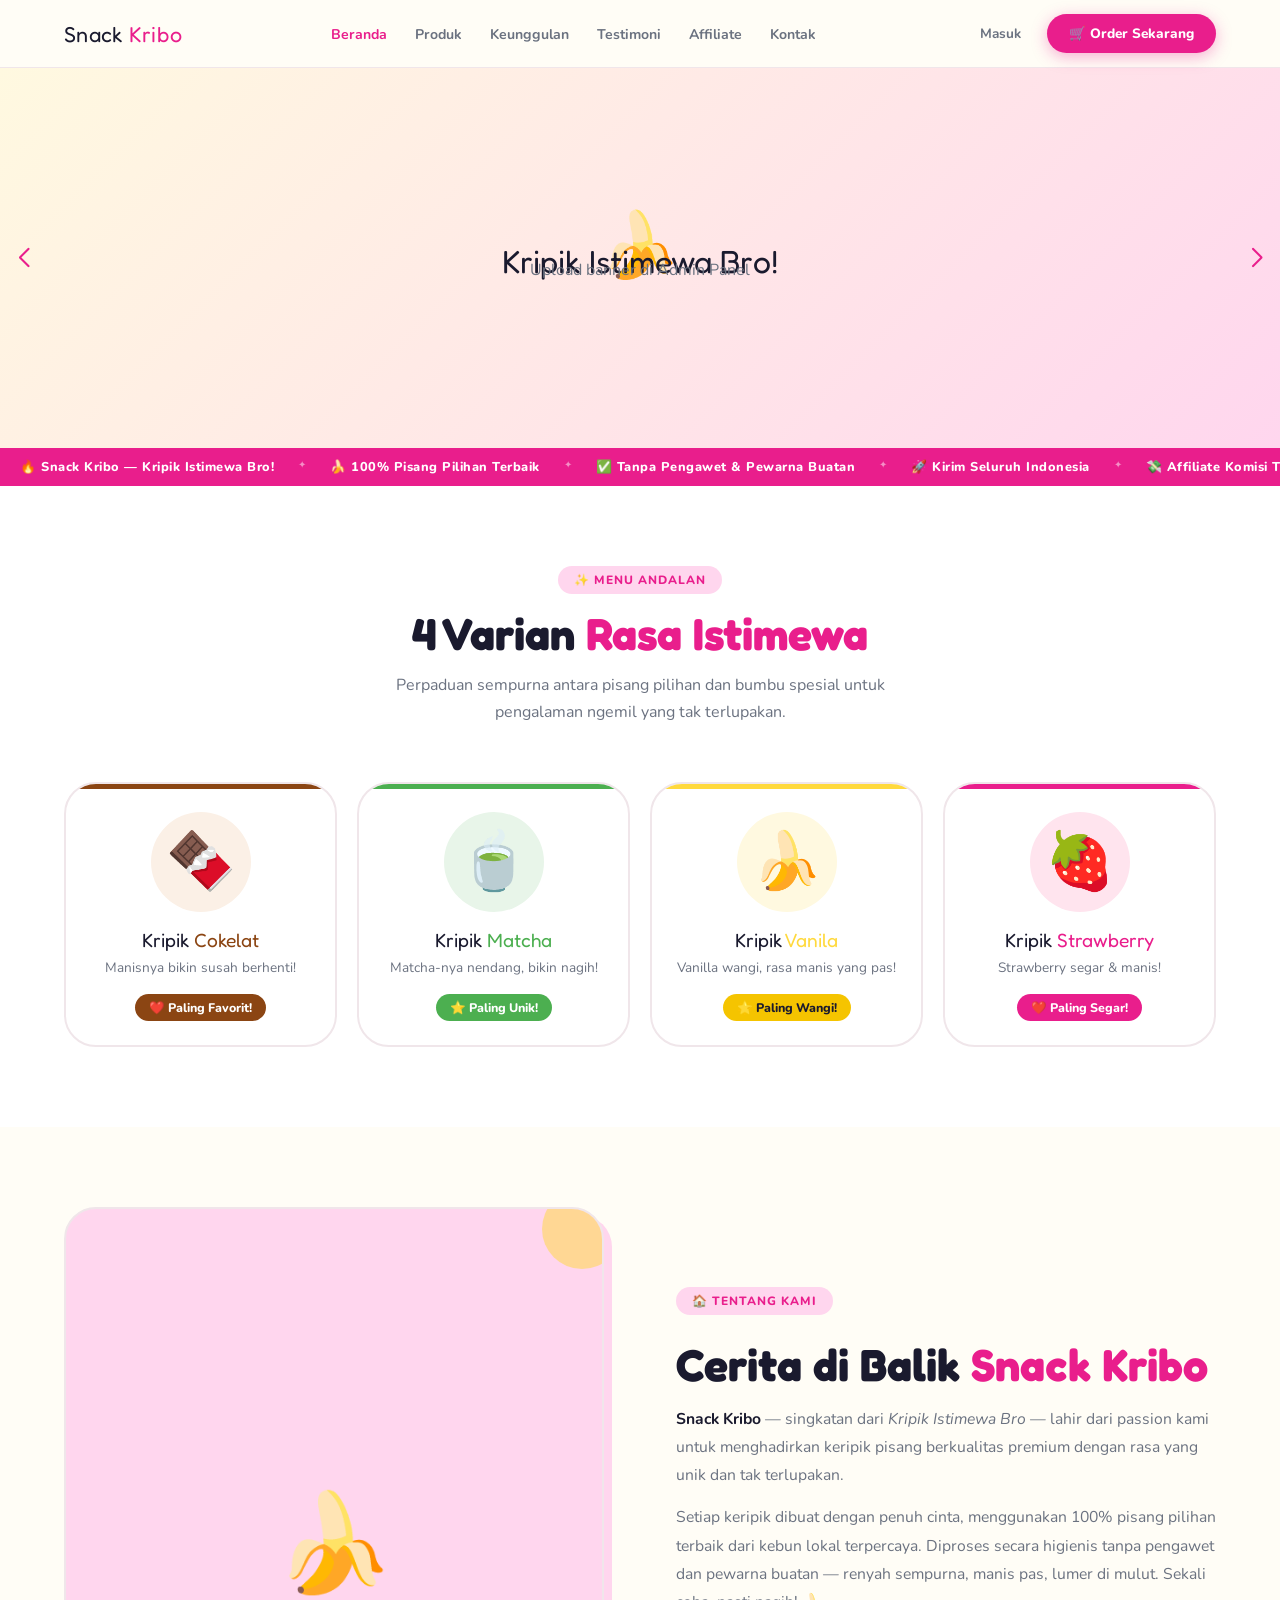
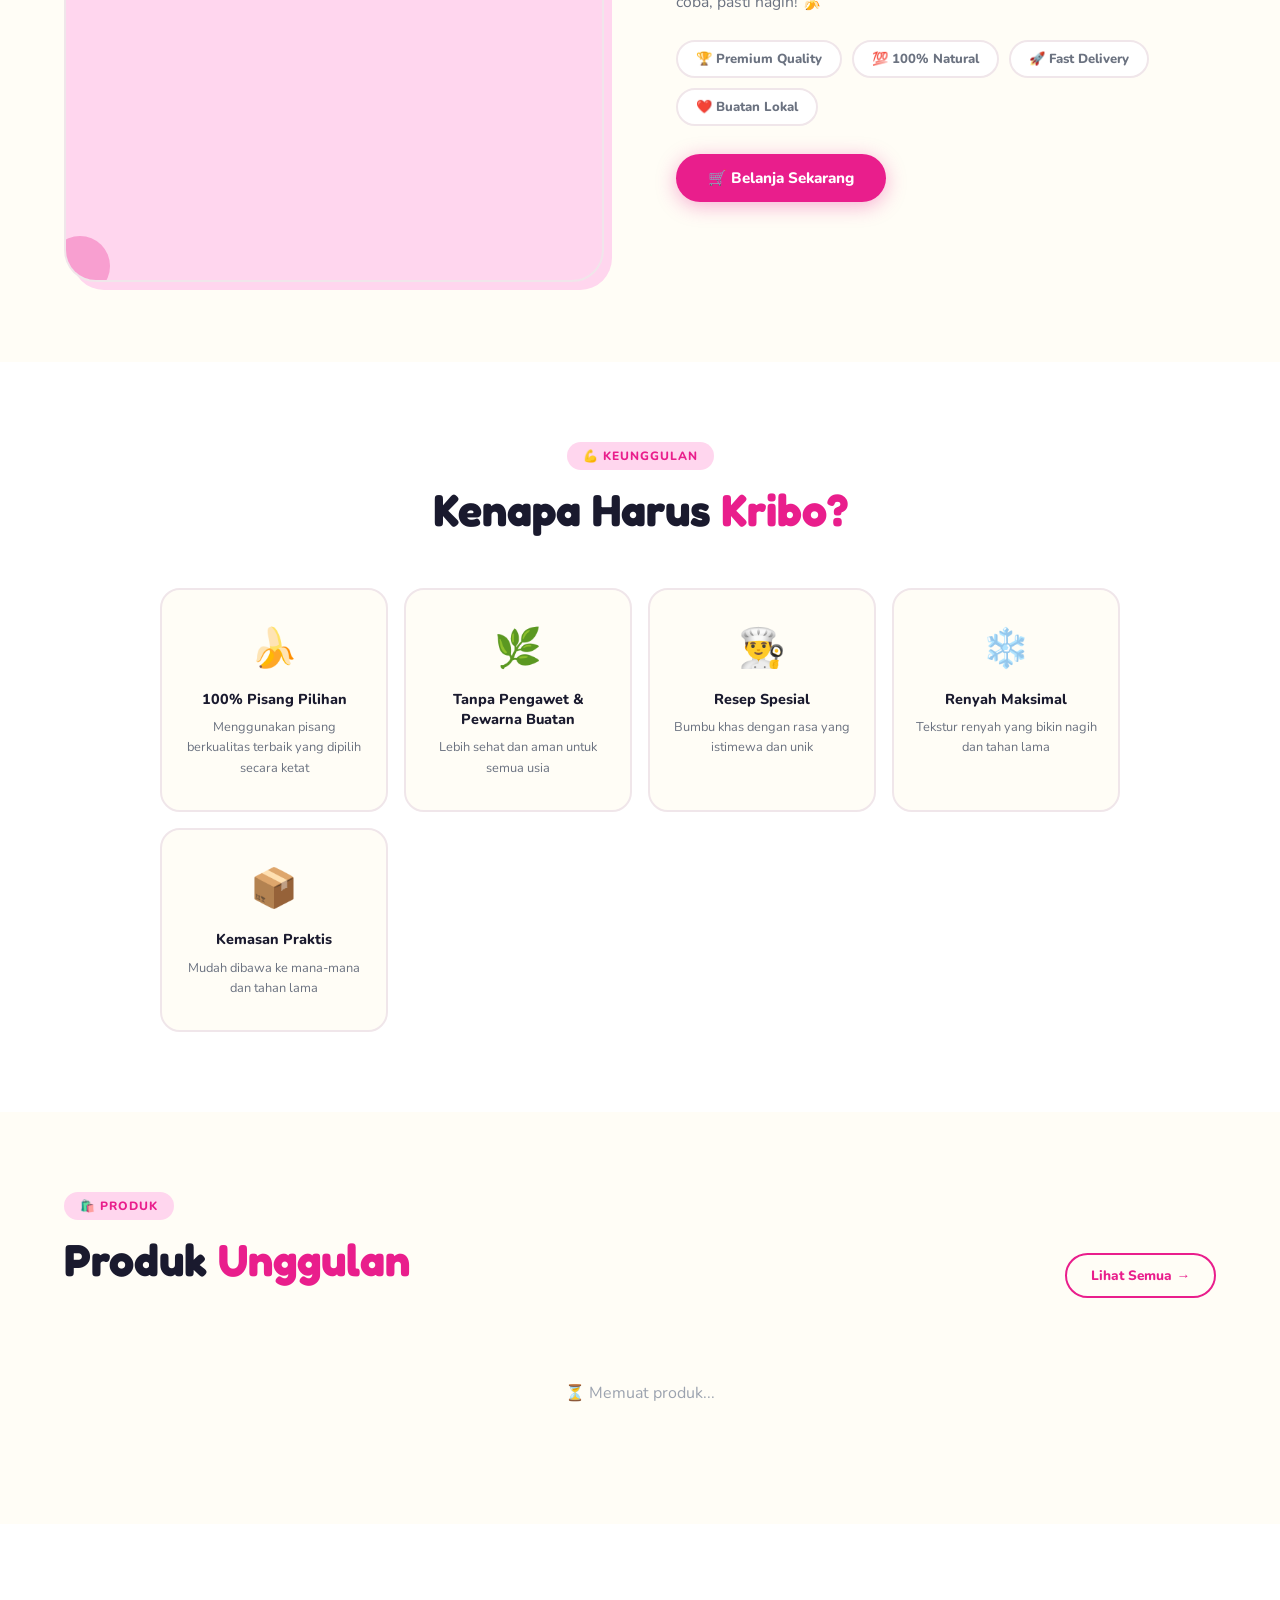
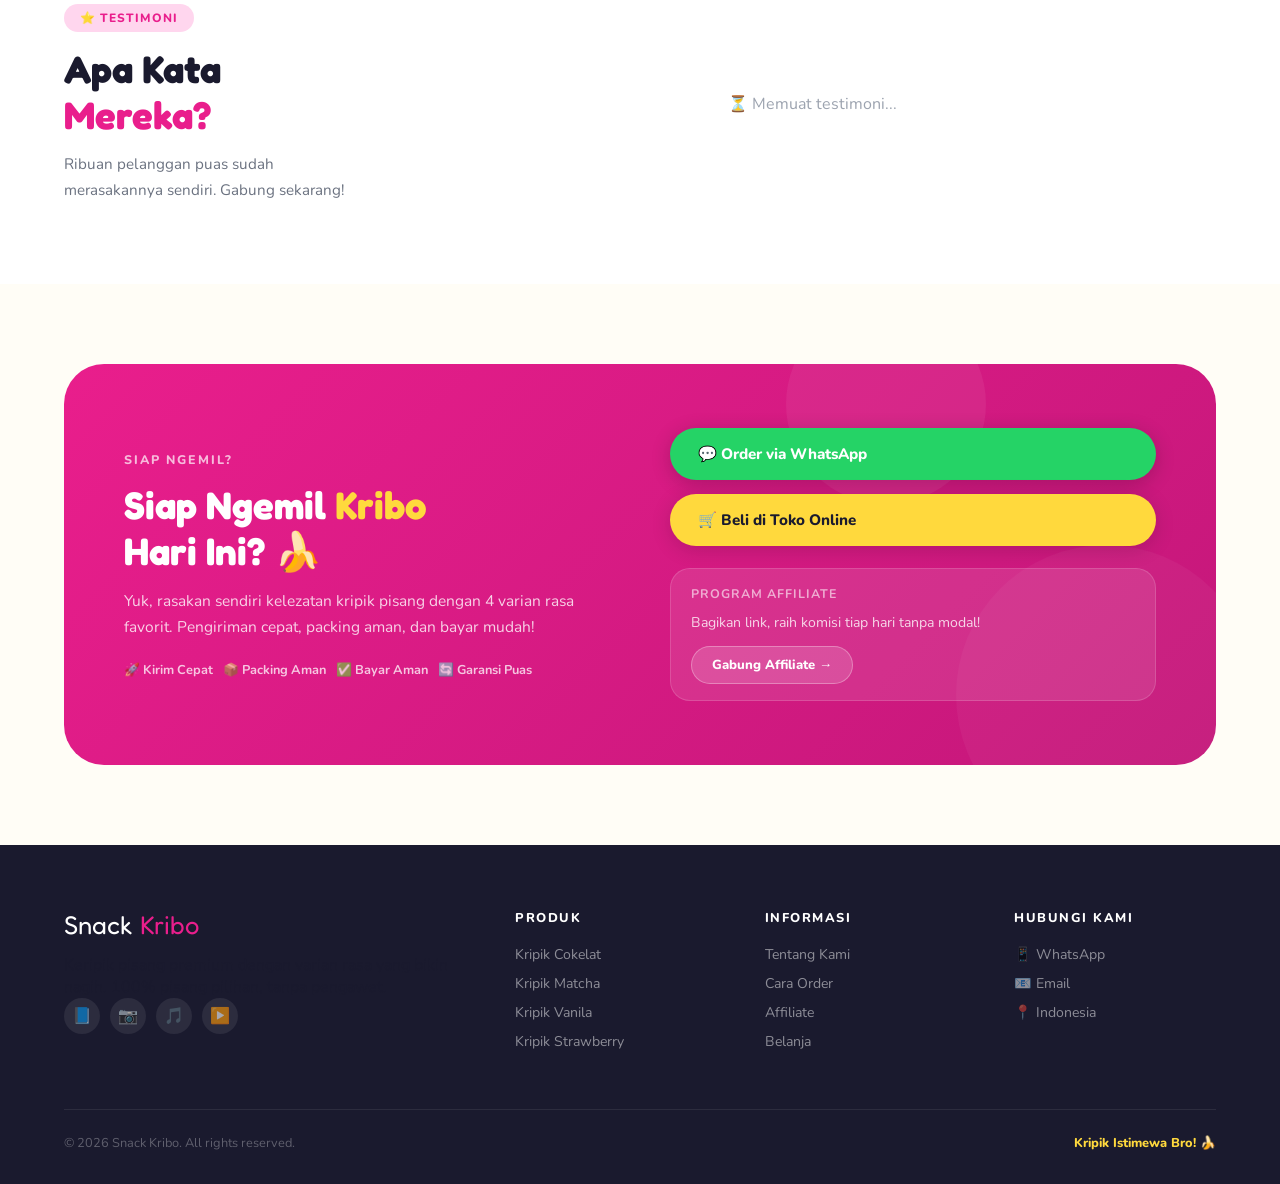
==== commit 5c9b3e30: "Update index.html" ====
--- a/index.html
+++ b/index.html
@@ -342,6 +342,32 @@
 document.querySelectorAll('.reveal').forEach(el => revealObs.observe(el));
 
 // Render
+function updatePWAManifest(s) {
+  const logoUrl = (s && s.logoUrl) || '/images/logo-kribo.png';
+  const name    = (s && s.storeName) || 'Snack Kribo';
+  const color   = (s && s.primaryColor) || '#E91E8C';
+  const manifest = {
+    name, short_name: name.split(' ').slice(0,2).join(' '),
+    description: name + ' - Toko Online',
+    start_url: '/', display: 'standalone',
+    background_color: '#0A0A14', theme_color: color, orientation: 'portrait',
+    icons: [
+      { src: logoUrl, sizes: '192x192', type: 'image/png', purpose: 'any maskable' },
+      { src: logoUrl, sizes: '512x512', type: 'image/png', purpose: 'any maskable' }
+    ],
+    categories: ['food', 'shopping', 'lifestyle']
+  };
+  const blob = new Blob([JSON.stringify(manifest)], { type: 'application/json' });
+  const url  = URL.createObjectURL(blob);
+  let link = document.querySelector('link[rel="manifest"]');
+  if (!link) { link = document.createElement('link'); link.rel = 'manifest'; document.head.appendChild(link); }
+  if (link._blobUrl) URL.revokeObjectURL(link._blobUrl);
+  link._blobUrl = url;
+  link.href = url;
+  const themeMeta = document.querySelector('meta[name="theme-color"]');
+  if (themeMeta) themeMeta.content = color;
+}
+
 async function renderLanding() {
   try {
     await DB.init();
@@ -358,8 +384,13 @@
       if (!favicon) { favicon = document.createElement('link'); favicon.rel = 'icon'; document.head.appendChild(favicon); }
       favicon.href = CLOUDINARY.thumb(s.logoUrl, 64);
       favicon.type = 'image/png';
-    }
-    }
+      // Update apple-touch-icon
+      let atIcon = document.querySelector('link[rel="apple-touch-icon"]');
+      if (!atIcon) { atIcon = document.createElement('link'); atIcon.rel = 'apple-touch-icon'; document.head.appendChild(atIcon); }
+      atIcon.href = s.logoUrl;
+    }
+    // Update PWA manifest dinamis
+    updatePWAManifest(s);
     const brandWords = storeName.split(' ');
     const fmtName = brandWords.length > 1
       ? brandWords.slice(0,-1).join(' ') + ' <span>' + brandWords.slice(-1)[0] + '</span>'
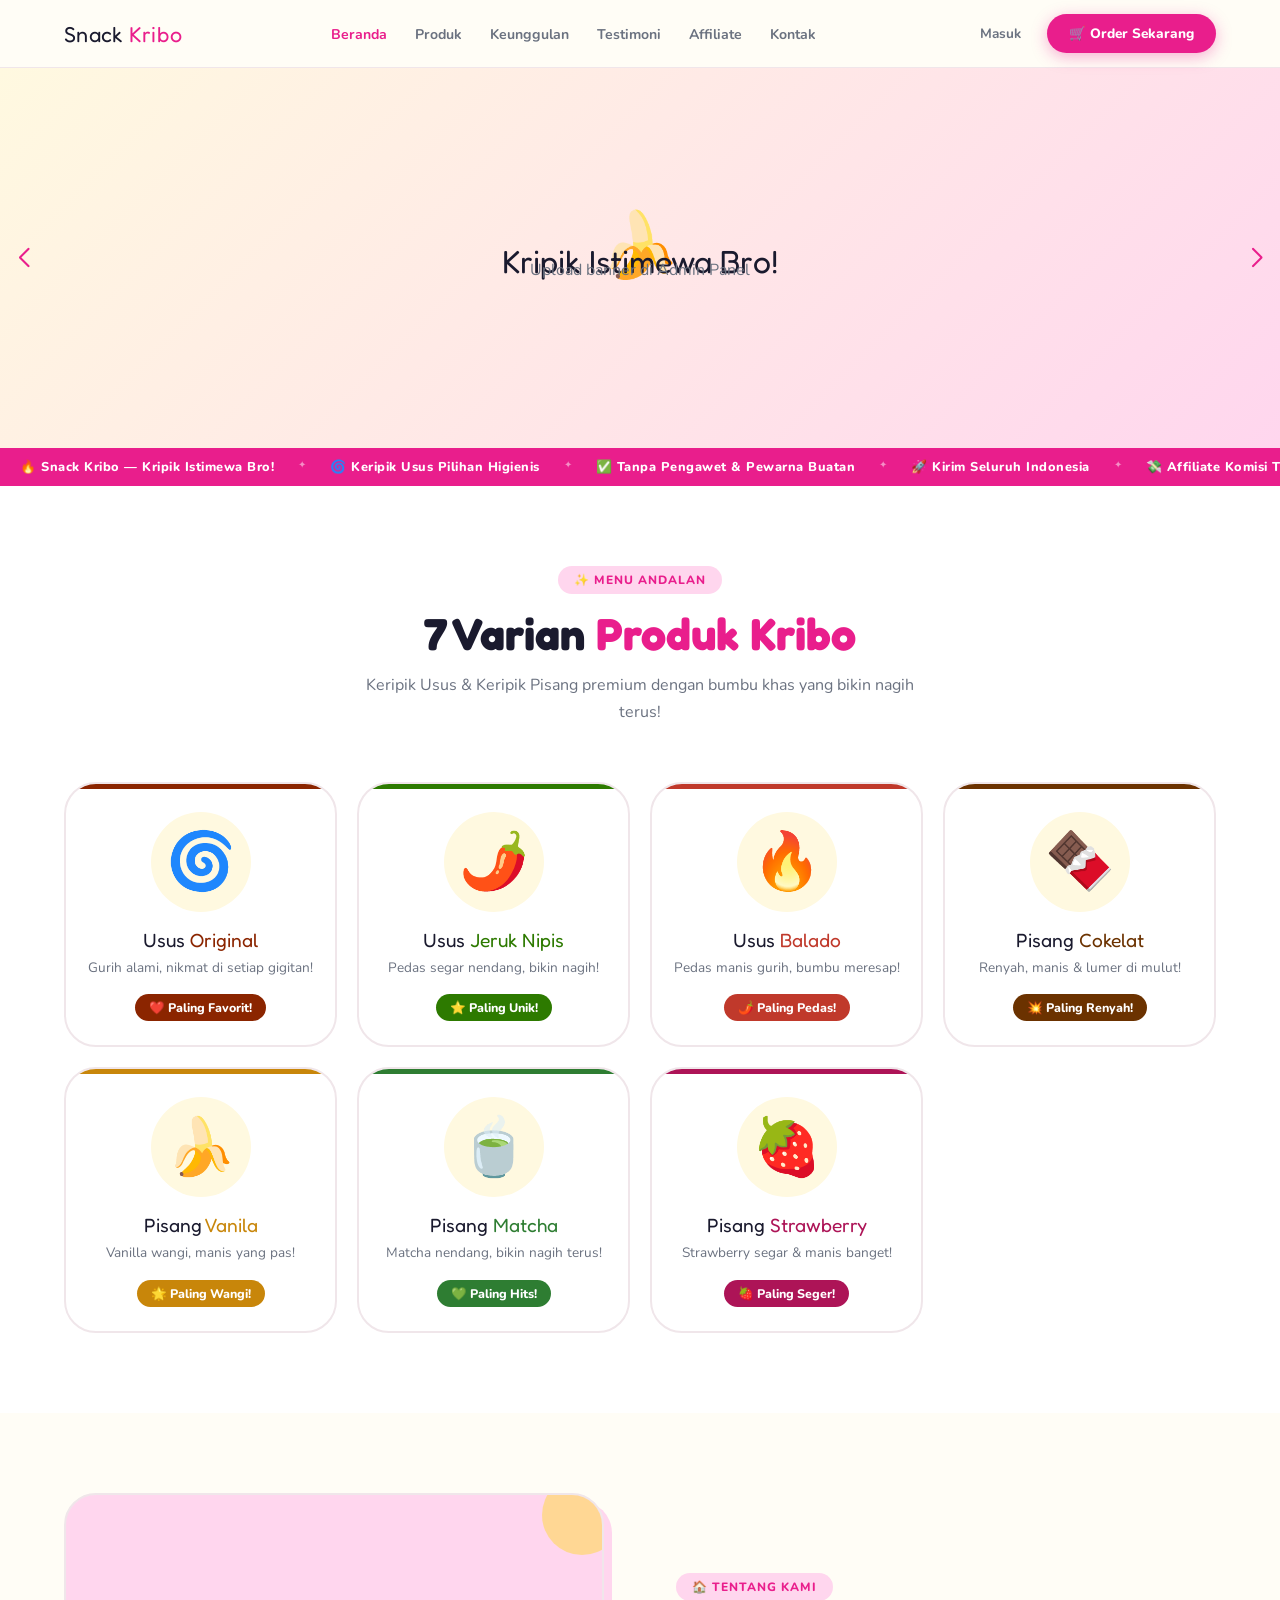
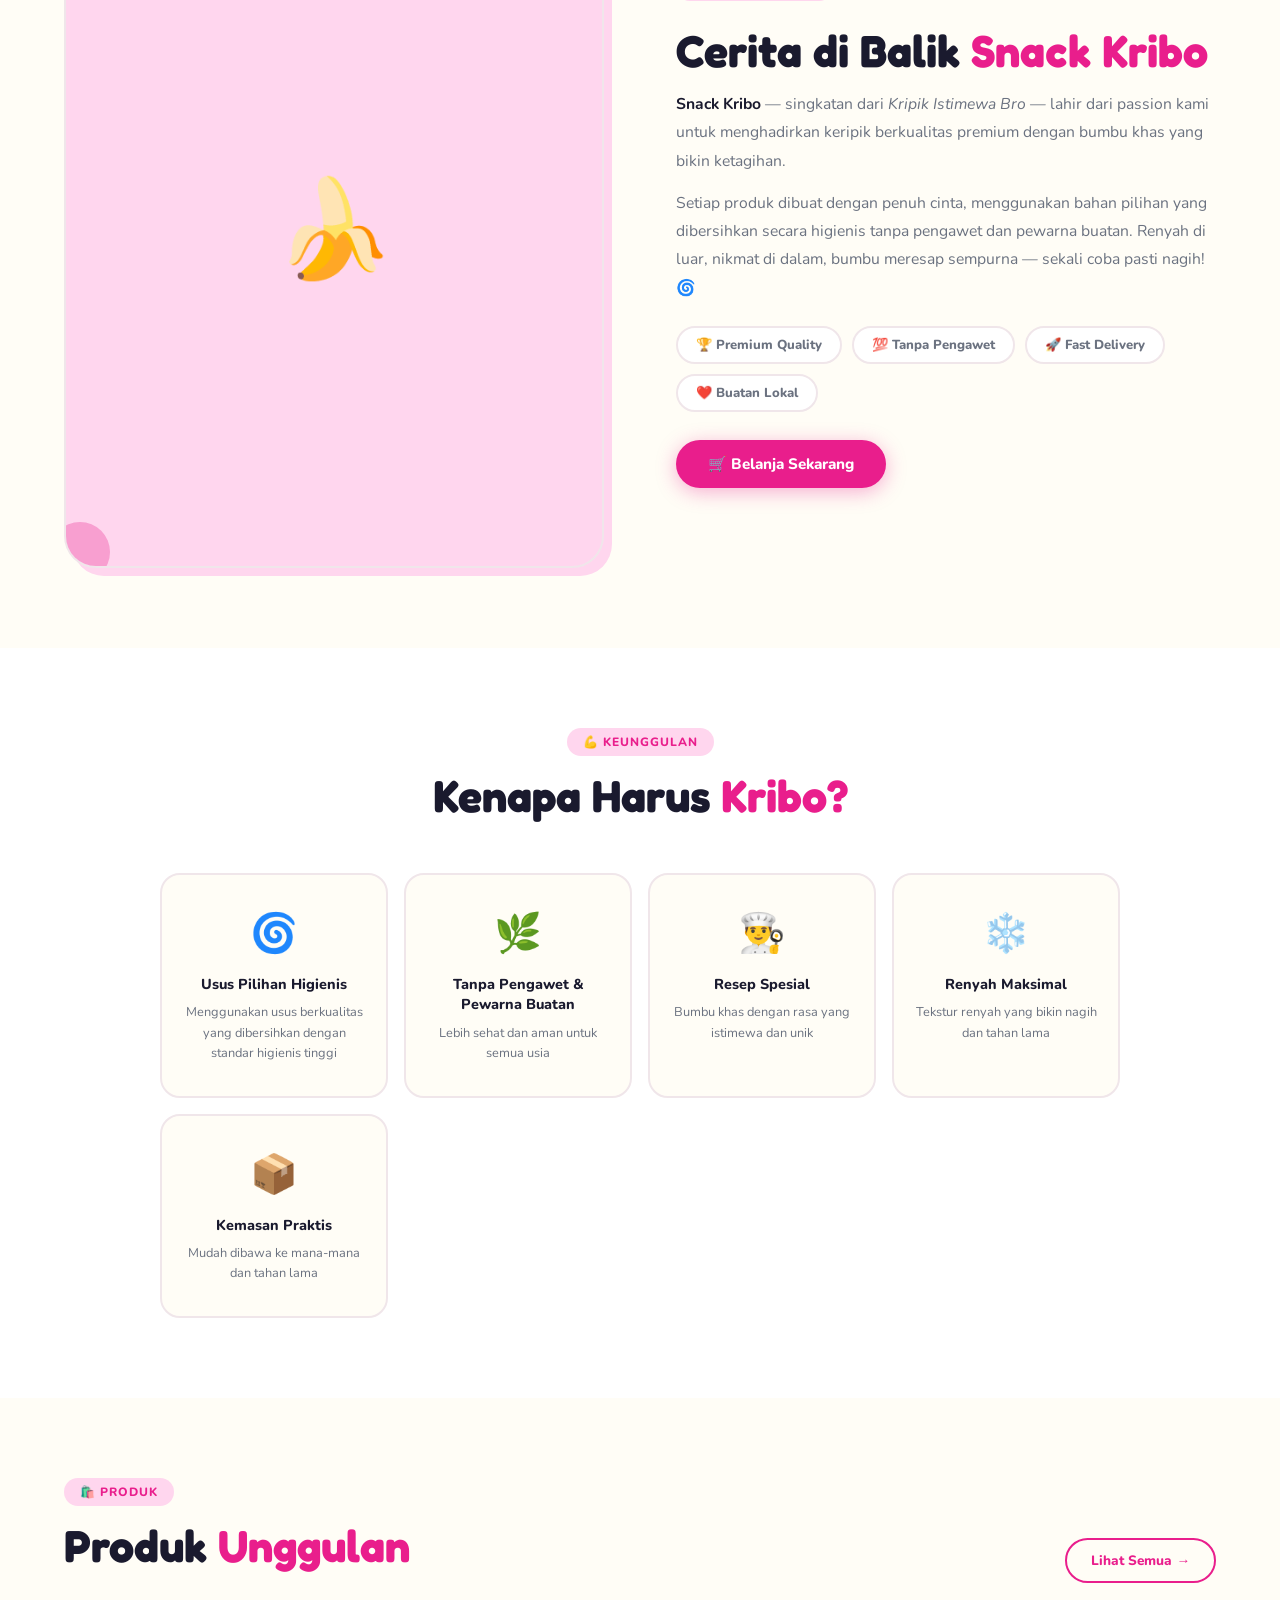
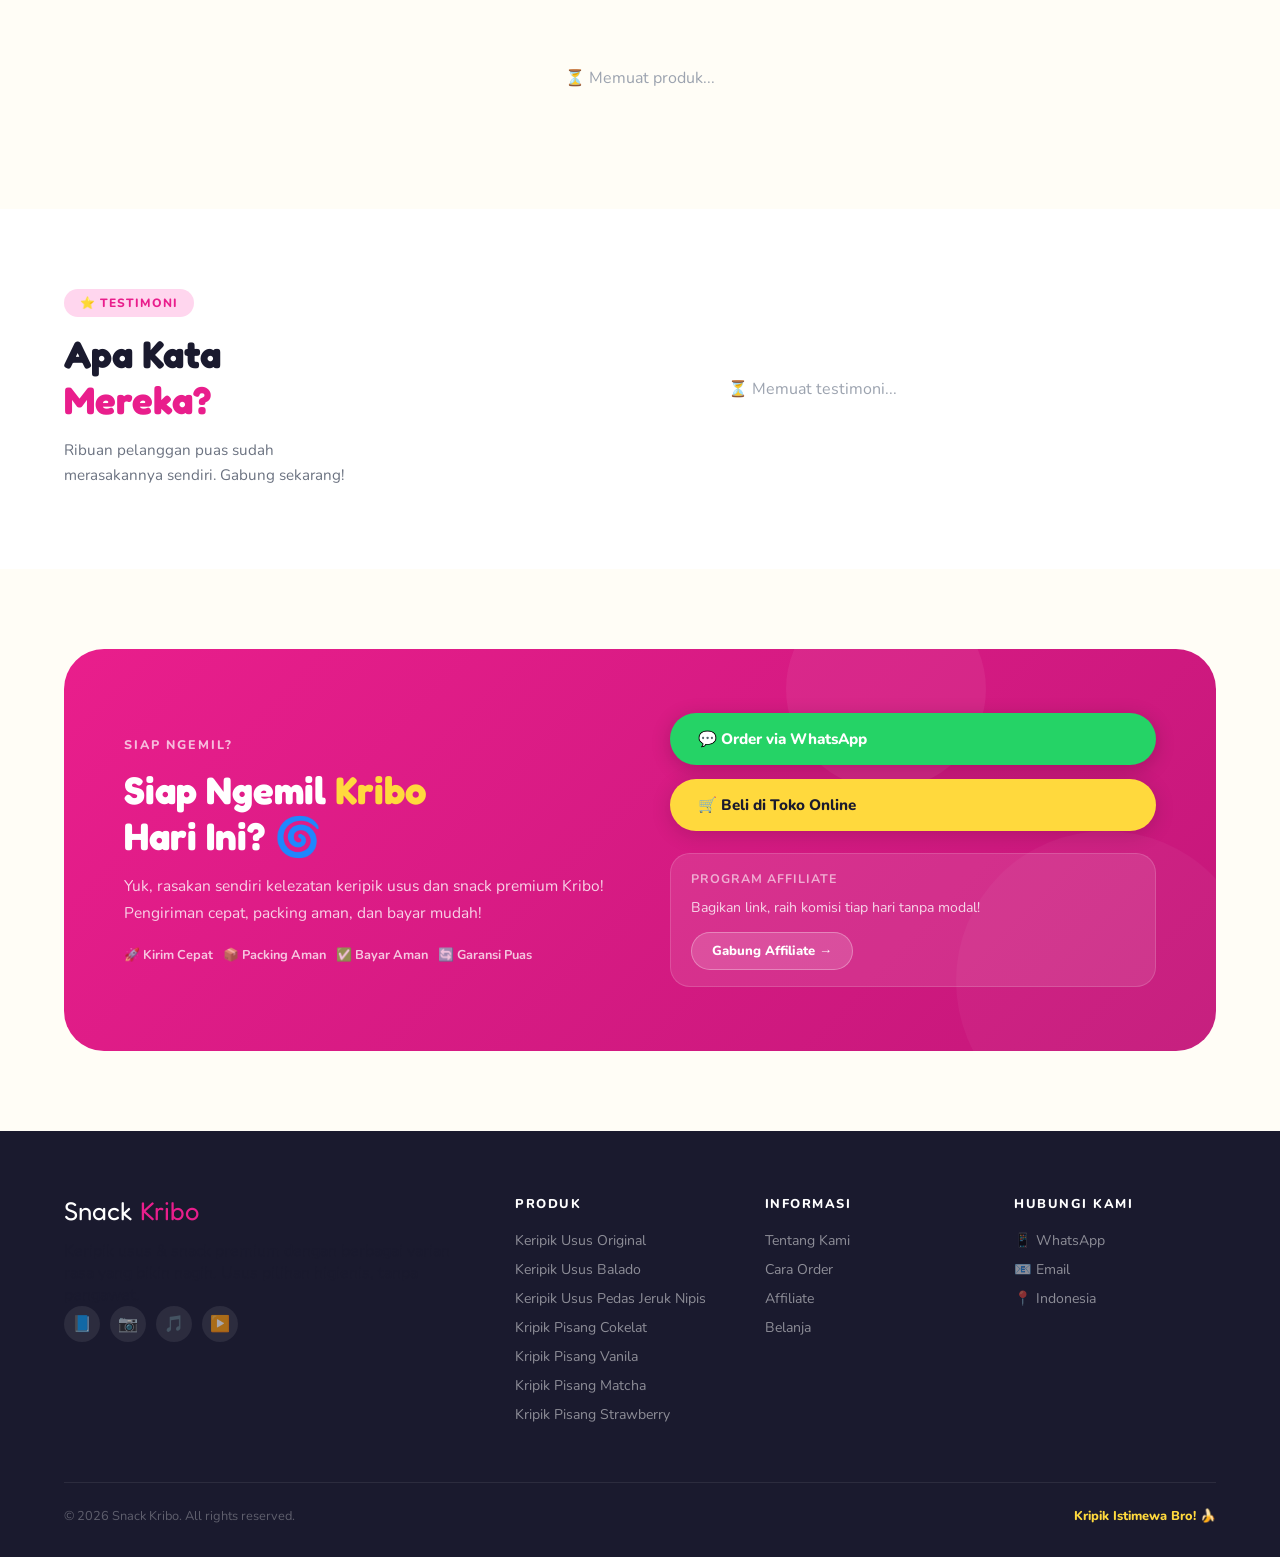
==== commit fee28a4d: "Update index.html" ====
--- a/index.html
+++ b/index.html
@@ -74,18 +74,18 @@
 <div class="marquee-strip">
   <div class="marquee-inner" id="marqueeInner">
     <span class="marquee-item">🔥 Snack Kribo — Kripik Istimewa Bro!</span><span class="marquee-sep">✦</span>
-    <span class="marquee-item">🍌 100% Pisang Pilihan Terbaik</span><span class="marquee-sep">✦</span>
+    <span class="marquee-item">🌀 Keripik Usus Pilihan Higienis</span><span class="marquee-sep">✦</span>
     <span class="marquee-item">✅ Tanpa Pengawet & Pewarna Buatan</span><span class="marquee-sep">✦</span>
     <span class="marquee-item">🚀 Kirim Seluruh Indonesia</span><span class="marquee-sep">✦</span>
     <span class="marquee-item">💸 Affiliate Komisi Tiap Hari</span><span class="marquee-sep">✦</span>
-    <span class="marquee-item">⭐ Renyah, Manis, Lumer di Mulut</span><span class="marquee-sep">✦</span>
+    <span class="marquee-item">⭐ Renyah di Luar, Nikmat di Dalam</span><span class="marquee-sep">✦</span>
     <!-- duplicate for seamless loop -->
     <span class="marquee-item">🔥 Snack Kribo — Kripik Istimewa Bro!</span><span class="marquee-sep">✦</span>
-    <span class="marquee-item">🍌 100% Pisang Pilihan Terbaik</span><span class="marquee-sep">✦</span>
+    <span class="marquee-item">🌀 Keripik Usus Pilihan Higienis</span><span class="marquee-sep">✦</span>
     <span class="marquee-item">✅ Tanpa Pengawet & Pewarna Buatan</span><span class="marquee-sep">✦</span>
     <span class="marquee-item">🚀 Kirim Seluruh Indonesia</span><span class="marquee-sep">✦</span>
     <span class="marquee-item">💸 Affiliate Komisi Tiap Hari</span><span class="marquee-sep">✦</span>
-    <span class="marquee-item">⭐ Renyah, Manis, Lumer di Mulut</span><span class="marquee-sep">✦</span>
+    <span class="marquee-item">⭐ Renyah di Luar, Nikmat di Dalam</span><span class="marquee-sep">✦</span>
   </div>
 </div>
 
@@ -94,34 +94,54 @@
   <div class="variants-inner">
     <div class="variants-header reveal">
       <div class="section-tag">✨ Menu Andalan</div>
-      <h2 class="section-title">4 Varian <span class="pink">Rasa Istimewa</span></h2>
-      <p class="section-subtitle">Perpaduan sempurna antara pisang pilihan dan bumbu spesial untuk pengalaman ngemil yang tak terlupakan.</p>
+      <h2 class="section-title">7 Varian <span class="pink">Produk Kribo</span></h2>
+      <p class="section-subtitle">Keripik Usus & Keripik Pisang premium dengan bumbu khas yang bikin nagih terus!</p>
     </div>
     <div class="variants-grid" id="variantsGrid">
       <!-- Static fallback, akan di-replace JS jika ada data produk -->
-      <div class="variant-card choco reveal reveal-delay-1">
+      <!-- Keripik Usus -->
+      <div class="variant-card reveal reveal-delay-1" style="--card-color:#8B2500">
+        <div class="variant-img-wrap"><span>🌀</span></div>
+        <div class="variant-name">Usus <span>Original</span></div>
+        <div class="variant-tagline">Gurih alami, nikmat di setiap gigitan!</div>
+        <div class="variant-badge" style="background:#8B2500">❤️ Paling Favorit!</div>
+      </div>
+      <div class="variant-card reveal reveal-delay-2" style="--card-color:#2D7A00">
+        <div class="variant-img-wrap"><span>🌶️</span></div>
+        <div class="variant-name">Usus <span>Jeruk Nipis</span></div>
+        <div class="variant-tagline">Pedas segar nendang, bikin nagih!</div>
+        <div class="variant-badge" style="background:#2D7A00">⭐ Paling Unik!</div>
+      </div>
+      <div class="variant-card reveal reveal-delay-3" style="--card-color:#C0392B">
+        <div class="variant-img-wrap"><span>🔥</span></div>
+        <div class="variant-name">Usus <span>Balado</span></div>
+        <div class="variant-tagline">Pedas manis gurih, bumbu meresap!</div>
+        <div class="variant-badge" style="background:#C0392B">🌶️ Paling Pedas!</div>
+      </div>
+      <!-- Keripik Pisang -->
+      <div class="variant-card reveal reveal-delay-4" style="--card-color:#6B3200">
         <div class="variant-img-wrap"><span>🍫</span></div>
-        <div class="variant-name">Kripik <span>Cokelat</span></div>
-        <div class="variant-tagline">Manisnya bikin susah berhenti!</div>
-        <div class="variant-badge" style="background:#8B4513">❤️ Paling Favorit!</div>
-      </div>
-      <div class="variant-card matcha reveal reveal-delay-2">
+        <div class="variant-name">Pisang <span>Cokelat</span></div>
+        <div class="variant-tagline">Renyah, manis & lumer di mulut!</div>
+        <div class="variant-badge" style="background:#6B3200">💥 Paling Renyah!</div>
+      </div>
+      <div class="variant-card reveal reveal-delay-1" style="--card-color:#C8860A">
+        <div class="variant-img-wrap"><span>🍌</span></div>
+        <div class="variant-name">Pisang <span>Vanila</span></div>
+        <div class="variant-tagline">Vanilla wangi, manis yang pas!</div>
+        <div class="variant-badge" style="background:#C8860A">🌟 Paling Wangi!</div>
+      </div>
+      <div class="variant-card reveal reveal-delay-2" style="--card-color:#2E7D32">
         <div class="variant-img-wrap"><span>🍵</span></div>
-        <div class="variant-name">Kripik <span>Matcha</span></div>
-        <div class="variant-tagline">Matcha-nya nendang, bikin nagih!</div>
-        <div class="variant-badge" style="background:#4CAF50">⭐ Paling Unik!</div>
-      </div>
-      <div class="variant-card vanilla reveal reveal-delay-3">
-        <div class="variant-img-wrap"><span>🍌</span></div>
-        <div class="variant-name">Kripik <span>Vanila</span></div>
-        <div class="variant-tagline">Vanilla wangi, rasa manis yang pas!</div>
-        <div class="variant-badge" style="background:#F5C400;color:#1A1A2E">🌟 Paling Wangi!</div>
-      </div>
-      <div class="variant-card strawberry reveal reveal-delay-4">
+        <div class="variant-name">Pisang <span>Matcha</span></div>
+        <div class="variant-tagline">Matcha nendang, bikin nagih terus!</div>
+        <div class="variant-badge" style="background:#2E7D32">💚 Paling Hits!</div>
+      </div>
+      <div class="variant-card reveal reveal-delay-3" style="--card-color:#AD1457">
         <div class="variant-img-wrap"><span>🍓</span></div>
-        <div class="variant-name">Kripik <span>Strawberry</span></div>
-        <div class="variant-tagline">Strawberry segar & manis!</div>
-        <div class="variant-badge">❤️ Paling Segar!</div>
+        <div class="variant-name">Pisang <span>Strawberry</span></div>
+        <div class="variant-tagline">Strawberry segar & manis banget!</div>
+        <div class="variant-badge" style="background:#AD1457">🍓 Paling Seger!</div>
       </div>
     </div>
   </div>
@@ -140,12 +160,12 @@
       <div id="aboutTitleDesc">
         <div class="section-tag">🏠 Tentang Kami</div>
         <h2 class="section-title">Cerita di Balik <span class="pink">Snack Kribo</span></h2>
-        <p><strong>Snack Kribo</strong> — singkatan dari <em>Kripik Istimewa Bro</em> — lahir dari passion kami untuk menghadirkan keripik pisang berkualitas premium dengan rasa yang unik dan tak terlupakan.</p>
-        <p>Setiap keripik dibuat dengan penuh cinta, menggunakan 100% pisang pilihan terbaik dari kebun lokal terpercaya. Diproses secara higienis tanpa pengawet dan pewarna buatan — renyah sempurna, manis pas, lumer di mulut. Sekali coba, pasti nagih! 🍌</p>
+        <p><strong>Snack Kribo</strong> — singkatan dari <em>Kripik Istimewa Bro</em> — lahir dari passion kami untuk menghadirkan keripik berkualitas premium dengan bumbu khas yang bikin ketagihan.</p>
+        <p>Setiap produk dibuat dengan penuh cinta, menggunakan bahan pilihan yang dibersihkan secara higienis tanpa pengawet dan pewarna buatan. Renyah di luar, nikmat di dalam, bumbu meresap sempurna — sekali coba pasti nagih! 🌀</p>
       </div>
       <div class="about-badges" id="aboutBadges">
         <span class="about-badge-item">🏆 Premium Quality</span>
-        <span class="about-badge-item">💯 100% Natural</span>
+        <span class="about-badge-item">💯 Tanpa Pengawet</span>
         <span class="about-badge-item">🚀 Fast Delivery</span>
         <span class="about-badge-item">❤️ Buatan Lokal</span>
       </div>
@@ -165,9 +185,9 @@
     </div>
     <div class="features-grid" id="featuresGrid">
       <div class="feature-card reveal reveal-delay-1">
-        <div class="feature-icon">🍌</div>
-        <div class="feature-title">100% Pisang Pilihan</div>
-        <div class="feature-desc">Menggunakan pisang berkualitas terbaik yang dipilih secara ketat</div>
+        <div class="feature-icon">🌀</div>
+        <div class="feature-title">Usus Pilihan Higienis</div>
+        <div class="feature-desc">Menggunakan usus berkualitas yang dibersihkan dengan standar higienis tinggi</div>
       </div>
       <div class="feature-card reveal reveal-delay-2">
         <div class="feature-icon">🌿</div>
@@ -231,8 +251,8 @@
     <div class="cta-box">
       <div class="cta-left">
         <div class="cta-eyebrow">Siap Ngemil?</div>
-        <h2>Siap Ngemil <span>Kribo</span><br/>Hari Ini? 🍌</h2>
-        <p>Yuk, rasakan sendiri kelezatan kripik pisang dengan 4 varian rasa favorit. Pengiriman cepat, packing aman, dan bayar mudah!</p>
+        <h2>Siap Ngemil <span>Kribo</span><br/>Hari Ini? 🌀</h2>
+        <p>Yuk, rasakan sendiri kelezatan keripik usus dan snack premium Kribo! Pengiriman cepat, packing aman, dan bayar mudah!</p>
         <div class="cta-guarantees" style="margin-top:20px">
           <span class="cta-guarantee-item">🚀 Kirim Cepat</span>
           <span class="cta-guarantee-item">📦 Packing Aman</span>
@@ -264,7 +284,7 @@
   <div class="footer-top">
     <div>
       <div class="footer-brand-name" id="footerStoreName">Snack <span>Kribo</span></div>
-      <p id="footerDesc">Keripik pisang premium dengan varian rasa yang bikin nagih. 100% pisang pilihan, tanpa pengawet.</p>
+      <p id="footerDesc">Keripik usus & snack premium dengan berbagai varian rasa yang bikin nagih. Usus pilihan higienis, tanpa pengawet.</p>
       <div class="footer-socials">
         <a href="#" class="footer-social-btn">📘</a>
         <a href="#" class="footer-social-btn">📷</a>
@@ -274,10 +294,13 @@
     </div>
     <div class="footer-col">
       <h4>Produk</h4>
-      <a href="/shop.html">Kripik Cokelat</a>
-      <a href="/shop.html">Kripik Matcha</a>
-      <a href="/shop.html">Kripik Vanila</a>
-      <a href="/shop.html">Kripik Strawberry</a>
+      <a href="/shop.html">Keripik Usus Original</a>
+      <a href="/shop.html">Keripik Usus Balado</a>
+      <a href="/shop.html">Keripik Usus Pedas Jeruk Nipis</a>
+      <a href="/shop.html">Kripik Pisang Cokelat</a>
+      <a href="/shop.html">Kripik Pisang Vanila</a>
+      <a href="/shop.html">Kripik Pisang Matcha</a>
+      <a href="/shop.html">Kripik Pisang Strawberry</a>
     </div>
     <div class="footer-col">
       <h4>Informasi</h4>
@@ -430,25 +453,28 @@
 
     // --- PRODUCTS (grid produk unggulan & varian cards) ---
     const actProds = products.filter(p => p.active);
-    const top4 = actProds.slice(0, 4);
+    const top4 = actProds.slice(0, 8); // show up to 8 products (7 variants)
 
     // Variants
-    const variantColors = { cokelat:'#8B4513', matcha:'#4CAF50', vanila:'#F5C400', strawberry:'#E91E8C' };
-    const variantBadges = { cokelat:'❤️ Paling Favorit!', matcha:'⭐ Paling Unik!', vanila:'🌟 Paling Wangi!', strawberry:'❤️ Paling Segar!' };
+    const defaultCardColors = ['#8B2500','#2D7A00','#C0392B','#6B3200','#E91E8C','#1565C0','#6A1B9A','#E65100'];
     if (top4.length) {
       document.getElementById('variantsGrid').innerHTML = top4.map((p, i) => {
-        const key = Object.keys(variantColors)[i] || 'cokelat';
-        const clr = variantColors[key];
-        const badge = variantBadges[key];
+        const clr = defaultCardColors[i % defaultCardColors.length];
+        const badge = p.landingBadge || (i === 0 ? '❤️ Paling Favorit!' : i === 1 ? '⭐ Paling Unik!' : i === 2 ? '🌶️ Paling Pedas!' : '💥 Paling Renyah!');
         const imgHtml = p.imageUrl
           ? `<img src="${CLOUDINARY.thumb(p.imageUrl, 200)}" alt="${p.name}" style="width:100%;height:100%;object-fit:cover;border-radius:50%"/>`
           : `<span>${p.emoji}</span>`;
+        // Format name: split on last space to wrap last word in span
+        const nameParts = p.name.trim().split(' ');
+        const lastName = nameParts.pop();
+        const firstName = nameParts.join(' ');
+        const nameHtml = firstName ? `${firstName} <span>${lastName}</span>` : `<span>${lastName}</span>`;
         return `
         <div class="variant-card reveal" style="--card-color:${clr}">
           <div class="variant-img-wrap">${imgHtml}</div>
-          <div class="variant-name">${p.name.replace(/kripik/i,'Kripik <span>').replace(/$/,'</span>')}</div>
+          <div class="variant-name">${nameHtml}</div>
           <div class="variant-tagline">${p.desc || 'Renyah & nagih!'}</div>
-          <div class="variant-badge" style="background:${clr}${clr==='#F5C400'?';color:#1A1A2E':''}">${badge}</div>
+          <div class="variant-badge" style="background:${clr}">${badge}</div>
         </div>`;
       }).join('');
       // Re-observe reveal for new elements
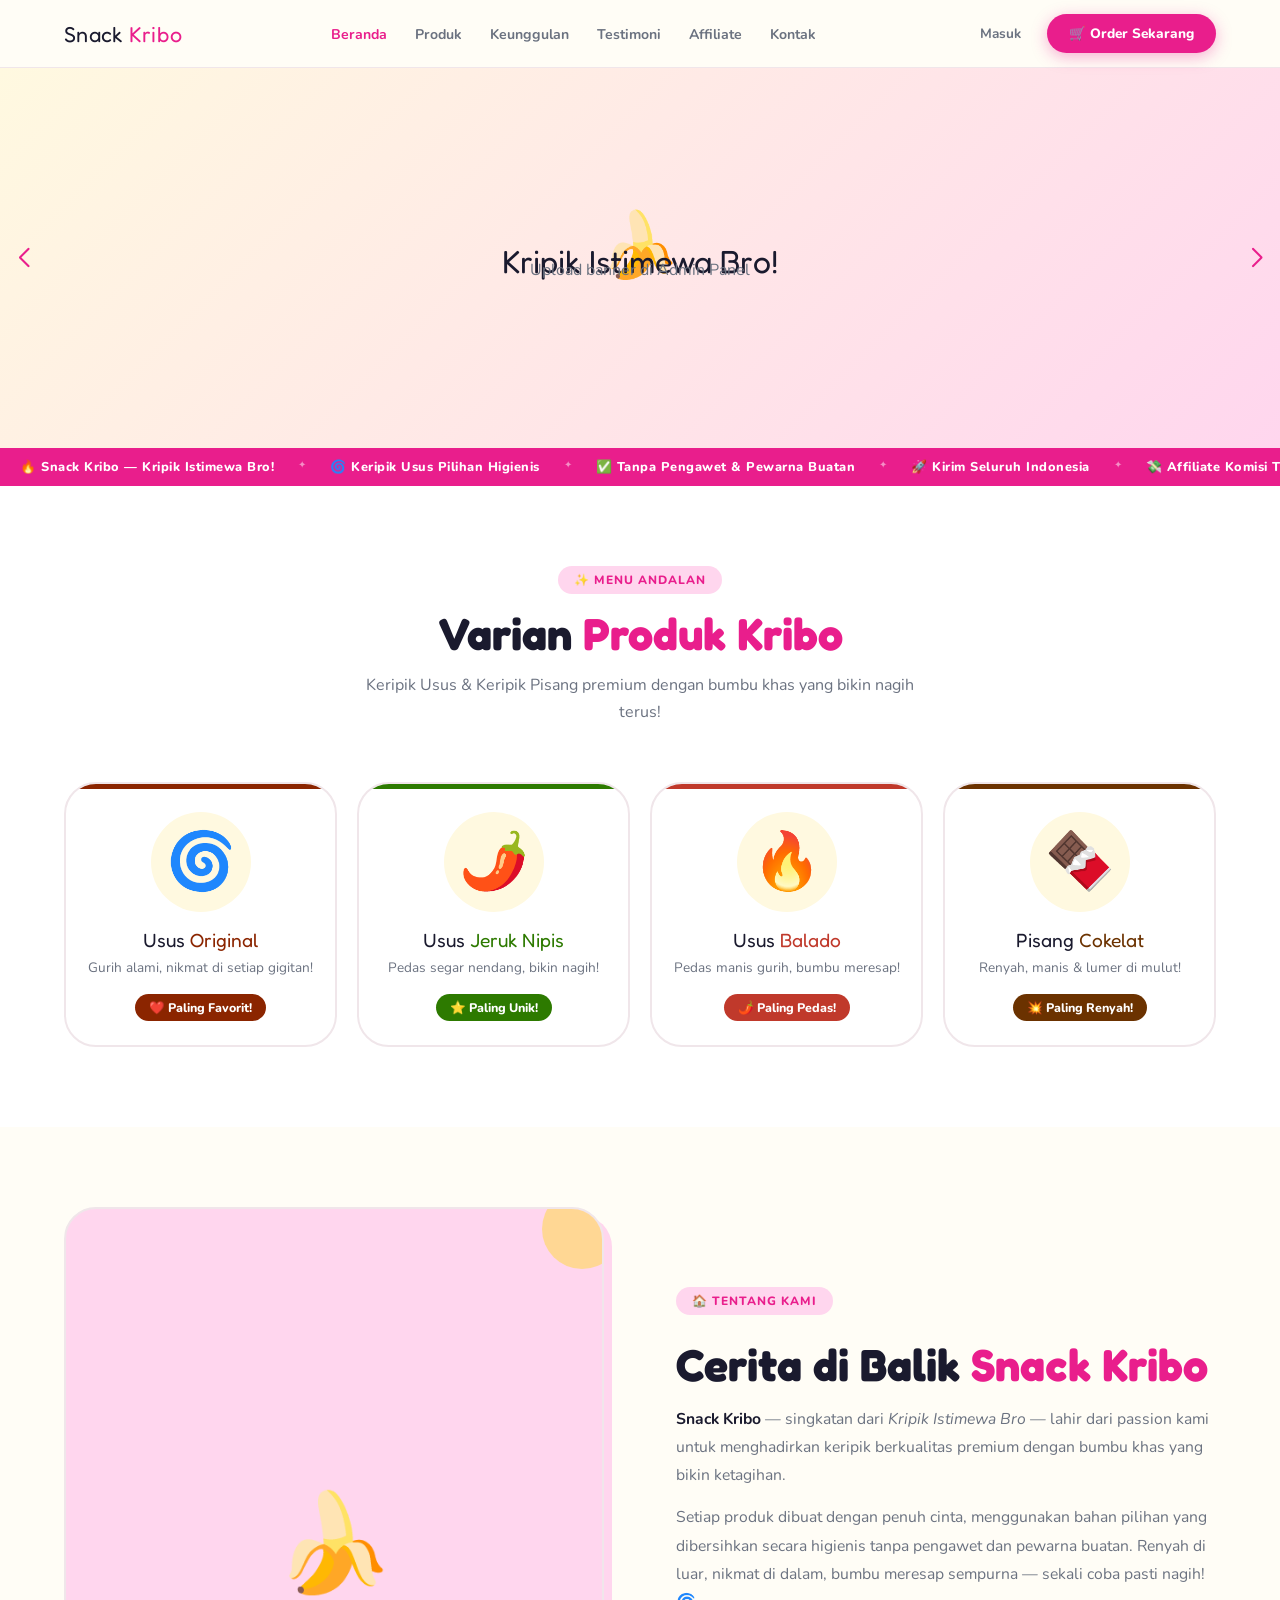
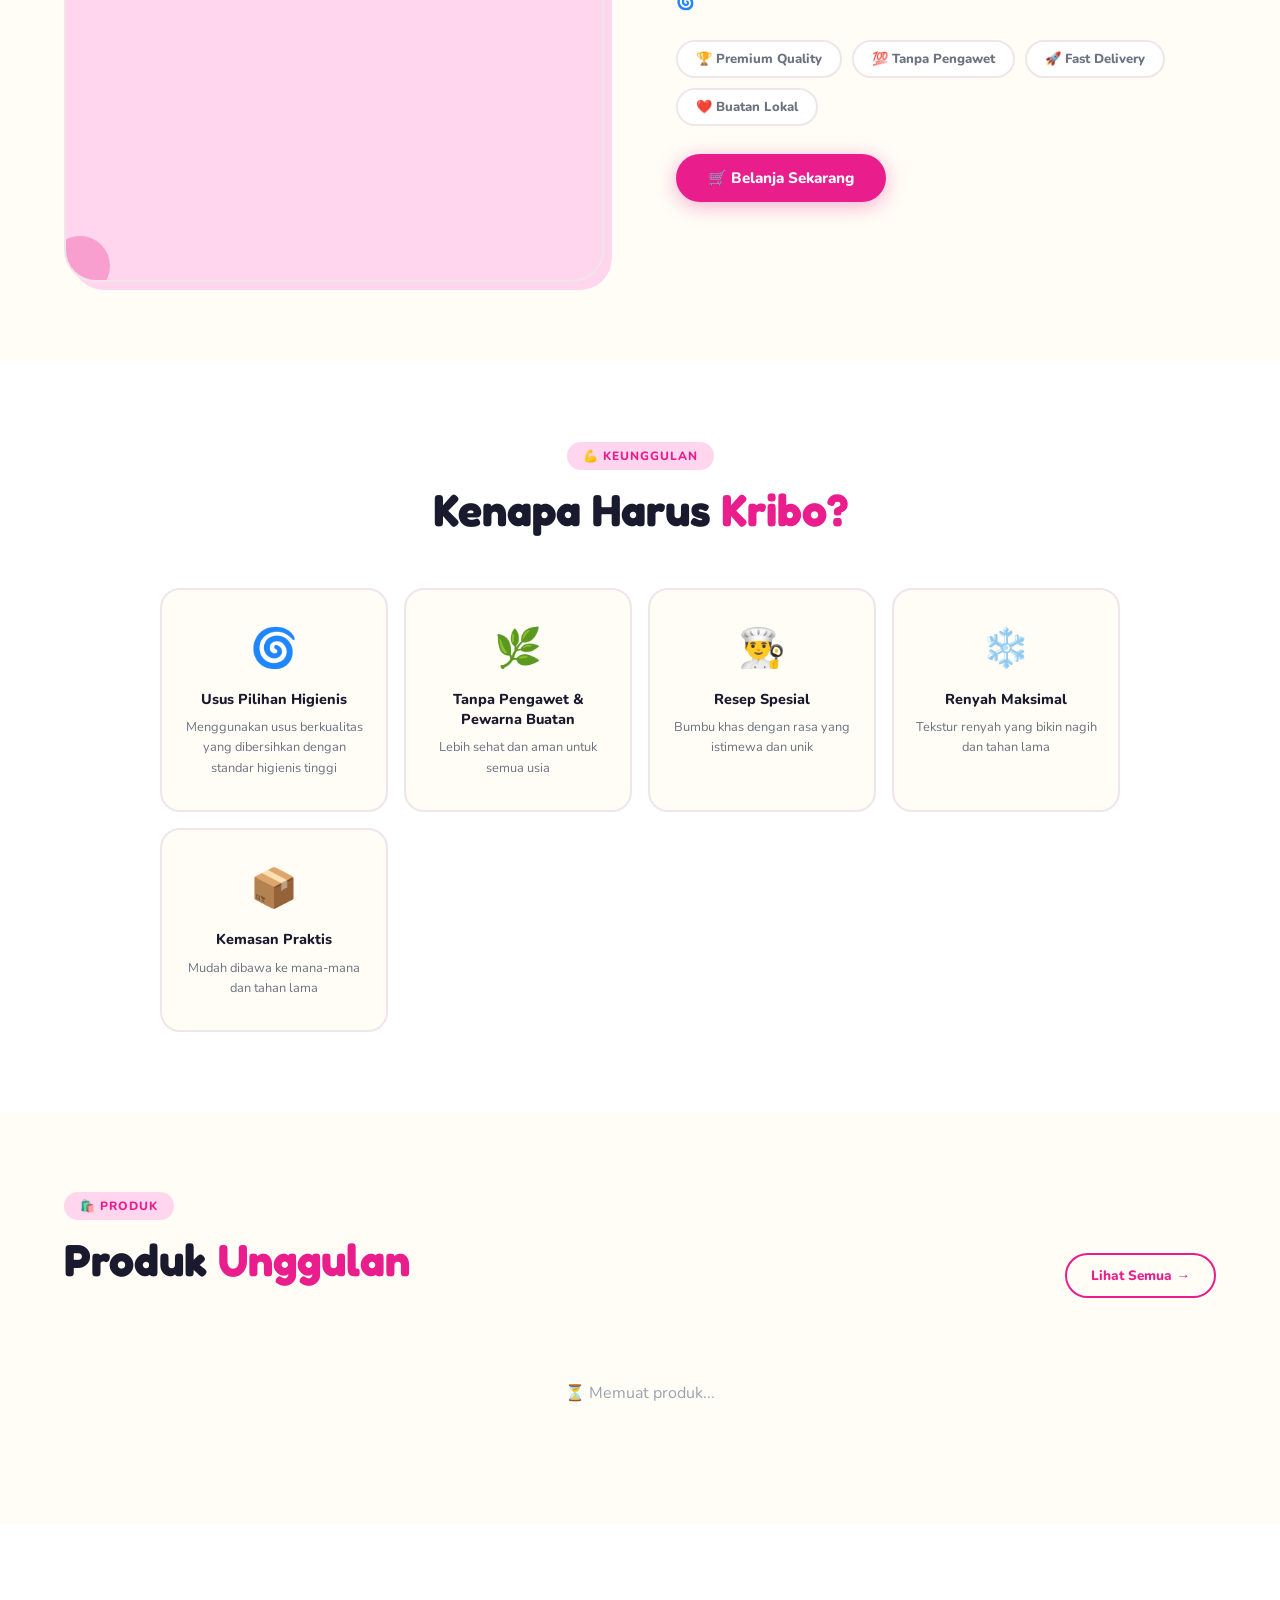
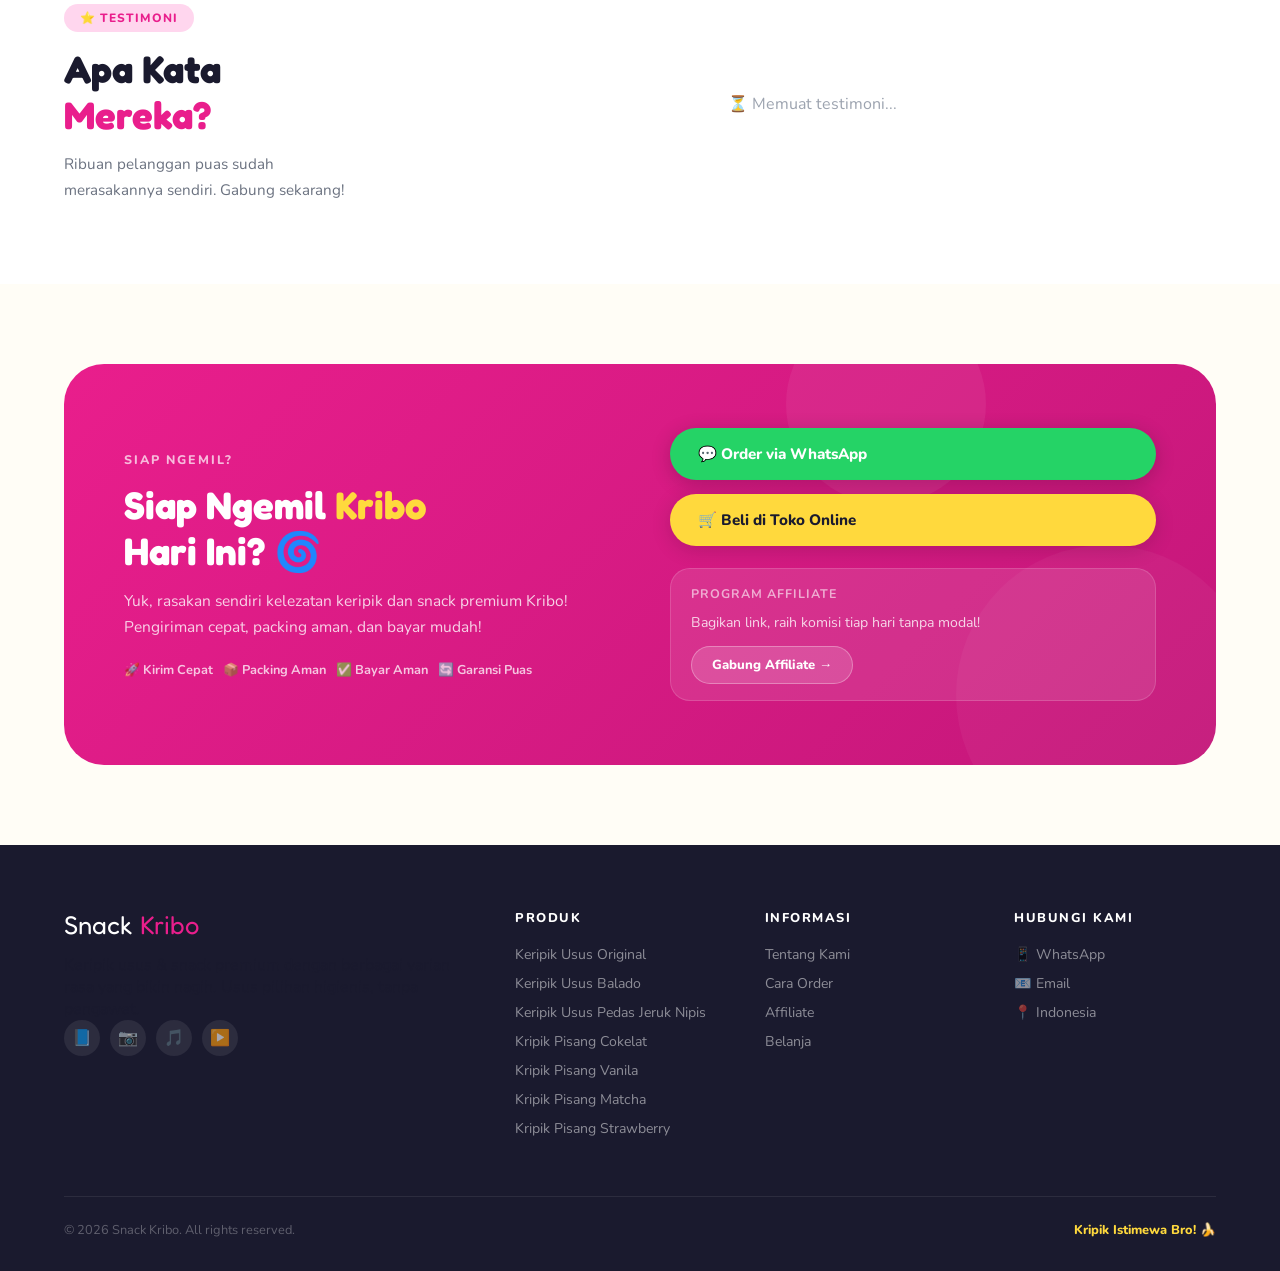
==== commit 3765b252: "Update index.html" ====
--- a/index.html
+++ b/index.html
@@ -94,12 +94,11 @@
   <div class="variants-inner">
     <div class="variants-header reveal">
       <div class="section-tag">✨ Menu Andalan</div>
-      <h2 class="section-title">7 Varian <span class="pink">Produk Kribo</span></h2>
+      <h2 class="section-title">Varian <span class="pink">Produk Kribo</span></h2>
       <p class="section-subtitle">Keripik Usus & Keripik Pisang premium dengan bumbu khas yang bikin nagih terus!</p>
     </div>
     <div class="variants-grid" id="variantsGrid">
       <!-- Static fallback, akan di-replace JS jika ada data produk -->
-      <!-- Keripik Usus -->
       <div class="variant-card reveal reveal-delay-1" style="--card-color:#8B2500">
         <div class="variant-img-wrap"><span>🌀</span></div>
         <div class="variant-name">Usus <span>Original</span></div>
@@ -118,30 +117,11 @@
         <div class="variant-tagline">Pedas manis gurih, bumbu meresap!</div>
         <div class="variant-badge" style="background:#C0392B">🌶️ Paling Pedas!</div>
       </div>
-      <!-- Keripik Pisang -->
       <div class="variant-card reveal reveal-delay-4" style="--card-color:#6B3200">
         <div class="variant-img-wrap"><span>🍫</span></div>
         <div class="variant-name">Pisang <span>Cokelat</span></div>
         <div class="variant-tagline">Renyah, manis & lumer di mulut!</div>
         <div class="variant-badge" style="background:#6B3200">💥 Paling Renyah!</div>
-      </div>
-      <div class="variant-card reveal reveal-delay-1" style="--card-color:#C8860A">
-        <div class="variant-img-wrap"><span>🍌</span></div>
-        <div class="variant-name">Pisang <span>Vanila</span></div>
-        <div class="variant-tagline">Vanilla wangi, manis yang pas!</div>
-        <div class="variant-badge" style="background:#C8860A">🌟 Paling Wangi!</div>
-      </div>
-      <div class="variant-card reveal reveal-delay-2" style="--card-color:#2E7D32">
-        <div class="variant-img-wrap"><span>🍵</span></div>
-        <div class="variant-name">Pisang <span>Matcha</span></div>
-        <div class="variant-tagline">Matcha nendang, bikin nagih terus!</div>
-        <div class="variant-badge" style="background:#2E7D32">💚 Paling Hits!</div>
-      </div>
-      <div class="variant-card reveal reveal-delay-3" style="--card-color:#AD1457">
-        <div class="variant-img-wrap"><span>🍓</span></div>
-        <div class="variant-name">Pisang <span>Strawberry</span></div>
-        <div class="variant-tagline">Strawberry segar & manis banget!</div>
-        <div class="variant-badge" style="background:#AD1457">🍓 Paling Seger!</div>
       </div>
     </div>
   </div>
@@ -252,7 +232,7 @@
       <div class="cta-left">
         <div class="cta-eyebrow">Siap Ngemil?</div>
         <h2>Siap Ngemil <span>Kribo</span><br/>Hari Ini? 🌀</h2>
-        <p>Yuk, rasakan sendiri kelezatan keripik usus dan snack premium Kribo! Pengiriman cepat, packing aman, dan bayar mudah!</p>
+        <p>Yuk, rasakan sendiri kelezatan keripik dan snack premium Kribo! Pengiriman cepat, packing aman, dan bayar mudah!</p>
         <div class="cta-guarantees" style="margin-top:20px">
           <span class="cta-guarantee-item">🚀 Kirim Cepat</span>
           <span class="cta-guarantee-item">📦 Packing Aman</span>
@@ -453,7 +433,9 @@
 
     // --- PRODUCTS (grid produk unggulan & varian cards) ---
     const actProds = products.filter(p => p.active);
-    const top4 = actProds.slice(0, 8); // show up to 8 products (7 variants)
+    // Show only 4 products that have a landingBadge set (admin-controlled)
+    const badgedProds = actProds.filter(p => p.landingBadge && p.landingBadge.trim());
+    const top4 = badgedProds.slice(0, 4);
 
     // Variants
     const defaultCardColors = ['#8B2500','#2D7A00','#C0392B','#6B3200','#E91E8C','#1565C0','#6A1B9A','#E65100'];
@@ -481,7 +463,7 @@
       document.querySelectorAll('.variant-card.reveal:not(.visible)').forEach(el => revealObs.observe(el));
     }
 
-    // Products grid
+    // Products grid - top 4 badged products
     const prodGrid = document.getElementById('landingProductsGrid');
     if (top4.length) {
       prodGrid.innerHTML = top4.map(p => {
@@ -512,7 +494,7 @@
       if (abPlaceholder) abPlaceholder.style.display = 'none';
     }
     const aTitle = l.about?.titleHtml || 'Cerita di Balik <span class="pink">Snack Kribo</span>';
-    const aDesc  = l.about?.descHtml  || `<p><strong>Snack Kribo</strong> — singkatan dari <em>Kripik Istimewa Bro</em> — lahir dari passion kami untuk menghadirkan keripik pisang berkualitas premium dengan rasa yang unik dan tak terlupakan.</p><p>Setiap keripik dibuat dengan penuh cinta, menggunakan 100% pisang pilihan terbaik. Diproses secara higienis tanpa pengawet dan pewarna buatan. Renyah sempurna, manis pas, lumer di mulut — sekali coba pasti nagih! 🍌</p>`;
+    const aDesc  = l.about?.descHtml  || `<p><strong>Snack Kribo</strong> — singkatan dari <em>Kripik Istimewa Bro</em>— lahir dari passion kami untuk menghadirkan keripik berkualitas premium dengan bumbu khas yang bikin ketagihan.</p><p>Setiap produk dibuat dengan penuh cinta, menggunakan bahan pilihan yang dibersihkan secara higienis tanpa pengawet dan pewarna buatan. Renyah di luar, nikmat di dalam, bumbu meresap sempurna — sekali coba pasti nagih!</p>`;
     document.getElementById('aboutTitleDesc').innerHTML = `
       <div class="section-tag">🏠 Tentang Kami</div>
       <h2 class="section-title">${aTitle}</h2>
